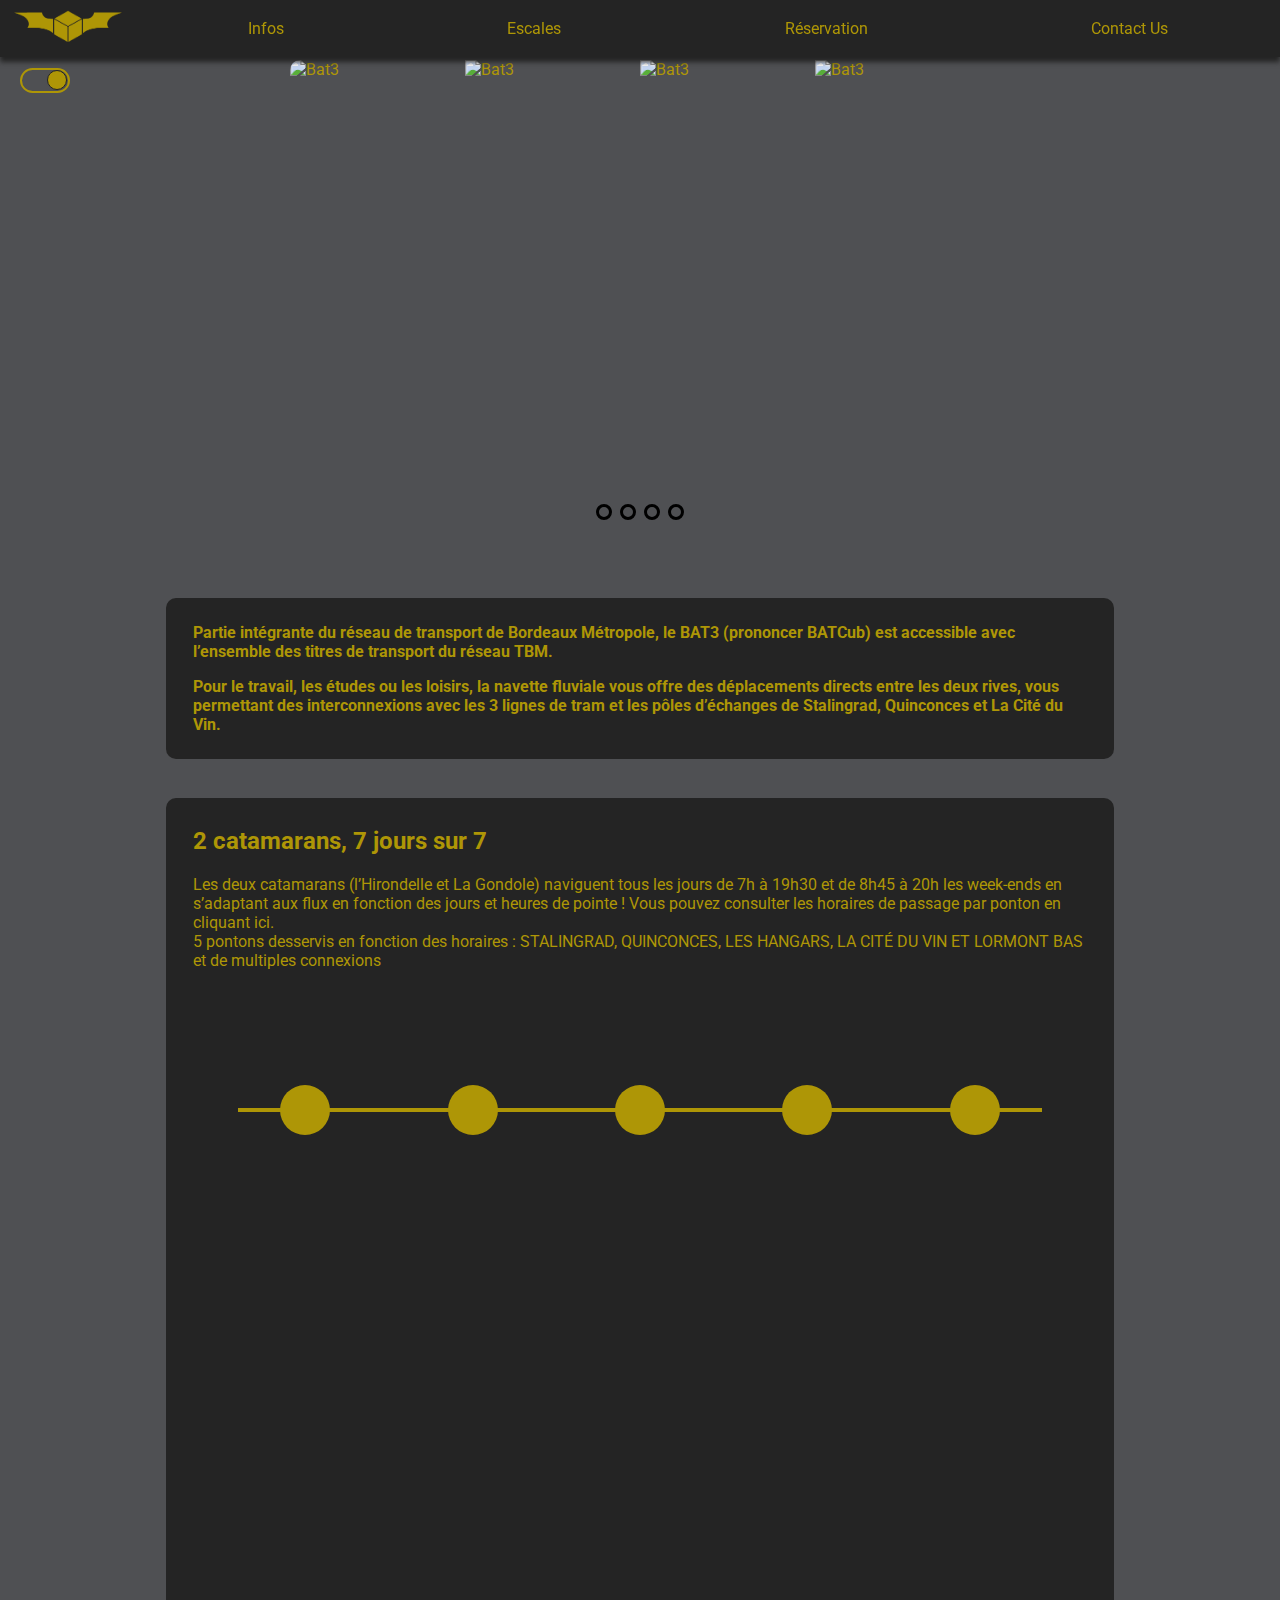
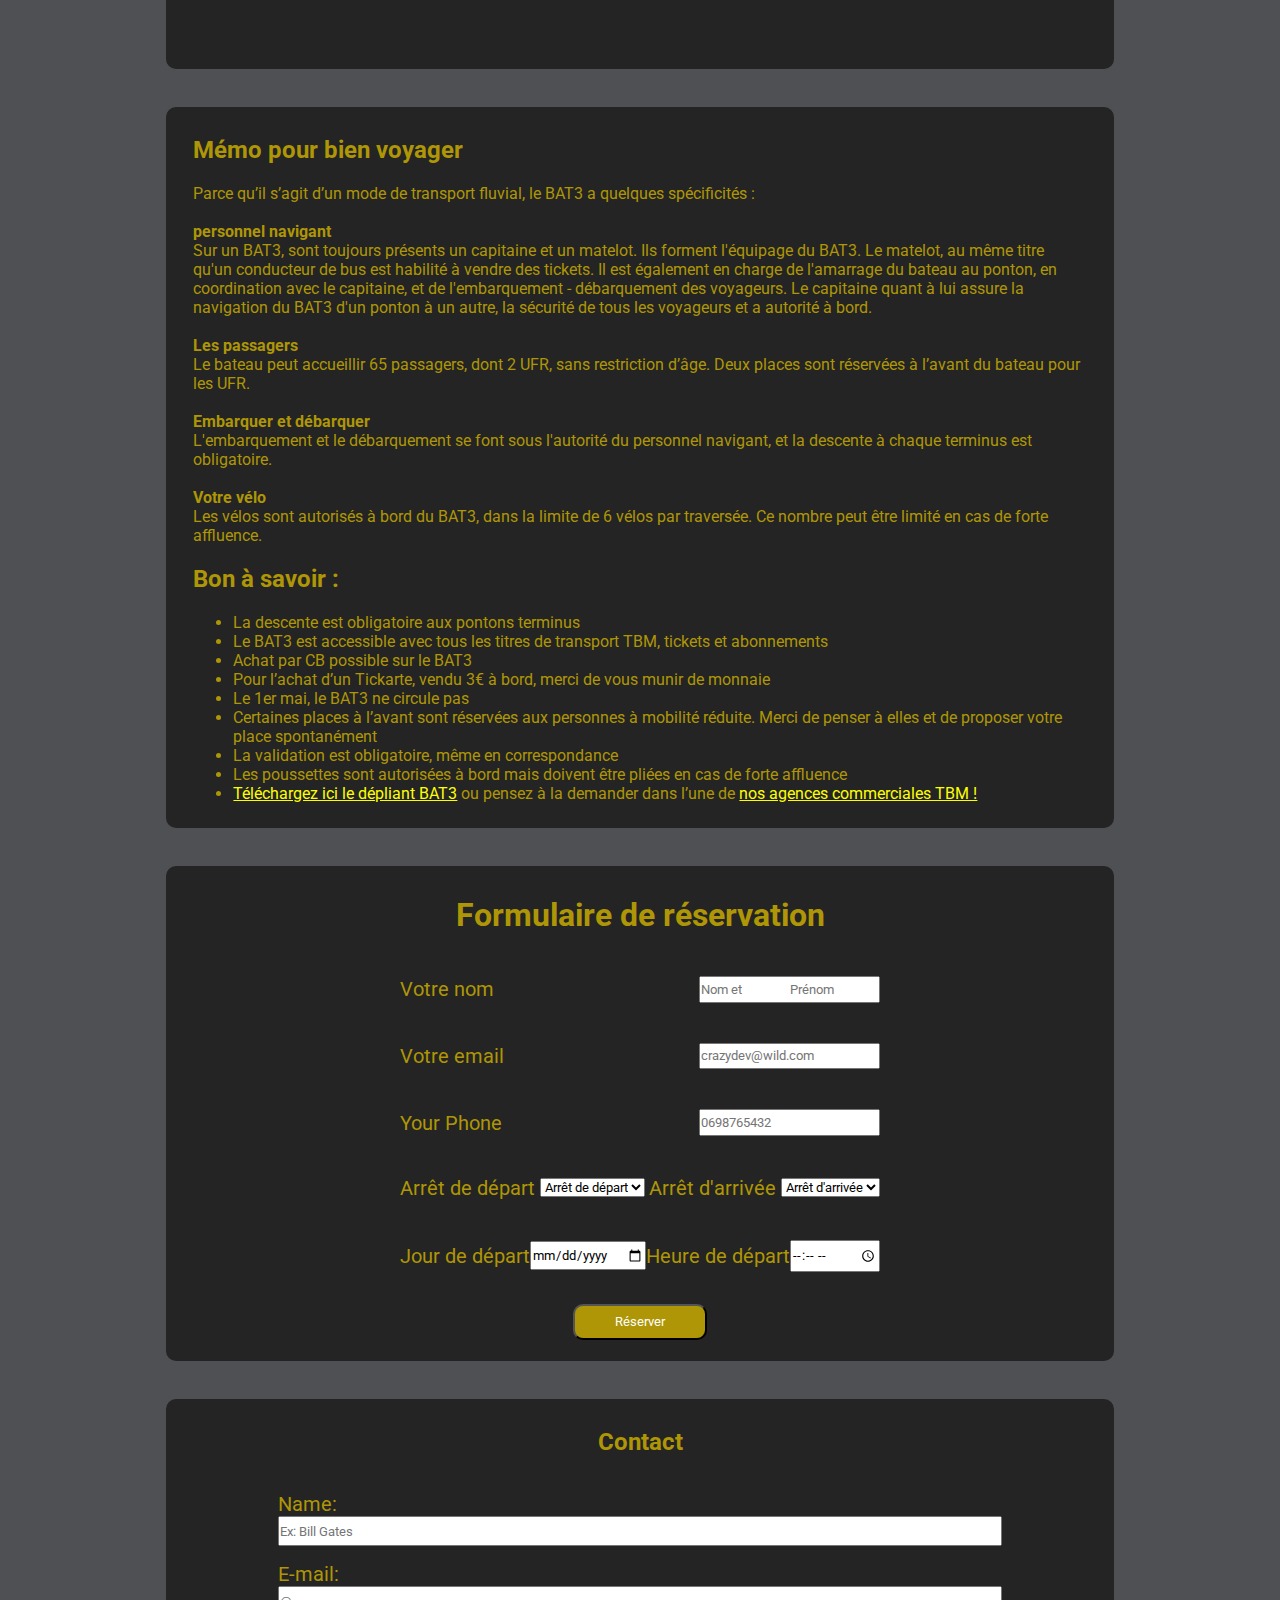
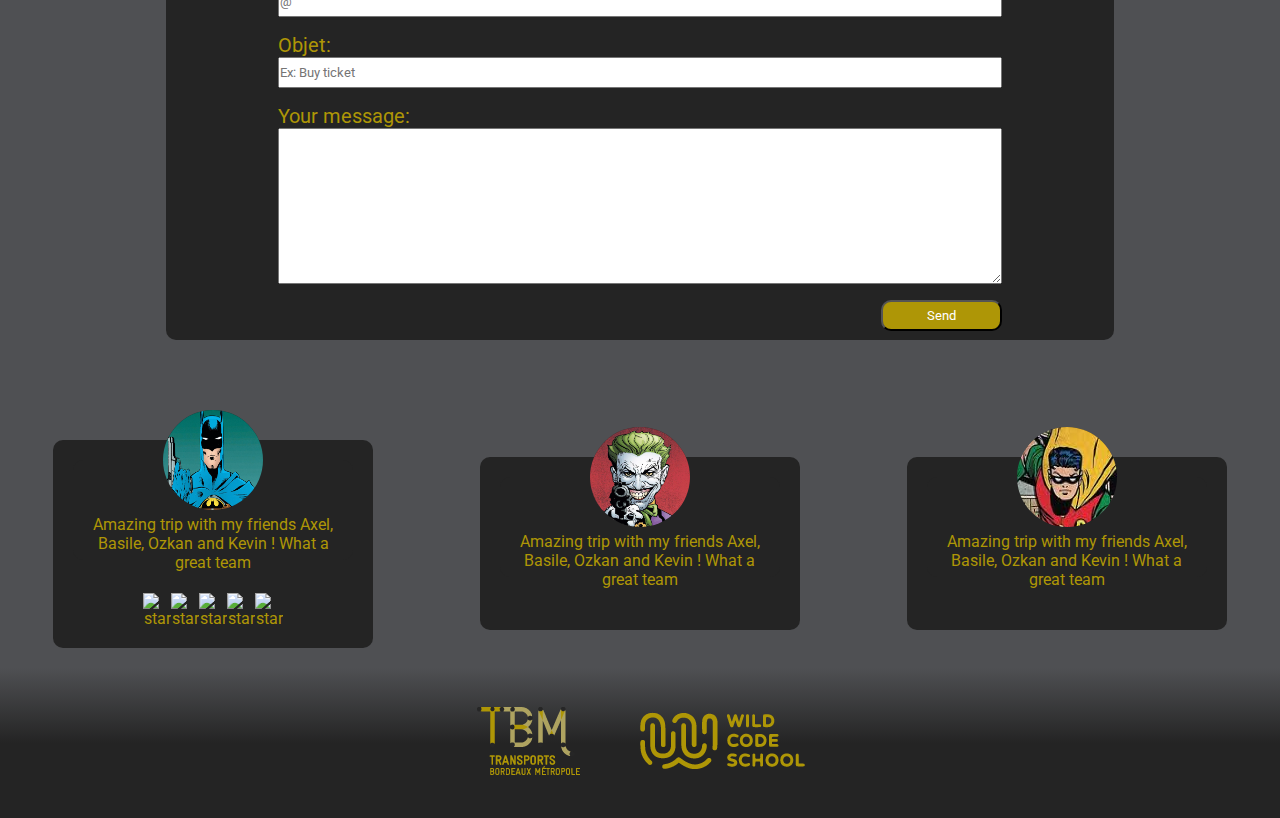
==== index.html @ 4a5f8aad "add tram and bus logos on esclaes, add new responsive carousel" ====
<!DOCTYPE html>
<html lang="en">

  <head>
    <meta charset="UTF-8" />
    <meta http-equiv="X-UA-Compatible" content="IE=edge" />
    <meta name="viewport" content="width=device-width, initial-scale=1.0" />
    <title>Batcube</title>
    <link rel="stylesheet" href="style.css" />
    <link rel="preconnect" href="https://fonts.googleapis.com">
    <link rel="preconnect" href="https://fonts.gstatic.com" crossorigin>
    <link
      href="https://fonts.googleapis.com/css2?family=Roboto:wght@300&display=swap"
      rel="stylesheet">

    <script src="https://kit.fontawesome.com/9603b09a10.js"
      crossorigin="anonymous"></script>
  </head>

  <body>
    <nav class="navbar" >
      <div class="batLogo" >
        <a href="#top"><img src="src/BatCubeLogoDark.png" alt="batLogo" id="batLogo" /></a>
      </div>
    
      <a href="#" class="burgerButton">
        <span class="bar"></span>
        <span class="bar"></span>
        <span class="bar"></span>
      </a>
      <div class="navbarLinks">
        <ul>
          <li><a href="#infos">Infos</a></li>
          <li><a href="#escales">Escales</a></li>
          <li><a href="#reservation">Réservation</a></li>
          <li><a href="#contact">Contact Us</a></li>
        </ul>

      </div>
    </nav>

    <!--début caroussel-->
    <div id="blockContainerCarousel">
      <div id="containerCarousel">

          <div class="pictureCarousel" id="pic1">
              <img
                  src="http://p9.storage.canalblog.com/92/25/423276/87387478_o.jpg"
                  alt="Bat3">
          </div>
          <div class="pictureCarousel" id="pic2">
              <img
                  src="https://p4.storage.canalblog.com/47/25/423276/85139338_o.jpg"
                  alt="Bat3">
          </div>
          <div class="pictureCarousel" id="pic3">
              <img
                  src="https://www.keolis.com/sites/default/files/thumbnails/image/ld-keolis-navette-maritime-bordeaux_0.jpg"
                  alt="Bat3">
          </div>
          <div class="pictureCarousel" id="pic4">
              <img
                  src="https://www.infotbm.com/sites/default/files/styles/heading/public/medias/images/2018-04/comment_ca_marche_0.jpg?itok=bnTUV9Fx"
                  alt="Bat3">
          </div>
      </div>
      <div class="selectZone">
          <a href="#pic1"><div class="selectPoint"></div></a>
          <a href="#pic2"><div class="selectPoint"></div></a>
          <a href="#pic3"><div class="selectPoint"></div></a>
          <a href="#pic4"><div class="selectPoint"></div></a>
      </div>
  </div>
    <!--fin caroussel-->

    <!-----------------SwitchMode------------------>

    <div id="switchContainer">
      <div id="switchSelector"></div>
    </div>

    <div class="centerContent">
      <!------------------------ Infos---------------------->
      <section id="infos">
        <div class="block">
        <p>
          <b>Partie intégrante du réseau de transport de Bordeaux Métropole, le
            BAT3
            (prononcer BATCub) est accessible avec l’ensemble des titres de
            transport du réseau TBM.</b>
        </p>
        <p>
          <b>Pour le travail, les études ou les loisirs, la navette fluviale
            vous
            offre des déplacements directs entre les deux rives, vous permettant
            des
            interconnexions avec les 3 lignes de tram et les pôles d’échanges de
            Stalingrad, Quinconces et La Cité du Vin.</b>
        </p>
      </div>
    </section>
  
      <!--------------------- Escales------------------------>
      <section id="escales">
      <div class="block">
        <h2>2 catamarans, 7 jours sur 7</h2>
        <p>
          Les deux catamarans (l’Hirondelle et La Gondole) naviguent tous les
          jours
          de 7h à 19h30 et de 8h45 à 20h les week-ends en s’adaptant aux flux en
          fonction des jours et heures de pointe ! Vous pouvez consulter les
          horaires de passage par ponton en cliquant ici.<br>
          5 pontons desservis en fonction des horaires : STALINGRAD, QUINCONCES,
          LES
          HANGARS, LA CITÉ DU VIN ET LORMONT BAS et de multiples connexions
        </p>
        <div id="divActiv">
          <div id="titleHoverContainer">
            <div class="escaleTitle" id="stalingradTitle">Escale à STALINGRAD<br>Ponton
              Yves Parlier</div>
            <div class="escaleTitle" id="quinconcesTitle">Escale aux QUINCONCES<br>Ponton
              Jean Jaurès</div>
            <div class="escaleTitle" id="hangarsTitle">Escale aux HANGARS<br>Ponton
              Les Hangars</div>
            <div class="escaleTitle" id="citeDuVinTitle">Escale à LA CITÉ DU VIN<br>Ponton
              La Cité du Vin</div>
            <div class="escaleTitle" id="lormontTitle">Escale à LORMONT BAS<br>Ponton
              Lormont Bas</div>
          </div>
          <div id="escaleMap">
            <div id="escaleLine">
              <div id="pointContainer">
                <div class="escalePoint" id="stalingradDiv"></div>
                <div class="escalePoint" id="quinconcesDiv"></div>
                <div class="escalePoint" id="hangarsDiv"></div>
                <div class="escalePoint" id="citeDuVinDiv"></div>
                <div class="escalePoint" id="lormontDiv"></div>
              </div>
            </div>
          </div>
        
          <div id="divEscaleText">
            <div class="escaleText" id="stalingradText">
              <div class="textOnly">
                <h3>Escale à STALINGRAD | Ponton Yves Parlier</h3>
                <p>
                  Autour du ponton :<br>
                  <br>
                  Parc aux Angéliques (+ 7 min à pied)<br>
                  Cinéma Mégarama (+ 3 min à pied)<br>
                  Jardin Botanique (+ 7 min à pied)<br>
                  Campus Bastide (+ 10 min à pied)<br>
                  <br>
                  Correspondances depuis le ponton :<br>
                  <br>
                  Tram<br>
                  <span class="tram" id="a"> A </span> station Stalingrad<br>
                  <br>
                  Bus<br>
                  <span class="bus" id="blueBus">10</span> arrêt Stalingrad<br>
                  <span class="bus" id="orangeBus">27</span> arrêt Stalingrad<br>
                  <span class="bus" id="orangeBus"> 28 </span> arrêt Stalingrad<br>
                  <span class="bus" id="greenBus"> 45 </span> arrêt Lavigne<br>
                  <span class="bus" id="greenBus"> 62 </span> arrêt Stalingrad<br>
                  <span class="bus" id="greenBus"> 80 </span> arrêt Stalingrad<br>
                  <span class="bus" id="greenBus"> 91 </span> arrêt Gare d’Orléans<br>
                  <span class="bus" id="greenBus"> 92 </span> arrêt Gare d’Orléans<br>
                  <br>
                  V3, vélos en libre-service<br>
                  Station Gare d’Orléans<br>
                  <br>
                  Autocars Transgironde<br>
                  Ligne 401 | arrêt Bordeaux Place Stalingrad<br>
                  Ligne 402 | arrêt Bordeaux Place Stalingrad<br>
                  Ligne 403 | arrêt Bordeaux Place Stalingrad<br>
                  Ligne 404 | arrêt Bordeaux Place Stalingrad<br>
                  Ligne 405 | arrêt Bordeaux Place Stalingrad<br>
                  Ligne 501 | arrêt Bordeaux Place Stalingrad<br>
                  <br>
                  Citiz, autopartage<br>
                  Station Stalingrad<br>
                  <br>
                  Bluecub, voitures en libre-service<br>
                  Station 2 Rue Honoré Picon<br>
                </p>
              </div>

              <iframe
                src="https://www.google.com/maps/embed?pb=!1m18!1m12!1m3!1d45241.87223177753!2d-0.5702760685209158!3d44.870090997263844!2m3!1f0!2f0!3f0!3m2!1i1024!2i768!4f13.1!3m3!1m2!1s0xd55262d32864a87%3A0x87a03d644168ce2!2sStalingrad%20(Parlier)!5e0!3m2!1sfr!2sfr!4v1633004547175!5m2!1sfr!2sfr"
                width="600" height="450" style="border:0;" allowfullscreen=""
                loading="lazy" class="googleMap"></iframe>
            </div>

            <div class="escaleText" id="quinconcesText">
              <div class="textOnly">
                <h3>Escale aux QUINCONCES | Ponton Jean Jaurès</h3>
                <p>
                  Autour du ponton :<br>
                  <br>
                  Musée des Douanes (+ 5 min à pied)<br>
                  Quartier Saint-Pierre (+ 5 min à pied)<br>
                  Rue Sainte-Catherine (+ 10 min à pied)<br>
                  CAPC Musée d’Art Contemporain (+ 10 min à pied)<br>
                  <br>
                  Correspondances depuis le ponton :<br>
                  <br>
                  Tram<br>
                  <span class="tram" id="b"> B </span> station Quinconces<br>
                  <span class="tram" id="c"> C </span> station Quinconces<br>
                  <br>
                  Bus<br>
                  <span class="bus" id="blueBus">2</span> arrêt Pôle d'echanges Quinconces<br>
                  <span class="bus" id="blueBus">3</span> arrêt Pôle d'echanges Quinconces<br>
                  <span class="bus" id="blueBus">6</span> arrêt Pôle d'echanges Quinconces<br>
                  <span class="bus" id="orangeBus">26</span> arrêt Pôle d'echanges Quinconces<br>
                  <span class="bus" id="orangeBus"> 29 </span> arrêt Pôle d'echanges Quinconces<br>
                  <span class="bus" id="greenBus"> 47 </span> arrêt Pôle d'echanges Quinconces<br>
                  <br>
                  V3, vélos en libre-service<br>
                  Station Gare d’Orléans<br>
                  <br>
                  Autocars Transgironde<br>
                  Ligne 302 | arrêt Bordeaux Quinconces<br>
                  Ligne 601 | arrêt Bordeaux Quinconces<br>
                  Ligne 703 | arrêt Bordeaux Quinconces<br>
                  <br>
                  Citiz, autopartage<br>
                  Station Bordeaux Jean-Jaurès<br>
                  <br>
                  Bluecub, voitures en libre-service<br>
                  Station Jean-Jaurès<br>

                </p>
              </div>

              <iframe
                src="https://www.google.com/maps/embed?pb=!1m18!1m12!1m3!1d1414.4547971034058!2d-0.5726560916521192!3d44.843774444774695!2m3!1f0!2f0!3f0!3m2!1i1024!2i768!4f13.1!3m3!1m2!1s0xd5527d16940036f%3A0xdd72044799449cfe!2sQuinconces%20Jean-Jaur%C3%A8s!5e0!3m2!1sfr!2sfr!4v1633004830399!5m2!1sfr!2sfr"
                allowfullscreen="" loading="lazy" class="googleMap"></iframe>
            </div>

            <div class="escaleText" id="hangarsText">
              <div class="textOnly">
                <h3>Escale aux HANGARS | Ponton Les Hangars</h3>
                <p>
                  Autour du ponton :<br>
                  <br>
                  Quai des marques<br>
                  Skate Parc (+ 4 min à pied)<br>
                  <br>
                  Correspondances depuis le ponton :<br>
                  <br>
                  Tram<br>
                  <span class="tram" id="b"> B </span> station Cours du Médoc<br>
                  <br>
                  Bus<br>
                  <span class="bus" id="greenBus"> 45 </span> arrêt Cours du Médoc<br>
                  <br>
                  V3, vélos en libre-service<br>
                  Station Cours du Médoc<br>

                </p>
              </div>

              <iframe
                src="https://www.google.com/maps/embed?pb=!1m18!1m12!1m3!1d1414.1704594342557!2d-0.5637574195861642!3d44.855354008257926!2m3!1f0!2f0!3f0!3m2!1i1024!2i768!4f13.1!3m3!1m2!1s0xd55288769522ca3%3A0x789c0212eb5450eb!2sLes%20Hangars%20(M%C3%A9doc)!5e0!3m2!1sfr!2sfr!4v1633006713377!5m2!1sfr!2sfr"
                allowfullscreen="" loading="lazy" class="googleMap"></iframe>
            </div>

            <div class="escaleText" id="citeDuVinText">
              <div class="textOnly">
                <h3>Escale à LA CITÉ DU VIN | Ponton La Cité du Vin</h3>
                <p>
                  Autour du ponton :<br>
                  <br>
                  La Cité du Vin<br>
                  Cap Sciences (+ 8 min à pied)<br>
                  <br>
                  Correspondances depuis le ponton :<br>
                  <br>
                  Tram<br>
                  <span class="tram" id="b"> B </span> station La Cité du Vin<br>
                  <br>
                  Bus<br>
                  <span class="bus" id="blueBus">7</span> arrêt La Cité du Vin<br>
                  <span class="bus" id="orangeBus">32</span> arrêt La Cité du Vin<br>
                  <span class="bus" id="greenBus">45</span> arrêt La Cité du Vin<br>
                  <br>
                  V3, vélos en libre-service<br>
                  Station Bassins à Flots<br>

                </p>
              </div>

              <iframe
                src="https://www.google.com/maps/embed?pb=!1m18!1m12!1m3!1d1541.9941050855662!2d-0.5511203362352409!3d44.86169220441659!2m3!1f0!2f0!3f0!3m2!1i1024!2i768!4f13.1!3m3!1m2!1s0xd552896cfa046c9%3A0x3925c5986b84fee2!2sLa%20Cit%C3%A9%20Du%20Vin!5e0!3m2!1sfr!2sfr!4v1633007056879!5m2!1sfr!2sfr"
                allowfullscreen="" loading="lazy" class="googleMap"></iframe>
            </div>

            <div class="escaleText" id="lormontText">
              <div class="textOnly">
                <h3>Escale à LORMONT BAS | Ponton Lormont Bas</h3>
                <p>

                  Autour du ponton :<br>
                  <br>
                  Parc de l’Ermitage (+ 6 min à pied)<br>
                  <br>
                  Correspondances depuis le ponton :<br>
                  <br>
                  Bus<br>
                  <span class="bus" id="blueBus">7</span> arrêt Lormont Bas<br>
                  <span class="bus" id="greenBus">40</span> arrêt Lormont Bas<br>
                  <span class="bus" id="greenBus">91</span> arrêt Lormont Bas<br>
                  <span class="bus" id="greenBus">92</span> arrêt Lormont Bas<br>

                </p>
              </div>

              <iframe
                src="https://www.google.com/maps/embed?pb=!1m18!1m12!1m3!1d2827.2219497620745!2d-0.5368396840512454!3d44.87813197909841!2m3!1f0!2f0!3f0!3m2!1i1024!2i768!4f13.1!3m3!1m2!1s0xd5528d00e27dcfb%3A0xcd77b8993080fa8b!2sLormont%20Bas!5e0!3m2!1sfr!2sfr!4v1633008467904!5m2!1sfr!2sfr"
                allowfullscreen="" loading="lazy" class="googleMap"></iframe>
            </div>
          </div>
        </div>
      </div>
      <div class="block">
        <h2>Mémo pour bien voyager</h2>
        <p>
          Parce qu’il s’agit d’un mode de transport fluvial, le BAT3 a quelques
          spécificités :<br>
          <br>
          <b>personnel navigant</b><br>
          Sur un BAT3, sont toujours présents un capitaine et un matelot. Ils
          forment l'équipage du BAT3. Le matelot, au même titre qu'un conducteur
          de bus est habilité à vendre des tickets. Il est également en charge
          de
          l'amarrage du bateau au ponton, en coordination avec le capitaine,
          et de l'embarquement - débarquement des voyageurs. Le capitaine quant
          à
          lui assure la navigation du BAT3 d'un ponton à un autre, la sécurité
          de tous les voyageurs et a autorité à bord.<br>
          <br>
          <b>Les passagers</b><br>
          Le bateau peut accueillir 65 passagers, dont 2 UFR, sans restriction
          d’âge. Deux places sont réservées à l’avant du bateau pour les UFR.<br>
          <br>
          <b>Embarquer et débarquer</b><br>
          L'embarquement et le débarquement se font sous l'autorité du personnel
          navigant, et la descente à chaque terminus est obligatoire.<br>
          <br>
          <b>Votre vélo</b><br>
          Les vélos sont autorisés à bord du BAT3, dans la limite de 6 vélos par
          traversée. Ce nombre peut être limité en cas de forte affluence.<br>
        </p>
        <h2>Bon à savoir :</h2>
        <p>
          <ul>
            <li>La descente est obligatoire aux pontons terminus</li>
            <li>Le BAT3 est accessible avec tous les titres de transport TBM,
              tickets et abonnements</li>
            <li>Achat par CB possible sur le BAT3</li>
            <li>Pour l’achat d’un Tickarte, vendu 3€ à bord, merci de vous munir
              de
              monnaie</li>
            <li>Le 1er mai, le BAT3 ne circule pas</li>
            <li>Certaines places à l’avant sont réservées aux personnes à
              mobilité
              réduite. Merci de penser à elles et de proposer votre place
              spontanément</li>
            <li>La validation est obligatoire, même en correspondance</li>
            <li>Les poussettes sont autorisées à bord mais doivent être pliées
              en
              cas de forte affluence</li>
            <li><a
                href="https://www.infotbm.com/sites/default/files/medias/fichiers/2019-08/depliant_navette_fluviale_WEB.pdf">Téléchargez
                ici le dépliant BAT3</a> ou pensez à la demander dans l’une de
              <a
                href="https://www.infotbm.com/fr/agences-commerciales-tbm.html">nos
                agences commerciales TBM !</a></li>
          </ul>
        </p>

      </div>

    </section>
      <!-------------------- FORMULAIRE DE RESERVATION---------------------------->
      <section id="reservation">
      <div class="block">
        <h1 class="formTitle">Formulaire de réservation</h1>
        <div class="form" id="formReservation">
          <form action="" method="get">

            <div class="personInfo">
              <label for="name">Votre nom</label>
              <input type="text" id="name" name="name" placeholder="Nom et
                Prénom"
                required />
            </div>
            <div class="personInfo">
              <label for="email">Votre email</label>
              <input type="email" placeholder="crazydev@wild.com" required />
            </div>
            <div class="personInfo">
              <label for="phone">Your Phone</label>
              <input type="tel" placeholder="0698765432" required />
            </div>
            <div class="timeChoice">
              <label>Arrêt de départ</label>
              <select>
                <option value="">Arrêt de départ</option>
                <option>Arret A</option>
                <option>Arret B</option>
                <option>Arret C</option>
                <option>Arret D</option>
                <option>Arret E</option>
              </select>
              <label>Arrêt d'arrivée</label>
              <select>
                <option value="">Arrêt d'arrivée</option>
                <option>Arret A</option>
                <option>Arret B</option>
                <option>Arret C</option>
                <option>Arret D</option>
                <option>Arret E</option>
              </select>
            </div>
            <div class="horaire">
              <label for="departureDay">Jour de départ</label>
              <input type="date" required />
              <label for="departureTime">Heure de départ</label>
              <input type="time" step="900" required />
            </div>
          </div>
        </form>
        <div class="reservationButton">
          <button type="submit" id="reservButton">Réserver</button>
        </div>
      </div>
    </section>
      <!-----------------------------CONTACT------------------------------------->
      <section id="contact">
      <div class="block">
        

          <h2 class="titleContact">Contact</h2>

          <div class="contact">

            <form action="" class="form">

              <div class="form">
                <label for="name">Name: </label>
                <input type="text" name="name" id="name" size="160"
                  maxlength="40"
                  placeholder="Ex: Bill Gates">
              </div>

              <div class="form">
                <label for="email">E-mail: </label>
                <input type="email" name="email" id="email" size="160"
                  maxlength="70" placeholder="@">
              </div>

              <div class="form">
                <label for="objet">Objet: </label>
                <input type="text" name="objet" id="objet" size="160"
                  maxlength="50"
                  placeholder="Ex: Buy ticket">
              </div>

              <div class="form">
                <label for="message">Your message: </label>
                <textarea name="message" id="message" rows="10" cols="180"
                  maxlength="300"
                  placeholder="Ex: Where can I buy a ticket ?">
                </textarea>
              </div>

              <div class="form buttonContact">
                <input type="submit" value="Send" class="buttonContactStyle">
              </div>

            </div>
          </form>
        </div>
      </div>

      <div id="containerAvis">
        <div id="avis">
          <div id="divImg">
            <img id="imgAvis" src="src/batmanimg.png" alt="" />
          </div>
            <p id="textAvis">
              Amazing trip with my friends Axel, Basile, Ozkan and Kevin ! What a great team
            </p>
            <div class="starContainer">
              <div class="starDiv"><img src="src/starFull.png" alt="star" class="star"></div>
              <div class="starDiv"><img src="src/starFull.png" alt="star" class="star"></div>
              <div class="starDiv"><img src="src/starFull.png" alt="star" class="star"></div>
              <div class="starDiv"><img src="src/starFull.png" alt="star" class="star"></div>
              <div class="starDiv"><img src="src/starFull.png" alt="star" class="star"></div>
            </div>
        </div>
        <div id="avis">
          <div id="divImg">
            <img id="imgAvis" src="src/JokerImg.png" alt="" />
          </div>
            <p id="textAvis">
              Amazing trip with my friends Axel, Basile, Ozkan and Kevin ! What a great team
            </p>
        </div>
        <div id="avis">
          <div id="divImg">
            <img id="imgAvis" src="src/RobinImg.png" alt="" />
          </div>
            <p id="textAvis">
              Amazing trip with my friends Axel, Basile, Ozkan and Kevin ! What a great team
            </p>
        </div>
      </div>

      <footer>
        <a href="https://www.infotbm.com/fr" target="_blank"><img src="src/TBMLogoDark.png" alt="Logo TBM" class="tbmLogo"></a>
        <a href="https://www.wildcodeschool.com/fr-FR" target="_blank"><img src="src/WildLogoDark.png" alt="Logo de la Wild" class="wildLogo"></a>
      </footer>

      <script src='script.js'></script>

    </body>

  </html>
---- style.css ----
:root {
	--body-color: #4f5053;
	--text-color: #ae9606;
	--link-color: #fdff00;
	--block-color: #242424;
	--shadow-color: #242424;
}

* {
	box-sizing: border-box;
	font-family: "Roboto", sans-serif;
}

body {
	padding: 0;
	margin: 0;
	background-color: var(--body-color);
}

/* decalage vertical navbar quand click sur un lien pour compenser hauteur navbar */
section:target {
	padding-top: 70px;
}


/* smooth scroll*/
html {
	scroll-behavior: smooth;
}

h2,
h3,
p,
li,
div {
	color: var(--text-color);
}

a {
	color: var(--link-color);
}

.block {
	background-color: var(--block-color);
	padding: 1vh 3vh;
	margin: 3vw;
	border-radius: 10px;
	transition-duration: 1000ms;
}

.block:hover {
	transform: translate(-0.5vh, -0.5vh);
	box-shadow: 5px 5px 5px var(--shadow-color);
	transition-duration: 500ms;
}

/*----------SwitchMode---------------*/
#switchContainer{
	position: fixed; /* Set the navbar to fixed position */
	top: 68px;
	left : 20px;
	z-index: 999;
	width: 50px;
	height: 25px;
	border: solid var(--text-color) 2px;
	border-radius: 50px;
	display : flex;
	flex-direction: row-reverse;
}
#switchSelector{
	width: 20px;
	height: 20px;
	border-radius: 10px;
	background-color: var(--text-color);
	border : solid var(--block-color) 1px;
	margin : 0 1px 0 1px;
	
}

/* Début navbar */
.navbar {
	display: flex;
	justify-content: center;
	background-color: var(--block-color);
	color: var(--text-color-dark);
	position: fixed; /* Set the navbar to fixed position */
	top: 0; /* Position the navbar at the top of the page */
	width: 100%;
	z-index: 30;
	box-shadow: 0px 5px 5px var(--shadow-color);
}

.batLogo {
	display: block;
	justify-content: center;
	align-items: center;
	width: 150px;
	padding: 0.5rem;
	transition: transform 0.7s ease-in-out;
}

.batLogo:hover {
	transform: rotate(360deg);
}

.navbar img {
	max-width: 100%;
}

.navbarLinks {
	display: flex;
	justify-content: center;
	width: 100%;
}
.navbarLinks ul {
	padding: 0;
	margin: 0;
	display: flex;
	align-items: center;
	justify-content: space-around;
	width: 100%;
}

.navbarLinks li {
	list-style: none;
}

.navbarLinks li a {
	text-decoration: none;
	padding: 1rem;
	color: var(--text-color);
}

.navbarLinks li:hover {
	list-style: none;
}

.burgerButton {
	position: absolute;
	top: 1rem;
	right: 1rem;
	display: none;
	flex-direction: column;
	justify-content: space-between;
	width: 30px;
	height: 20px;
}

.burgerButton .bar {
	height: 3px;
	width: 100%;
	background-color: var(--text-color);
	border-radius: 10px;
}

.centerContent {
	width: 80vw;
	margin: auto;
}

/* Partie responsive Navbar */

@media screen and (max-width: 600px) {
	/* decalage vertical navbar quand click sur un lien pour compenser hauteur menu deroulant */
	:target {
		padding-top: 200px;
	}

	.burgerButton {
		display: flex;
	}

	.batLogo {
		display: block;
		justify-content: center;
		align-items: center;
		width: 150px;
	}

	.navbarLinks {
		width: 100%;
		position: absolute;
		opacity: 0;
		background-color: var(--block-color);
		transition: all 0.7s ease-in-out;
	}

	.navbarLinks.active {
		transition: all 0.7s ease-in-out;
		opacity: 1;
	}

	.navbar {
		display: block;
		flex-direction: column;
		align-items: flex-start;
		z-index: 30;
	}

	.navbarLinks ul {
		width: 100%;
		flex-direction: column;
	}

	.navbarLinks li {
		padding: 5px;
		text-align: center;
	}

	.navbarLinks li a {
		padding: 1rem 1rem;
	}

	.centerContent { /*-------??????????????????????????????*/
		width: 98vw;
		margin: auto;
	}
}

/* Fin navbar */

/*--------Carousel Start---------*/
#blockContainerCarousel {
	width: 75vw;
	height: 58vw;
	max-width: 700px;
	max-height: 500px;
	border-radius: 10px;
	display: flex;
	flex-direction: column;
	justify-content: center;
	align-items: center;
	margin:  60px auto 0 auto;
}

#containerCarousel {
	z-index: 10;
	display: flex;
	width: 75vw;
	height: 50vw;
	max-width: 700px;
	max-height: 500px;
	border-radius: 10px;
	overflow: scroll;
	overflow-x: hidden;
	overflow-y: hidden;
	scroll-behavior: smooth;
}

.pictureCarousel {
	width: 100%;
}

.pictureCarousel img {
	height: 100%;
	margin: none;
}

.selectZone {
	position: relative;
	bottom: 4vh;
	z-index: 20;
	display: flex;
	justify-content: center;
}

.selectPoint {
	width: 16px;
	height: 16px;
	border: solid black 3px;
	border-radius: 50%;
	transition: 500ms;
	margin: 4px;
}

.selectPoint:hover {
	background-color: black;
	transition: 500ms;
}

/*--------Carousel End---------*/


/*-------------------PARTIE ESCALES--------------------*/

#divActiv {
	display: flex;
	flex-direction: row-reverse;
	width: 100%;
	/*border : solid white 2px;*/
}

/* PARTIE LIGNE DE METRO */

#escaleMap {
	/*container*/
	display: flex;
	justify-content: center;
	align-items: center;
	width: 20%;
	height: 500px;
	/*border : solid red 1px;*/
}

#escaleLine {
	display: flex;
	flex-direction: column;
	justify-content: space-around;
	align-items: center;
	z-index: 1;
	width: 0;
	height: 400px;
	border: solid var(--text-color) 2px;
}

#pointContainer {
	display: flex;
	flex-direction: column;
	justify-content: space-between;
	align-items: center;
	z-index: 2;
	height: 360px;
}

.escalePoint {
	width: 50px;
	height: 50px;
	border-radius: 50%;
	background-color: var(--text-color);
}
.escalePoint:hover {
	animation-name: pointAnimation;
	animation-duration: 0.8s;
	animation-iteration-count: infinite;
}
@keyframes pointAnimation {
	0% {
		scale: 100%;
	}
	50% {
		scale: 115%;
	}
	100% {
		scale: 100%;
	}
}
#titleHoverContainer {
	/*container*/
	display: none;
	width: 10%;
	height: 500px;
	/*border: solid green 1px;*/
	text-align: center;
}
.escaleTitle {
	position: relative;
	width: 20%;
	height: 20%;
	font-size: 0.9em;
}

/* PARTIE TEXTE */

#divEscaleText {
	/*container*/
	width: 80%;
	height: auto;
	/*border : solid blue 1px;*/
}

.escaleTitle {
	display: none;
}

.escaleText {
	display: none;
	flex-direction: column;
	justify-content: space-between;
}

.googleMap {
	display: block;
	width: 300px;
	height: 450px;
}

@media screen and (min-width: 700px) {
	#divActiv {
		display: block;
	}

	/* PARTIE LIGNE DE METRO */

	#escaleMap {
		/*container*/
		display: flex;
		width: 100%;
		height: 100px;
	}

	#escaleLine {
		width: 90%;
		height: 0;
		margin: auto;
	}

	#pointContainer {
		flex-direction: row;
		justify-content: space-between;
		align-items: center;
		z-index: 2;
		width: 90%;
		height: 0;
	}

	.escalePoint {
		margin: 0;
	}

	#titleHoverContainer {
		/*container*/
		display: flex;
		align-items: center;
		width: 100%;
		height: 50px;
		margin: 20px 0;
	}

	.escaleTitle {
		width: 20%;
	}

	#stalingradTitle {
		left: 2.5%;
	}

	#quinconcesTitle {
		left: 21%;
	}

	#hangarsTitle {
		left: 40.5%;
	}

	#citeDuVinTitle {
		left: 59%;
	}

	#lormontTitle {
		left: 78.5%;
	}

	/* PARTIE TEXTE */

	#divEscaleText {
		/*container*/
		width: 100%;
		min-height: 500px;
		display: flex;
		justify-content: space-around;
	}
	.textOnly {
		width: 500px;
	}
	.googleMap {
		width: 50vw;
		margin-bottom: 5vh;
	}
}

@media screen and (min-width: 1200px) {
	.escaleText {
		flex-direction: row;
	}
	.googleMap {
		width: 30vw;
	}
}

/*---------------FORMULAIRE---------------------*/

.formTitle,
.titleContact {
	text-align: center;
	color: var(--text-color);
}

#formReservation {
	display: flex;
	align-items: center;
	flex-direction: column;
}

.horaire,
.personInfo,
.timeChoice {
	display: flex;
	flex-direction: row;
	align-items: center;
	justify-content: space-between;
	padding: 20px;
}

.reservationButton {
	display: flex;
	width: 100%;
	height: 60px;
	justify-content: center;
	align-items: center;
}

#reservButton {
	width: 15%;
	height: 60%;
	background-color: var(--text-color);
	color: white;
	border-radius: 10px;
}

.form {
	display: flex;
	flex-direction: column;
	width: 90%;
	margin: auto;
	margin-top: 2%;
	font-size: 20px;
}

.form input {
	padding: 0.8% 0% 0.8% 0%;
}

.form input:hover {
	background-color: #fdff00;
}

textarea:hover {
	background-color: #fdff00;
}

/*-------------------CONTACT------------------*/

.buttonContact {
	margin-left: 80%;
	width: 15%;
}

.buttonContactStyle {
	background-color: var(--text-color);
	color: white;
	border-radius: 10px;
}

.buttonContact input {
	padding-top: 5%;
	padding-bottom: 5%;
}

.buttonContactStyle:hover {
	background-color: #fdff00;
}

label {
	color: var(--text-color-dark);
}

footer {
	height: 150px;
	display: flex;
	margin-top: 20px;
	background-image: linear-gradient(to top, var(--block-color), var(--block-color), var(--body-color));
	justify-content: center;
	align-items: center;
}

.tbmLogo,
.wildLogo {
	margin: 25px;
}

.tbmLogo:hover,
.wildLogo:hover {
	animation-name: twist-anim;
	animation-duration: 1s;
	animation-iteration-count: 1;
}

@keyframes twist-anim {
	25% {
		transform: rotate(14deg);
	}
	50% {
		transform: rotate(-14deg);
	}
	75% {
		transform: rotate(14deg);
	}
}

/* feature avis */
#containerAvis {
    background-color: var(--body-color);
    display: flex;
    width: 100%;
    justify-content: space-around;
    align-items: center;
	margin-top: 100px;
}

#avis {
    background-color: var(--block-color);
    display: block;
    width: 25%;
    color: var(--text-color);
    border-radius: 10px;
	padding: 20px;
	text-align: center;
}
#divImg {
    display: flex;
    background-color: var(--block-color);
    justify-content: center;
    border-radius: 10px;
}
#imgAvis {
    width: 100px;
    height: 100px;
    border-radius: 50%;
    display: flex;
    background-color: var(--block-color);
    position: relative;
    top: -50px;
}
#textAvis {
    position: relative;
    margin-top: -50px;
    padding: 5px;
}

@media screen and (max-width: 1200px) {

    #containerAvis {
        flex-direction: column;
		margin-top: 0;
    }

    #avis{
        margin-top: 80px;
        width: 50%;
    }

}
.starContainer{
	display: flex;
	justify-content: space-around;
	width : 140px;
	height: 25px;
	margin: 10px auto;
}

.starDiv{
	height: 25px;
}

.star{
	height: 100%;
}

.tram{
	display: inline-block;
	width: 20px;
	height: 20px;
	border-radius: 10px;
	text-align: center;
	color: white;
	border : solid var(--block-color) 1px;
}
.bus{
	display: inline-block;
	width: 25px;
	height: 20px;
	text-align: center;
	color: white;
	border : solid var(--block-color) 1px;
}
#a{
	background-color: #831f82;
}

#b{
	background-color: #e50140;
}

#c{
	background-color: #d34f98;
}

#blueBus{
	background-color: #0188cc;
}

#orangeBus{
	background-color: #f07d00;
}

#greenBus{
	background-color: #7d9a2e;
}
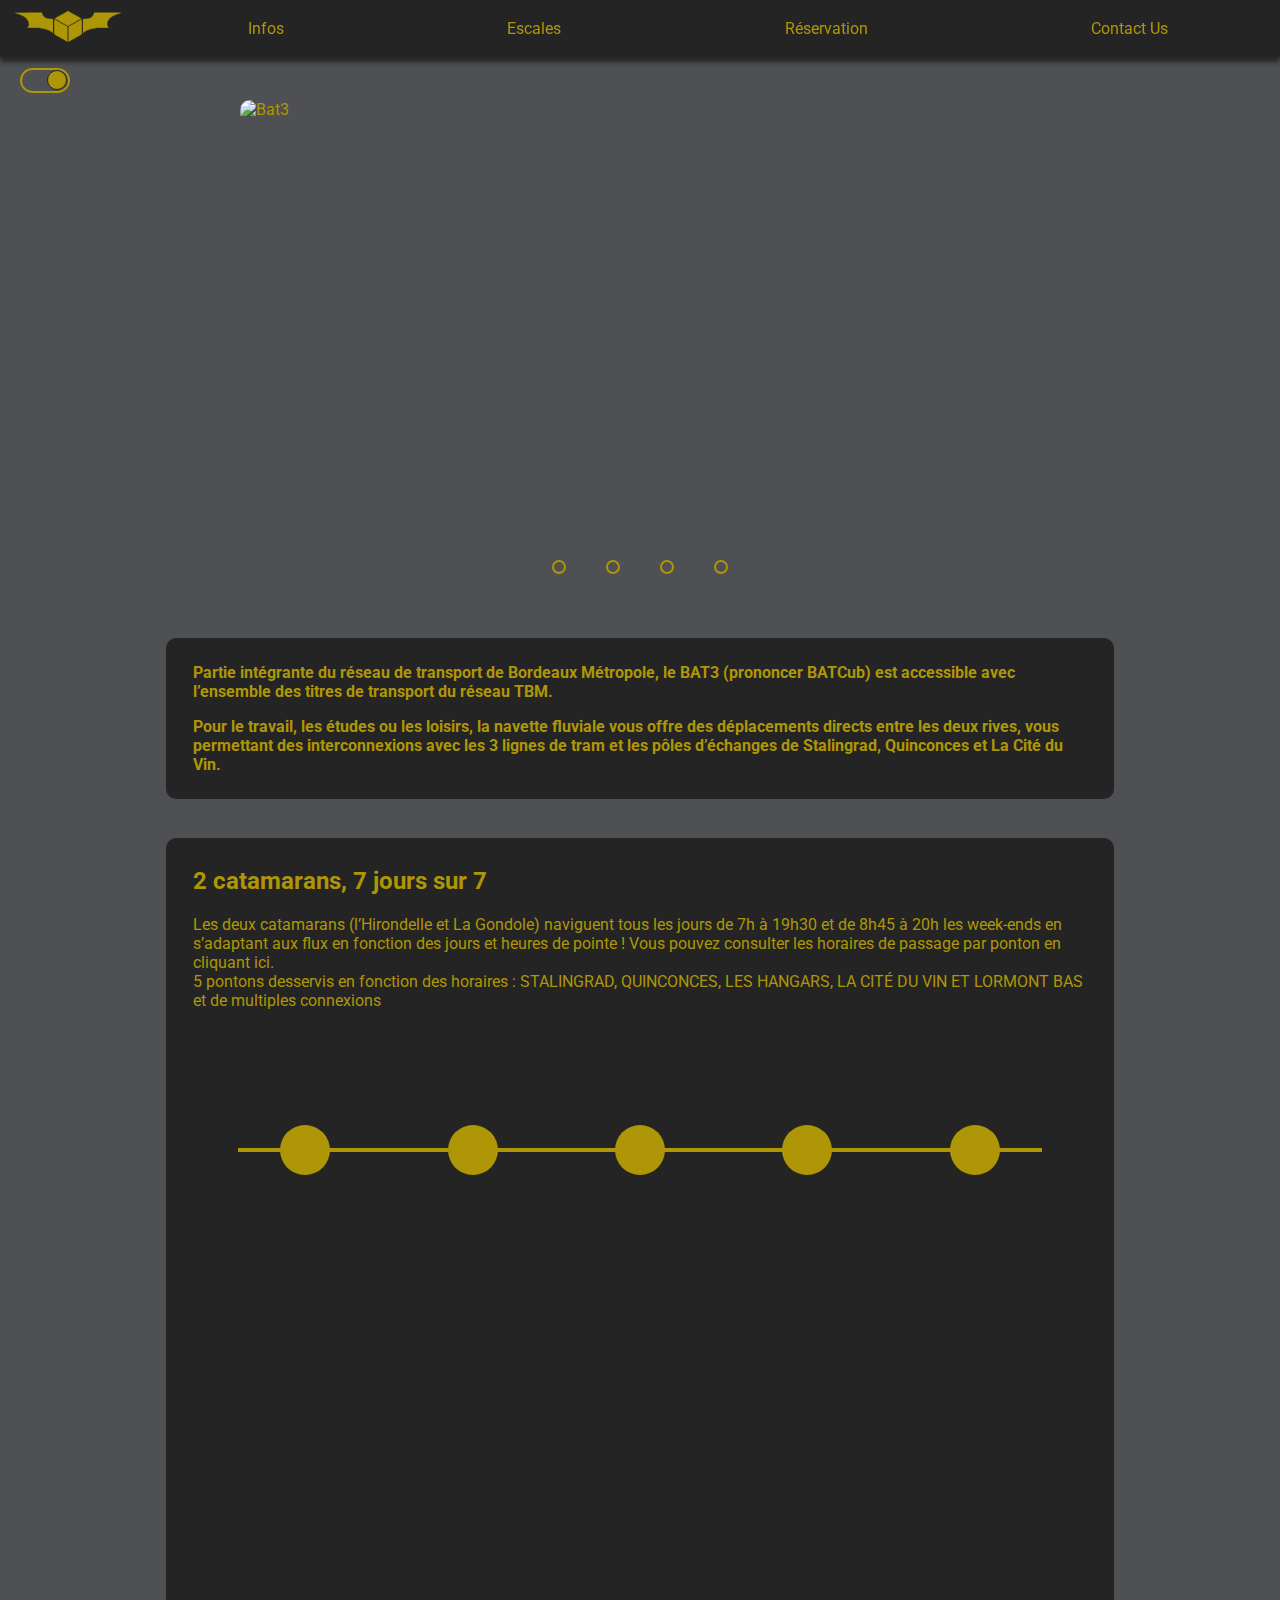
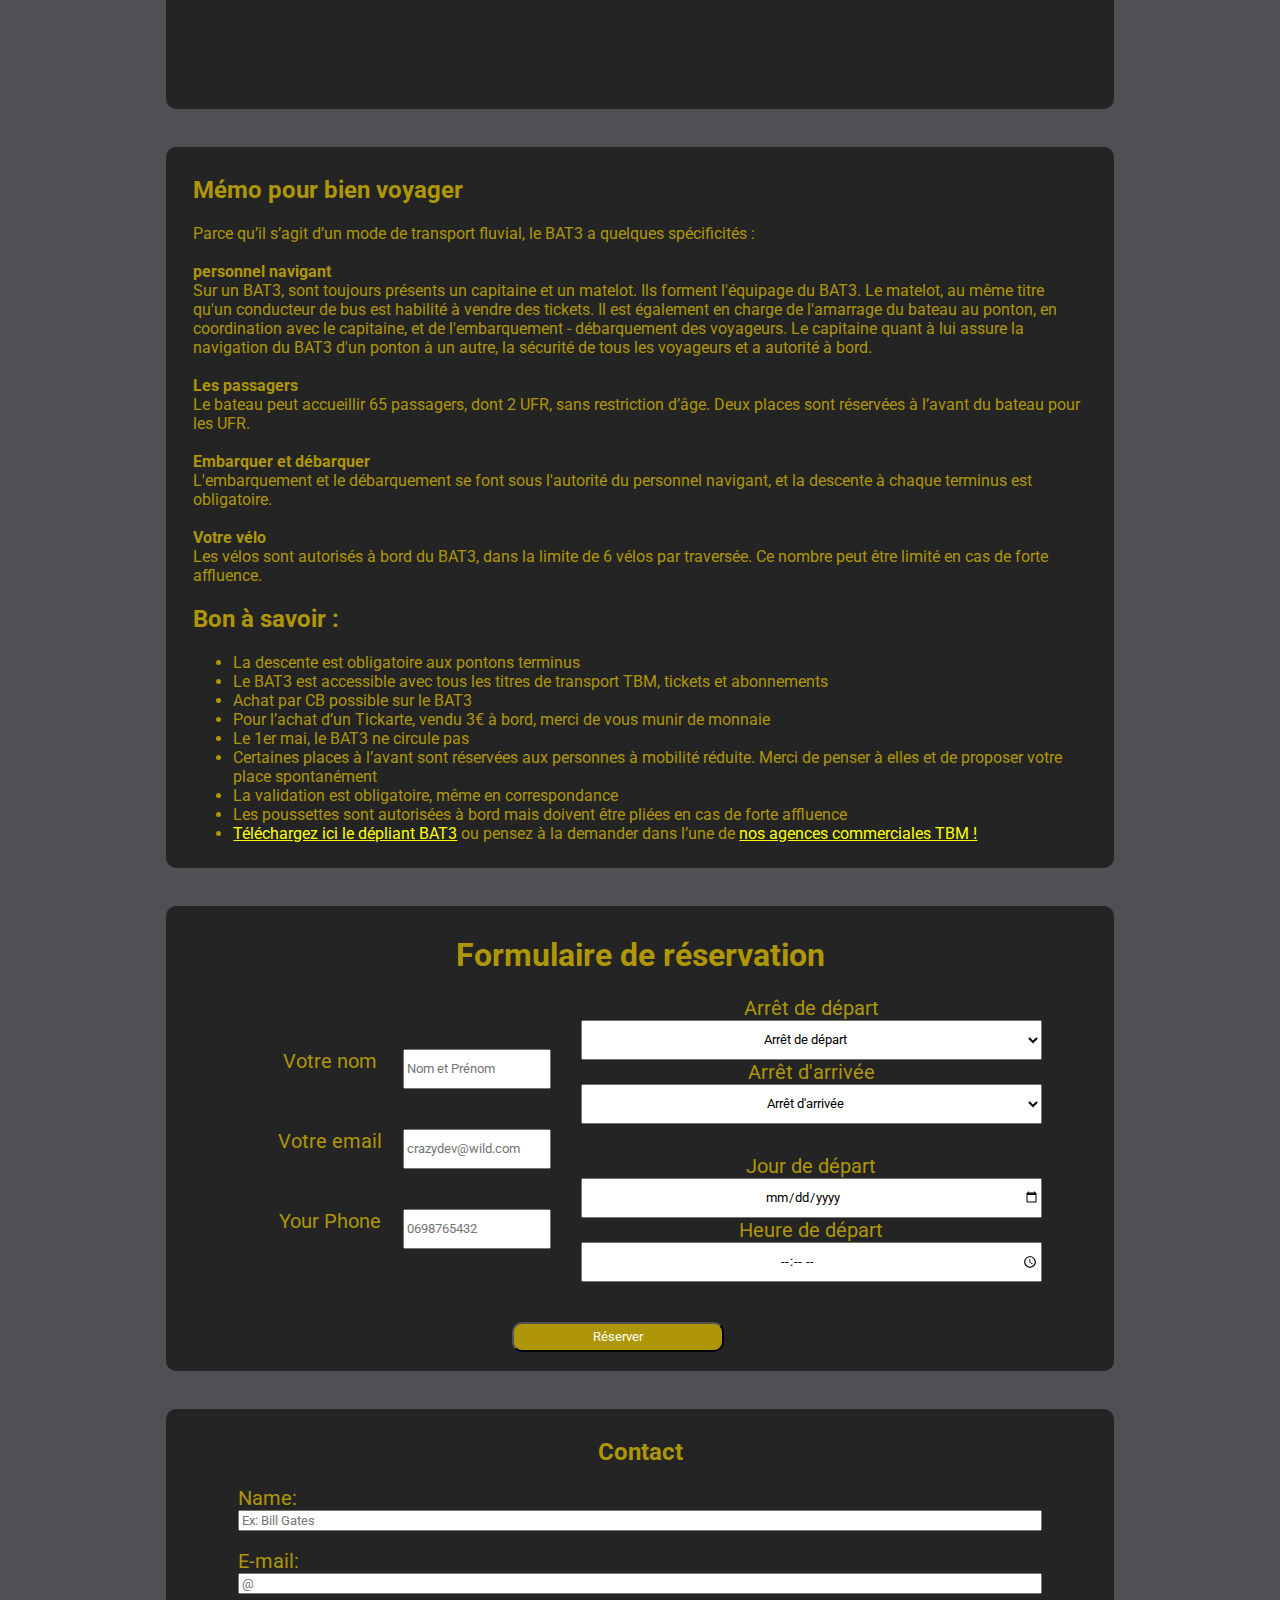
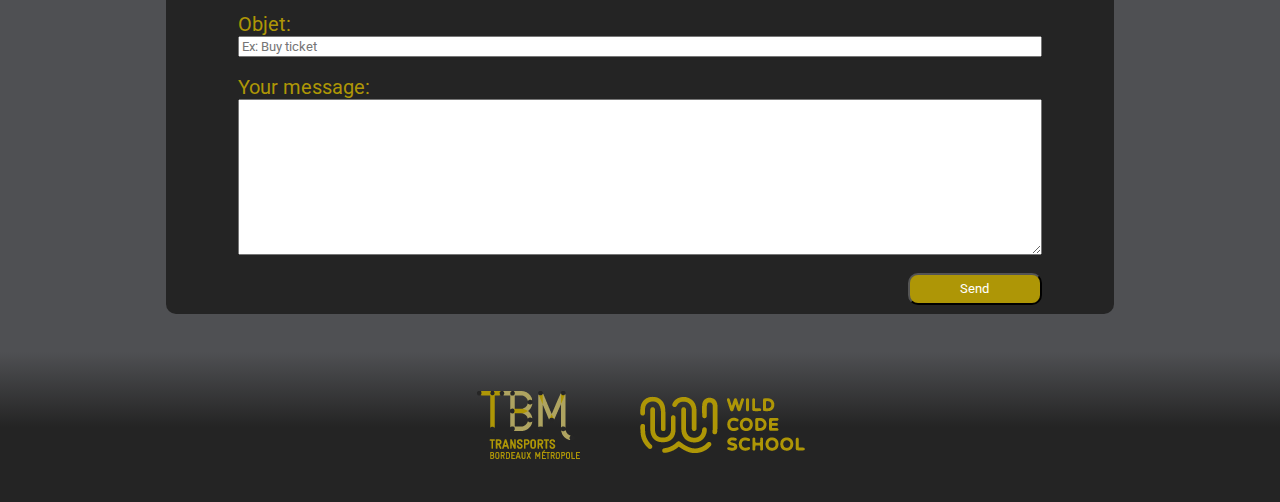
==== commit e242425c: "ajout responsiveForm" ====
--- a/index.html
+++ b/index.html
@@ -1,88 +1,85 @@
 <!DOCTYPE html>
 <html lang="en">
 
-  <head>
-    <meta charset="UTF-8" />
-    <meta http-equiv="X-UA-Compatible" content="IE=edge" />
-    <meta name="viewport" content="width=device-width, initial-scale=1.0" />
-    <title>Batcube</title>
-    <link rel="stylesheet" href="style.css" />
-    <link rel="preconnect" href="https://fonts.googleapis.com">
-    <link rel="preconnect" href="https://fonts.gstatic.com" crossorigin>
-    <link
-      href="https://fonts.googleapis.com/css2?family=Roboto:wght@300&display=swap"
-      rel="stylesheet">
-
-    <script src="https://kit.fontawesome.com/9603b09a10.js"
-      crossorigin="anonymous"></script>
-  </head>
-
-  <body>
-    <nav class="navbar" >
-      <div class="batLogo" >
-        <a href="#top"><img src="src/BatCubeLogoDark.png" alt="batLogo" id="batLogo" /></a>
-      </div>
-    
-      <a href="#" class="burgerButton">
-        <span class="bar"></span>
-        <span class="bar"></span>
-        <span class="bar"></span>
-      </a>
-      <div class="navbarLinks">
-        <ul>
-          <li><a href="#infos">Infos</a></li>
-          <li><a href="#escales">Escales</a></li>
-          <li><a href="#reservation">Réservation</a></li>
-          <li><a href="#contact">Contact Us</a></li>
-        </ul>
-
-      </div>
-    </nav>
-
-    <!--début caroussel-->
-    <div id="blockContainerCarousel">
-      <div id="containerCarousel">
-
-          <div class="pictureCarousel" id="pic1">
-              <img
-                  src="http://p9.storage.canalblog.com/92/25/423276/87387478_o.jpg"
-                  alt="Bat3">
-          </div>
-          <div class="pictureCarousel" id="pic2">
-              <img
-                  src="https://p4.storage.canalblog.com/47/25/423276/85139338_o.jpg"
-                  alt="Bat3">
-          </div>
-          <div class="pictureCarousel" id="pic3">
-              <img
-                  src="https://www.keolis.com/sites/default/files/thumbnails/image/ld-keolis-navette-maritime-bordeaux_0.jpg"
-                  alt="Bat3">
-          </div>
-          <div class="pictureCarousel" id="pic4">
-              <img
-                  src="https://www.infotbm.com/sites/default/files/styles/heading/public/medias/images/2018-04/comment_ca_marche_0.jpg?itok=bnTUV9Fx"
-                  alt="Bat3">
-          </div>
-      </div>
-      <div class="selectZone">
-          <a href="#pic1"><div class="selectPoint"></div></a>
-          <a href="#pic2"><div class="selectPoint"></div></a>
-          <a href="#pic3"><div class="selectPoint"></div></a>
-          <a href="#pic4"><div class="selectPoint"></div></a>
-      </div>
+<head>
+  <meta charset="UTF-8" />
+  <meta http-equiv="X-UA-Compatible" content="IE=edge" />
+  <meta name="viewport" content="width=device-width, initial-scale=1.0" />
+  <title>Batcube</title>
+  <link rel="stylesheet" href="style.css" />
+  <link rel="preconnect" href="https://fonts.googleapis.com">
+  <link rel="preconnect" href="https://fonts.gstatic.com" crossorigin>
+  <link href="https://fonts.googleapis.com/css2?family=Roboto:wght@300&display=swap" rel="stylesheet">
+
+  <script src="https://kit.fontawesome.com/9603b09a10.js" crossorigin="anonymous"></script>
+</head>
+
+<body>
+  <nav class="navbar">
+    <div class="batLogo">
+      <a href="#top"><img src="src/BatCubeLogoDark.png" alt="batLogo" id="batLogo" /></a>
+    </div>
+
+    <a href="#" class="burgerButton">
+      <span class="bar"></span>
+      <span class="bar"></span>
+      <span class="bar"></span>
+    </a>
+    <div class="navbarLinks">
+      <ul>
+        <li><a href="#infos">Infos</a></li>
+        <li><a href="#escales">Escales</a></li>
+        <li><a href="#reservation">Réservation</a></li>
+        <li><a href="#contact">Contact Us</a></li>
+      </ul>
+
+    </div>
+  </nav>
+
+  <!--début caroussel-->
+  <div class="slider">
+    <div class="slides">
+      <input type="radio" name="radio-btn" id="radio1">
+      <input type="radio" name="radio-btn" id="radio2">
+      <input type="radio" name="radio-btn" id="radio3">
+      <input type="radio" name="radio-btn" id="radio4">
+
+      <div class="slide first">
+        <img src="http://p9.storage.canalblog.com/92/25/423276/87387478_o.jpg" alt="Bat3">
+      </div>
+      <div class="slide">
+        <img src="https://p4.storage.canalblog.com/47/25/423276/85139338_o.jpg" alt="Bat3">
+      </div>
+      <div class="slide">
+        <img src="https://www.keolis.com/sites/default/files/thumbnails/image/ld-keolis-navette-maritime-bordeaux_0.jpg"
+          alt="Bat3">
+      </div>
+      <div class="slide">
+        <img
+          src="https://www.infotbm.com/sites/default/files/styles/heading/public/medias/images/2018-04/comment_ca_marche_0.jpg?itok=bnTUV9Fx"
+          alt="Bat3">
+      </div>
+    </div>
+
+    <div class="navigation-manual">
+      <label for="radio1" class="manual-btn"></label>
+      <label for="radio2" class="manual-btn"></label>
+      <label for="radio3" class="manual-btn"></label>
+      <label for="radio4" class="manual-btn"></label>
+    </div>
   </div>
-    <!--fin caroussel-->
-
-    <!-----------------SwitchMode------------------>
-
-    <div id="switchContainer">
-      <div id="switchSelector"></div>
-    </div>
-
-    <div class="centerContent">
-      <!------------------------ Infos---------------------->
-      <section id="infos">
-        <div class="block">
+  <!--fin caroussel-->
+
+  <!-----------------SwitchMode------------------>
+
+  <div id="switchContainer">
+    <div id="switchSelector"></div>
+  </div>
+
+  <div class="centerContent">
+    <!------------------------ Infos---------------------->
+    <section id="infos">
+      <div class="block">
         <p>
           <b>Partie intégrante du réseau de transport de Bordeaux Métropole, le
             BAT3
@@ -99,9 +96,9 @@
         </p>
       </div>
     </section>
-  
-      <!--------------------- Escales------------------------>
-      <section id="escales">
+
+    <!--------------------- Escales------------------------>
+    <section id="escales">
       <div class="block">
         <h2>2 catamarans, 7 jours sur 7</h2>
         <p>
@@ -138,7 +135,7 @@
               </div>
             </div>
           </div>
-        
+
           <div id="divEscaleText">
             <div class="escaleText" id="stalingradText">
               <div class="textOnly">
@@ -154,17 +151,17 @@
                   Correspondances depuis le ponton :<br>
                   <br>
                   Tram<br>
-                  <span class="tram" id="a"> A </span> station Stalingrad<br>
+                  A.jpg station Stalingrad<br>
                   <br>
                   Bus<br>
-                  <span class="bus" id="blueBus">10</span> arrêt Stalingrad<br>
-                  <span class="bus" id="orangeBus">27</span> arrêt Stalingrad<br>
-                  <span class="bus" id="orangeBus"> 28 </span> arrêt Stalingrad<br>
-                  <span class="bus" id="greenBus"> 45 </span> arrêt Lavigne<br>
-                  <span class="bus" id="greenBus"> 62 </span> arrêt Stalingrad<br>
-                  <span class="bus" id="greenBus"> 80 </span> arrêt Stalingrad<br>
-                  <span class="bus" id="greenBus"> 91 </span> arrêt Gare d’Orléans<br>
-                  <span class="bus" id="greenBus"> 92 </span> arrêt Gare d’Orléans<br>
+                  10 arrêt Stalingrad<br>
+                  27 arrêt Stalingrad<br>
+                  28 arrêt Stalingrad<br>
+                  45 arrêt Lavigne<br>
+                  62 arrêt Stalingrad<br>
+                  80 arrêt Stalingrad<br>
+                  91 arrêt Gare d’Orléans<br>
+                  92 arrêt Gare d’Orléans<br>
                   <br>
                   V3, vélos en libre-service<br>
                   Station Gare d’Orléans<br>
@@ -187,8 +184,7 @@
 
               <iframe
                 src="https://www.google.com/maps/embed?pb=!1m18!1m12!1m3!1d45241.87223177753!2d-0.5702760685209158!3d44.870090997263844!2m3!1f0!2f0!3f0!3m2!1i1024!2i768!4f13.1!3m3!1m2!1s0xd55262d32864a87%3A0x87a03d644168ce2!2sStalingrad%20(Parlier)!5e0!3m2!1sfr!2sfr!4v1633004547175!5m2!1sfr!2sfr"
-                width="600" height="450" style="border:0;" allowfullscreen=""
-                loading="lazy" class="googleMap"></iframe>
+                width="600" height="450" style="border:0;" allowfullscreen="" loading="lazy" class="googleMap"></iframe>
             </div>
 
             <div class="escaleText" id="quinconcesText">
@@ -205,16 +201,16 @@
                   Correspondances depuis le ponton :<br>
                   <br>
                   Tram<br>
-                  <span class="tram" id="b"> B </span> station Quinconces<br>
-                  <span class="tram" id="c"> C </span> station Quinconces<br>
+                  B station Quinconces<br>
+                  C station Quinconces<br>
                   <br>
                   Bus<br>
-                  <span class="bus" id="blueBus">2</span> arrêt Pôle d'echanges Quinconces<br>
-                  <span class="bus" id="blueBus">3</span> arrêt Pôle d'echanges Quinconces<br>
-                  <span class="bus" id="blueBus">6</span> arrêt Pôle d'echanges Quinconces<br>
-                  <span class="bus" id="orangeBus">26</span> arrêt Pôle d'echanges Quinconces<br>
-                  <span class="bus" id="orangeBus"> 29 </span> arrêt Pôle d'echanges Quinconces<br>
-                  <span class="bus" id="greenBus"> 47 </span> arrêt Pôle d'echanges Quinconces<br>
+                  2 arrêt Pôle d'echanges Quinconces<br>
+                  3 arrêt Pôle d'echanges Quinconces<br>
+                  6 arrêt Pôle d'echanges Quinconces<br>
+                  26 arrêt Pôle d'echanges Quinconces<br>
+                  29 arrêt Pôle d'echanges Quinconces<br>
+                  47 arrêt Pôle d'echanges Quinconces<br>
                   <br>
                   V3, vélos en libre-service<br>
                   Station Gare d’Orléans<br>
@@ -250,10 +246,10 @@
                   Correspondances depuis le ponton :<br>
                   <br>
                   Tram<br>
-                  <span class="tram" id="b"> B </span> station Cours du Médoc<br>
+                  B station Cours du Médoc<br>
                   <br>
                   Bus<br>
-                  <span class="bus" id="greenBus"> 45 </span> arrêt Cours du Médoc<br>
+                  45 arrêt Cours du Médoc<br>
                   <br>
                   V3, vélos en libre-service<br>
                   Station Cours du Médoc<br>
@@ -278,12 +274,12 @@
                   Correspondances depuis le ponton :<br>
                   <br>
                   Tram<br>
-                  <span class="tram" id="b"> B </span> station La Cité du Vin<br>
+                  B station La Cité du Vin<br>
                   <br>
                   Bus<br>
-                  <span class="bus" id="blueBus">7</span> arrêt La Cité du Vin<br>
-                  <span class="bus" id="orangeBus">32</span> arrêt La Cité du Vin<br>
-                  <span class="bus" id="greenBus">45</span> arrêt La Cité du Vin<br>
+                  7 arrêt La Cité du Vin<br>
+                  32 arrêt La Cité du Vin<br>
+                  45 arrêt La Cité du Vin<br>
                   <br>
                   V3, vélos en libre-service<br>
                   Station Bassins à Flots<br>
@@ -308,10 +304,10 @@
                   Correspondances depuis le ponton :<br>
                   <br>
                   Bus<br>
-                  <span class="bus" id="blueBus">7</span> arrêt Lormont Bas<br>
-                  <span class="bus" id="greenBus">40</span> arrêt Lormont Bas<br>
-                  <span class="bus" id="greenBus">91</span> arrêt Lormont Bas<br>
-                  <span class="bus" id="greenBus">92</span> arrêt Lormont Bas<br>
+                  7 arrêt Lormont Bas<br>
+                  40 arrêt Lormont Bas<br>
+                  91 arrêt Lormont Bas<br>
+                  92 arrêt Lormont Bas<br>
 
                 </p>
               </div>
@@ -354,47 +350,47 @@
         </p>
         <h2>Bon à savoir :</h2>
         <p>
-          <ul>
-            <li>La descente est obligatoire aux pontons terminus</li>
-            <li>Le BAT3 est accessible avec tous les titres de transport TBM,
-              tickets et abonnements</li>
-            <li>Achat par CB possible sur le BAT3</li>
-            <li>Pour l’achat d’un Tickarte, vendu 3€ à bord, merci de vous munir
-              de
-              monnaie</li>
-            <li>Le 1er mai, le BAT3 ne circule pas</li>
-            <li>Certaines places à l’avant sont réservées aux personnes à
-              mobilité
-              réduite. Merci de penser à elles et de proposer votre place
-              spontanément</li>
-            <li>La validation est obligatoire, même en correspondance</li>
-            <li>Les poussettes sont autorisées à bord mais doivent être pliées
-              en
-              cas de forte affluence</li>
-            <li><a
-                href="https://www.infotbm.com/sites/default/files/medias/fichiers/2019-08/depliant_navette_fluviale_WEB.pdf">Téléchargez
-                ici le dépliant BAT3</a> ou pensez à la demander dans l’une de
-              <a
-                href="https://www.infotbm.com/fr/agences-commerciales-tbm.html">nos
-                agences commerciales TBM !</a></li>
-          </ul>
+        <ul>
+          <li>La descente est obligatoire aux pontons terminus</li>
+          <li>Le BAT3 est accessible avec tous les titres de transport TBM,
+            tickets et abonnements</li>
+          <li>Achat par CB possible sur le BAT3</li>
+          <li>Pour l’achat d’un Tickarte, vendu 3€ à bord, merci de vous munir
+            de
+            monnaie</li>
+          <li>Le 1er mai, le BAT3 ne circule pas</li>
+          <li>Certaines places à l’avant sont réservées aux personnes à
+            mobilité
+            réduite. Merci de penser à elles et de proposer votre place
+            spontanément</li>
+          <li>La validation est obligatoire, même en correspondance</li>
+          <li>Les poussettes sont autorisées à bord mais doivent être pliées
+            en
+            cas de forte affluence</li>
+          <li><a
+              href="https://www.infotbm.com/sites/default/files/medias/fichiers/2019-08/depliant_navette_fluviale_WEB.pdf">Téléchargez
+              ici le dépliant BAT3</a> ou pensez à la demander dans l’une de
+            <a href="https://www.infotbm.com/fr/agences-commerciales-tbm.html">nos
+              agences commerciales TBM !</a>
+          </li>
+        </ul>
         </p>
 
       </div>
 
     </section>
-      <!-------------------- FORMULAIRE DE RESERVATION---------------------------->
-      <section id="reservation">
-      <div class="block">
+    <!-------------------- FORMULAIRE DE RESERVATION---------------------------->
+    <section id="reservation">
+      <div class="block blockResponsive">
         <h1 class="formTitle">Formulaire de réservation</h1>
-        <div class="form" id="formReservation">
+
+        <div class="form">
+
           <form action="" method="get">
 
             <div class="personInfo">
               <label for="name">Votre nom</label>
-              <input type="text" id="name" name="name" placeholder="Nom et
-                Prénom"
-                required />
+              <input type="text" id="name" name="name" placeholder="Nom et Prénom" required />
             </div>
             <div class="personInfo">
               <label for="email">Votre email</label>
@@ -404,7 +400,13 @@
               <label for="phone">Your Phone</label>
               <input type="tel" placeholder="0698765432" required />
             </div>
+          </form>
+
+
+          <div class="formRow">
+
             <div class="timeChoice">
+
               <label>Arrêt de départ</label>
               <select>
                 <option value="">Arrêt de départ</option>
@@ -414,6 +416,7 @@
                 <option>Arret D</option>
                 <option>Arret E</option>
               </select>
+
               <label>Arrêt d'arrivée</label>
               <select>
                 <option value="">Arrêt d'arrivée</option>
@@ -423,109 +426,77 @@
                 <option>Arret D</option>
                 <option>Arret E</option>
               </select>
-            </div>
-            <div class="horaire">
+
+            </div>
+
+            <div class="jourDepart">
+
               <label for="departureDay">Jour de départ</label>
               <input type="date" required />
               <label for="departureTime">Heure de départ</label>
               <input type="time" step="900" required />
             </div>
+
           </div>
-        </form>
+
+        </div>
+
         <div class="reservationButton">
           <button type="submit" id="reservButton">Réserver</button>
         </div>
       </div>
     </section>
-      <!-----------------------------CONTACT------------------------------------->
-      <section id="contact">
+    <!-----------------------------CONTACT------------------------------------->
+    <section id="contact">
       <div class="block">
-        
-
-          <h2 class="titleContact">Contact</h2>
-
-          <div class="contact">
-
-            <form action="" class="form">
-
-              <div class="form">
-                <label for="name">Name: </label>
-                <input type="text" name="name" id="name" size="160"
-                  maxlength="40"
-                  placeholder="Ex: Bill Gates">
-              </div>
-
-              <div class="form">
-                <label for="email">E-mail: </label>
-                <input type="email" name="email" id="email" size="160"
-                  maxlength="70" placeholder="@">
-              </div>
-
-              <div class="form">
-                <label for="objet">Objet: </label>
-                <input type="text" name="objet" id="objet" size="160"
-                  maxlength="50"
-                  placeholder="Ex: Buy ticket">
-              </div>
-
-              <div class="form">
-                <label for="message">Your message: </label>
-                <textarea name="message" id="message" rows="10" cols="180"
-                  maxlength="300"
-                  placeholder="Ex: Where can I buy a ticket ?">
+
+
+        <h2 class="titleContact">Contact</h2>
+
+        <div class="contact">
+
+          <form action="">
+
+            <div class="form2">
+              <label for="name">Name: </label>
+              <input type="text" name="name" id="name" size="160" maxlength="40" placeholder="Ex: Bill Gates">
+            </div>
+
+            <div class="form2">
+              <label for="email">E-mail: </label>
+              <input type="email" name="email" id="email" size="160" maxlength="70" placeholder="@">
+            </div>
+
+            <div class="form2">
+              <label for="objet">Objet: </label>
+              <input type="text" name="objet" id="objet" size="160" maxlength="50" placeholder="Ex: Buy ticket">
+            </div>
+
+            <div class="form2">
+              <label for="message">Your message: </label>
+              <textarea name="message" id="message" rows="10" cols="180" maxlength="300"
+                placeholder="Ex: Where can I buy a ticket ?">
                 </textarea>
-              </div>
-
-              <div class="form buttonContact">
-                <input type="submit" value="Send" class="buttonContactStyle">
-              </div>
-
-            </div>
-          </form>
+            </div>
+
+            <div class="form2 buttonContact">
+              <input type="submit" value="Send" class="buttonContactStyle">
+            </div>
+
         </div>
-      </div>
-
-      <div id="containerAvis">
-        <div id="avis">
-          <div id="divImg">
-            <img id="imgAvis" src="src/batmanimg.png" alt="" />
-          </div>
-            <p id="textAvis">
-              Amazing trip with my friends Axel, Basile, Ozkan and Kevin ! What a great team
-            </p>
-            <div class="starContainer">
-              <div class="starDiv"><img src="src/starFull.png" alt="star" class="star"></div>
-              <div class="starDiv"><img src="src/starFull.png" alt="star" class="star"></div>
-              <div class="starDiv"><img src="src/starFull.png" alt="star" class="star"></div>
-              <div class="starDiv"><img src="src/starFull.png" alt="star" class="star"></div>
-              <div class="starDiv"><img src="src/starFull.png" alt="star" class="star"></div>
-            </div>
-        </div>
-        <div id="avis">
-          <div id="divImg">
-            <img id="imgAvis" src="src/JokerImg.png" alt="" />
-          </div>
-            <p id="textAvis">
-              Amazing trip with my friends Axel, Basile, Ozkan and Kevin ! What a great team
-            </p>
-        </div>
-        <div id="avis">
-          <div id="divImg">
-            <img id="imgAvis" src="src/RobinImg.png" alt="" />
-          </div>
-            <p id="textAvis">
-              Amazing trip with my friends Axel, Basile, Ozkan and Kevin ! What a great team
-            </p>
-        </div>
-      </div>
-
-      <footer>
-        <a href="https://www.infotbm.com/fr" target="_blank"><img src="src/TBMLogoDark.png" alt="Logo TBM" class="tbmLogo"></a>
-        <a href="https://www.wildcodeschool.com/fr-FR" target="_blank"><img src="src/WildLogoDark.png" alt="Logo de la Wild" class="wildLogo"></a>
-      </footer>
-
-      <script src='script.js'></script>
-
-    </body>
-
-  </html>+        </form>
+      </div>
+  </div>
+
+  <footer>
+    <a href="https://www.infotbm.com/fr" target="_blank"><img src="src/TBMLogoDark.png" alt="Logo TBM"
+        class="tbmLogo"></a>
+    <a href="https://www.wildcodeschool.com/fr-FR" target="_blank"><img src="src/WildLogoDark.png" alt="Logo de la Wild"
+        class="wildLogo"></a>
+  </footer>
+
+  <script src='script.js'></script>
+
+</body>
+
+</html>--- a/style.css
+++ b/style.css
@@ -18,7 +18,7 @@
 }
 
 /* decalage vertical navbar quand click sur un lien pour compenser hauteur navbar */
-section:target {
+:target {
 	padding-top: 70px;
 }
 
@@ -86,7 +86,7 @@
 	position: fixed; /* Set the navbar to fixed position */
 	top: 0; /* Position the navbar at the top of the page */
 	width: 100%;
-	z-index: 30;
+	z-index: 10;
 	box-shadow: 0px 5px 5px var(--shadow-color);
 }
 
@@ -103,7 +103,7 @@
 	transform: rotate(360deg);
 }
 
-.navbar img {
+img {
 	max-width: 100%;
 }
 
@@ -194,7 +194,7 @@
 		display: block;
 		flex-direction: column;
 		align-items: flex-start;
-		z-index: 30;
+		z-index: 10;
 	}
 
 	.navbarLinks ul {
@@ -218,68 +218,107 @@
 }
 
 /* Fin navbar */
-
-/*--------Carousel Start---------*/
-#blockContainerCarousel {
-	width: 75vw;
-	height: 58vw;
-	max-width: 700px;
-	max-height: 500px;
+/* Début caroussel */
+
+#slider {
+	width: 100%;
+}
+
+.slider {
+	width: 800px;
+	height: 500px;
 	border-radius: 10px;
-	display: flex;
-	flex-direction: column;
+	overflow: hidden;
+	margin: auto;
+	margin-top: 100px;
+}
+
+.slides {
+	width: 500%;
+	height: 500px;
+	display: flex;
+}
+
+.slides input {
+	display: none;
+}
+
+.slide {
+	width: 20%;
+	transition: 2s;
+}
+
+.slide img {
+	width: 800px;
+	height: 500px;
+}
+
+.navigation-manual {
+	position: absolute;
+	width: 800px;
+	margin-top: -40px;
+	display: flex;
 	justify-content: center;
-	align-items: center;
-	margin:  60px auto 0 auto;
-}
-
-#containerCarousel {
-	z-index: 10;
-	display: flex;
-	width: 75vw;
-	height: 50vw;
-	max-width: 700px;
-	max-height: 500px;
+}
+
+.manual-btn {
+	border: 2px solid var(--text-color);
+	padding: 5px;
 	border-radius: 10px;
-	overflow: scroll;
-	overflow-x: hidden;
-	overflow-y: hidden;
-	scroll-behavior: smooth;
-}
-
-.pictureCarousel {
-	width: 100%;
-}
-
-.pictureCarousel img {
-	height: 100%;
-	margin: none;
-}
-
-.selectZone {
-	position: relative;
-	bottom: 4vh;
-	z-index: 20;
-	display: flex;
+	cursor: pointer;
+	transition: 1s;
+}
+
+.manual-btn:not(:last-child) {
+	margin-right: 40px;
+}
+
+.manual-btn:hover {
+	background: var(--text-color);
+}
+
+#radio1:checked ~ .first {
+	margin-left: 0;
+}
+
+#radio2:checked ~ .first {
+	margin-left: -20%;
+}
+
+#radio3:checked ~ .first {
+	margin-left: -40%;
+}
+
+#radio4:checked ~ .first {
+	margin-left: -60%;
+}
+
+.navigation-auto {
+	position: absolute;
+	display: flex;
+	width: 800px;
 	justify-content: center;
-}
-
-.selectPoint {
-	width: 16px;
-	height: 16px;
-	border: solid black 3px;
-	border-radius: 50%;
-	transition: 500ms;
-	margin: 4px;
-}
-
-.selectPoint:hover {
-	background-color: black;
-	transition: 500ms;
-}
-
-/*--------Carousel End---------*/
-
+	margin-top: 460px;
+}
+
+.navigation-auto div {
+	border: 2px solid var(--text-color);
+	padding: 5px;
+	border-radius: 10px;
+	transition: 1s;
+}
+
+.navigation-auto div:not(:last-child) {
+	margin-right: 40px;
+}
+
+@media only screen and (max-width: 480px) {
+	img {
+		width: 100%;
+	}
+}
+
+/* fin caroussel */
 
 /*-------------------PARTIE ESCALES--------------------*/
 
@@ -485,39 +524,140 @@
 	color: var(--text-color);
 }
 
-#formReservation {
-	display: flex;
+#reservation{
+	text-align: center;
+}
+
+.form {
+	display: flex;
+	flex-direction: column;
+	width: 90%;
+	margin-top: 2%;
+	font-size: 20px;
+	margin: auto;
 	align-items: center;
+}
+
+input:hover {
+	background-color: #fdff00;
+}
+
+select:hover{
+	background-color: #fdff00;
+}
+
+.formRow{
+	width: 100%;
+	display: flex;
+	justify-content: space-between;
+}
+
+.personInfo
+{
+	display: flex;
+	flex-direction: row;
+	justify-content:space-between;
+	padding: 20px;
+}
+
+.timeChoice{
+	display: flex;
 	flex-direction: column;
 }
 
-.horaire,
-.personInfo,
-.timeChoice {
-	display: flex;
-	flex-direction: row;
-	align-items: center;
-	justify-content: space-between;
-	padding: 20px;
+.timeChoice select{
+	text-align: center;
+	width: 100%;
+}
+
+.jourDepart{
+	display: flex;
+	flex-direction: column;
+}
+
+.jourDepart input{
+	width: 85%;
+	text-align: center;
+}
+
+
+textarea:hover {
+	background-color: #fdff00;
 }
 
 .reservationButton {
-	display: flex;
-	width: 100%;
+	padding-top: 10px;
+	display: flex;
+	width: 120%;
 	height: 60px;
 	justify-content: center;
 	align-items: center;
+	padding-right: 25%;
 }
 
 #reservButton {
-	width: 15%;
+	width: 25%;
 	height: 60%;
 	background-color: var(--text-color);
 	color: white;
 	border-radius: 10px;
 }
 
-.form {
+#reservButton:hover{
+	background-color: #fdff00;
+	color: black;
+}
+
+@media screen and (min-width: 700px) {
+
+	.form{
+		display: flex;
+		flex-direction: row;
+	}
+
+	.personInfo{
+		width: 150%;
+	}
+
+	.personInfo input{
+		height: 40px;
+		width:100%;
+	}
+
+	.personInfo label{
+		width: 100%;
+	}
+
+	.formRow{
+		display: flex;
+		flex-direction: column;
+		padding-left: 15%;
+	}
+
+	.timeChoice, .jourDepart{
+		text-align: center;
+		
+}
+
+	.timeChoice select{
+		width: 100%;
+		height: 40px;
+	}
+	
+	.jourDepart{
+		padding-top: 30px;
+		padding-bottom: 20px;
+	}
+
+	.jourDepart input{
+		width: 100%;
+		height: 40px;
+	}
+}
+
+/*-------------------CONTACT------------------*/
+
+.form2{
 	display: flex;
 	flex-direction: column;
 	width: 90%;
@@ -526,20 +666,6 @@
 	font-size: 20px;
 }
 
-.form input {
-	padding: 0.8% 0% 0.8% 0%;
-}
-
-.form input:hover {
-	background-color: #fdff00;
-}
-
-textarea:hover {
-	background-color: #fdff00;
-}
-
-/*-------------------CONTACT------------------*/
-
 .buttonContact {
 	margin-left: 80%;
 	width: 15%;
@@ -558,6 +684,7 @@
 
 .buttonContactStyle:hover {
 	background-color: #fdff00;
+	color: black;
 }
 
 label {
@@ -596,113 +723,3 @@
 		transform: rotate(14deg);
 	}
 }
-
-/* feature avis */
-#containerAvis {
-    background-color: var(--body-color);
-    display: flex;
-    width: 100%;
-    justify-content: space-around;
-    align-items: center;
-	margin-top: 100px;
-}
-
-#avis {
-    background-color: var(--block-color);
-    display: block;
-    width: 25%;
-    color: var(--text-color);
-    border-radius: 10px;
-	padding: 20px;
-	text-align: center;
-}
-#divImg {
-    display: flex;
-    background-color: var(--block-color);
-    justify-content: center;
-    border-radius: 10px;
-}
-#imgAvis {
-    width: 100px;
-    height: 100px;
-    border-radius: 50%;
-    display: flex;
-    background-color: var(--block-color);
-    position: relative;
-    top: -50px;
-}
-#textAvis {
-    position: relative;
-    margin-top: -50px;
-    padding: 5px;
-}
-
-@media screen and (max-width: 1200px) {
-
-    #containerAvis {
-        flex-direction: column;
-		margin-top: 0;
-    }
-
-    #avis{
-        margin-top: 80px;
-        width: 50%;
-    }
-
-}
-.starContainer{
-	display: flex;
-	justify-content: space-around;
-	width : 140px;
-	height: 25px;
-	margin: 10px auto;
-}
-
-.starDiv{
-	height: 25px;
-}
-
-.star{
-	height: 100%;
-}
-
-.tram{
-	display: inline-block;
-	width: 20px;
-	height: 20px;
-	border-radius: 10px;
-	text-align: center;
-	color: white;
-	border : solid var(--block-color) 1px;
-}
-.bus{
-	display: inline-block;
-	width: 25px;
-	height: 20px;
-	text-align: center;
-	color: white;
-	border : solid var(--block-color) 1px;
-}
-#a{
-	background-color: #831f82;
-}
-
-#b{
-	background-color: #e50140;
-}
-
-#c{
-	background-color: #d34f98;
-}
-
-#blueBus{
-	background-color: #0188cc;
-}
-
-#orangeBus{
-	background-color: #f07d00;
-}
-
-#greenBus{
-	background-color: #7d9a2e;
-}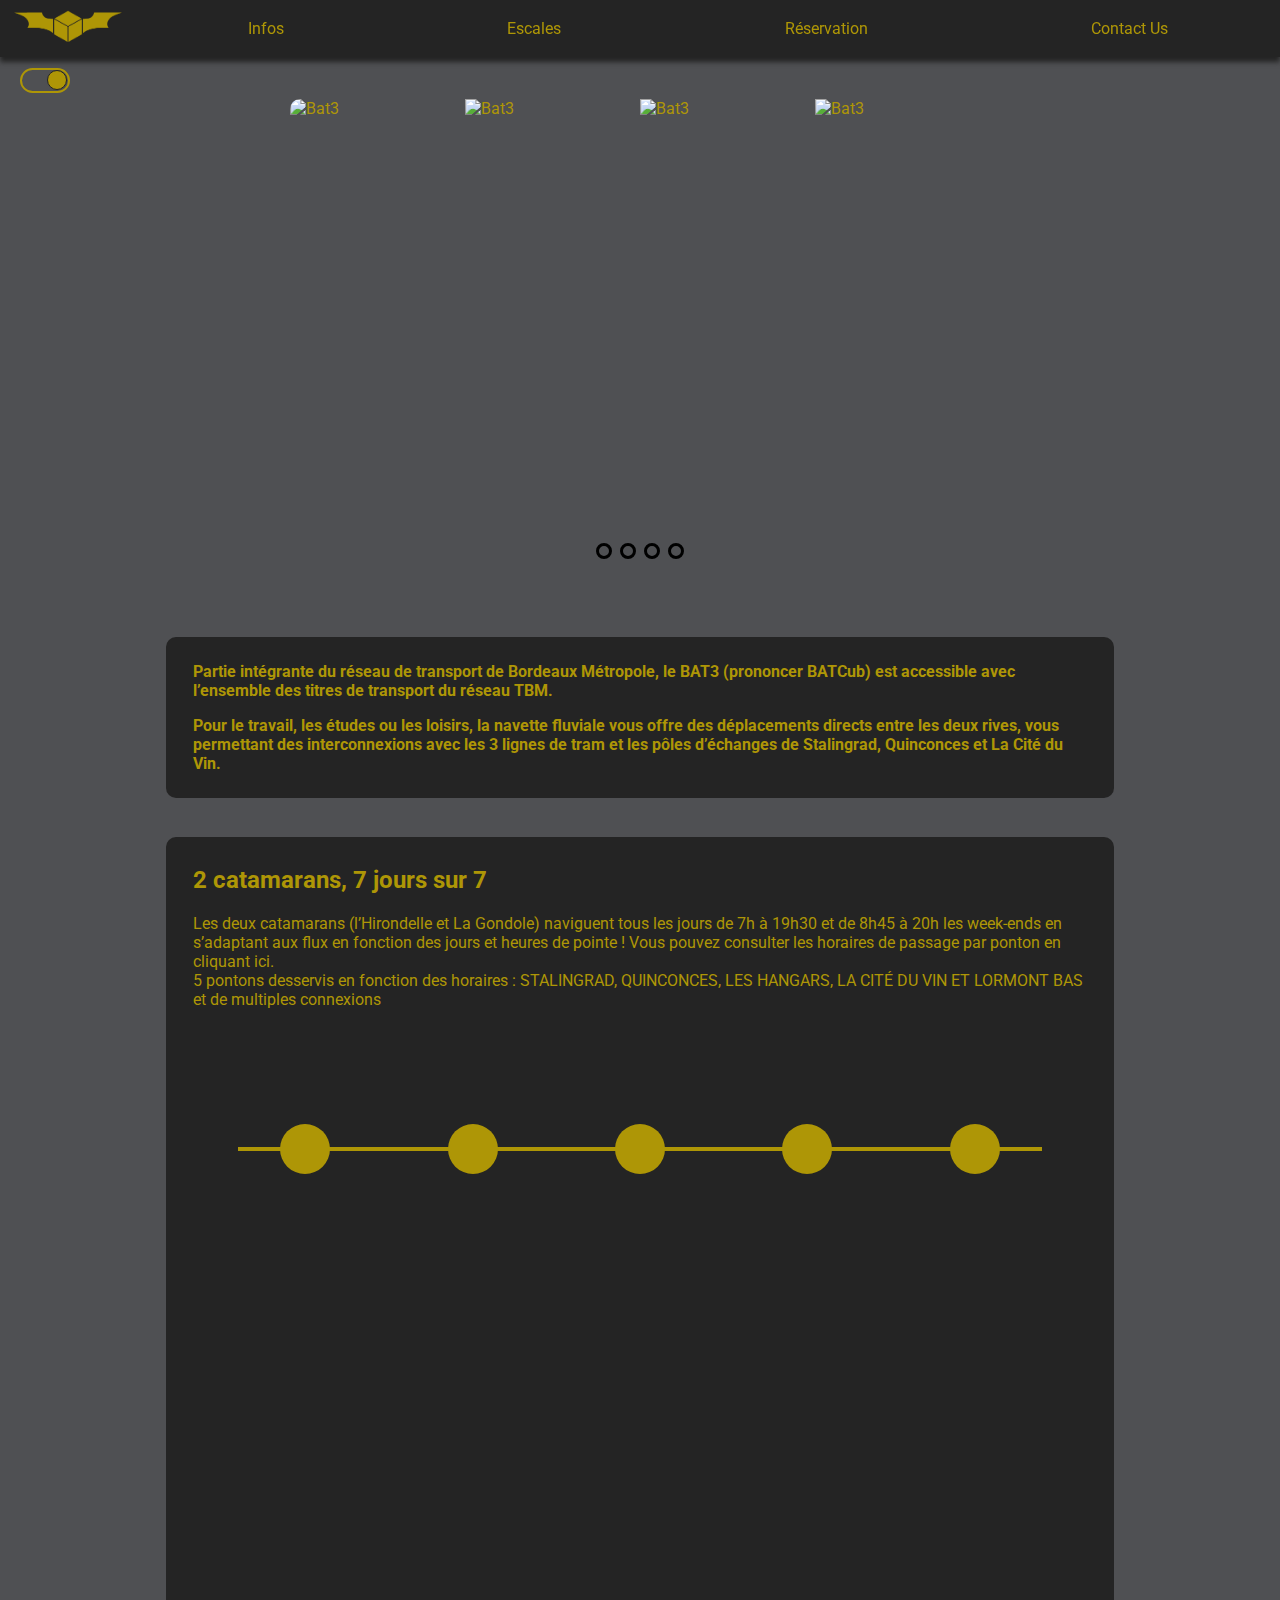
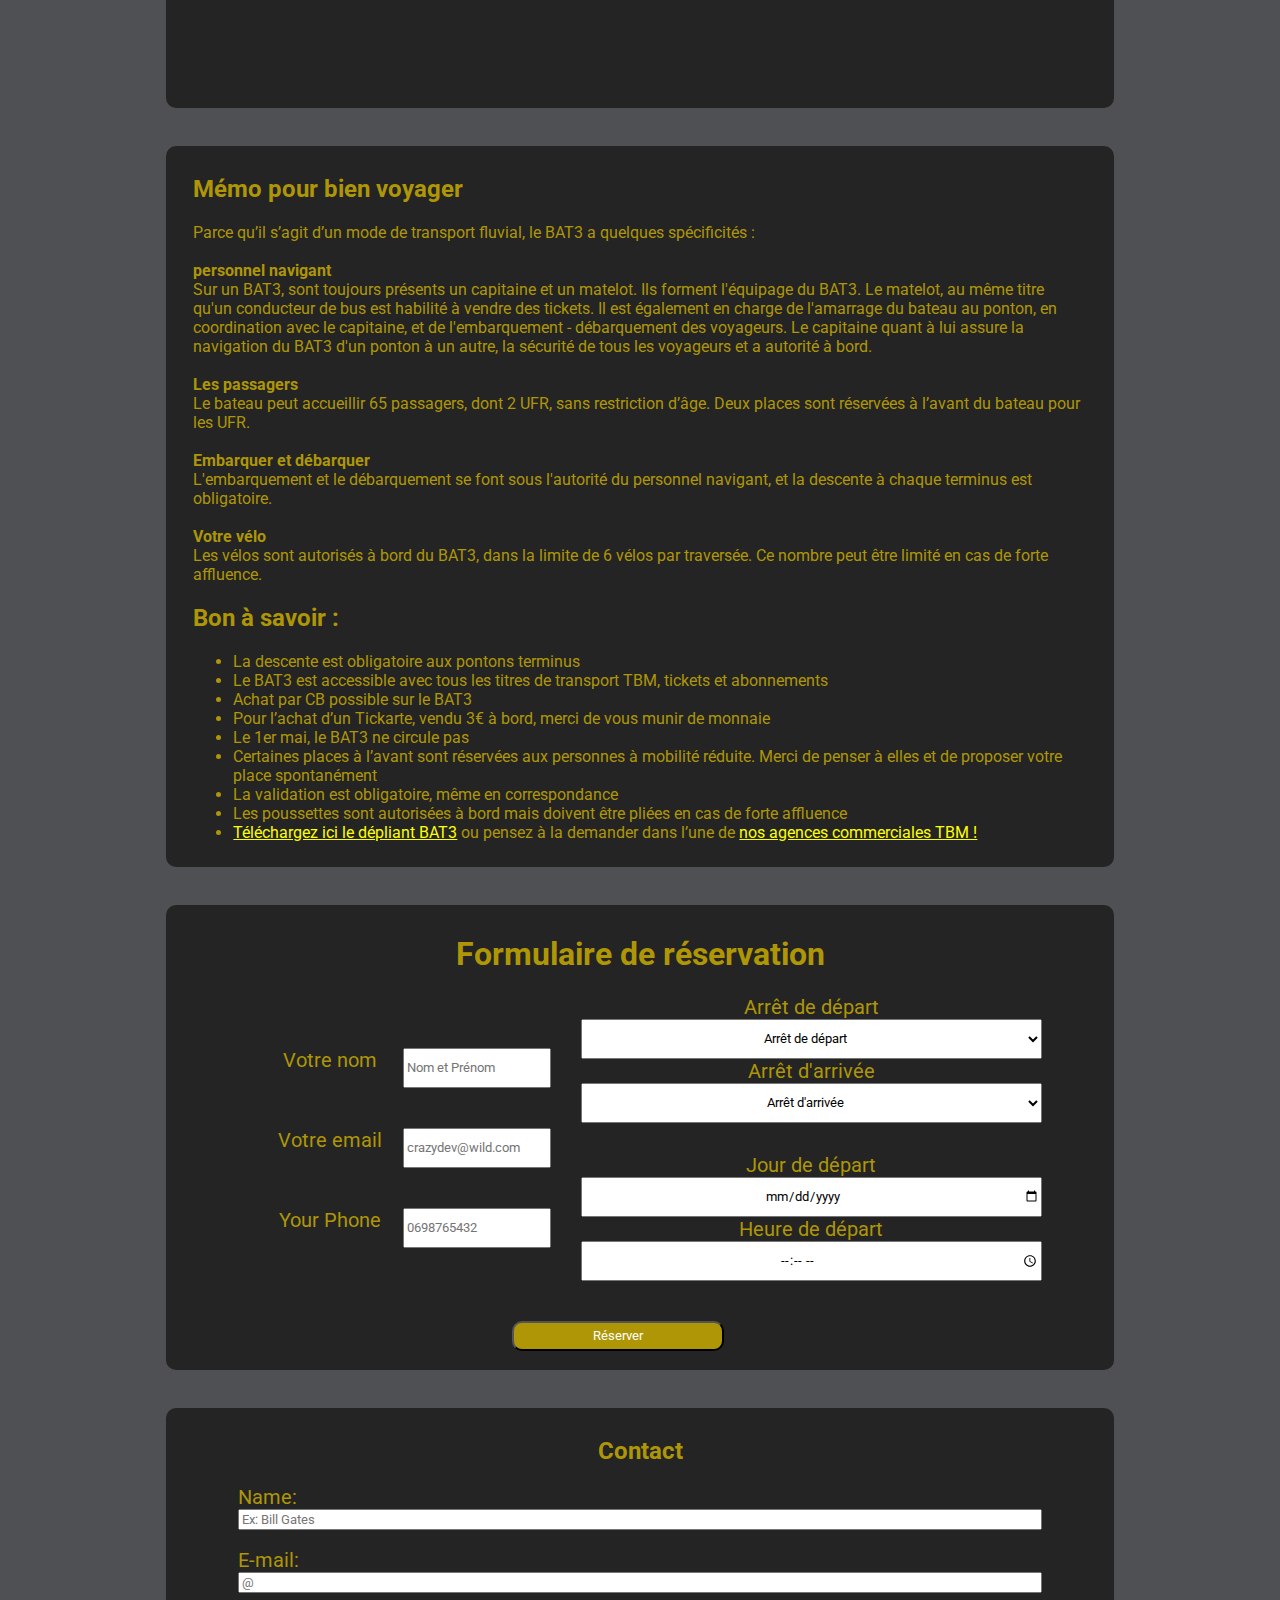
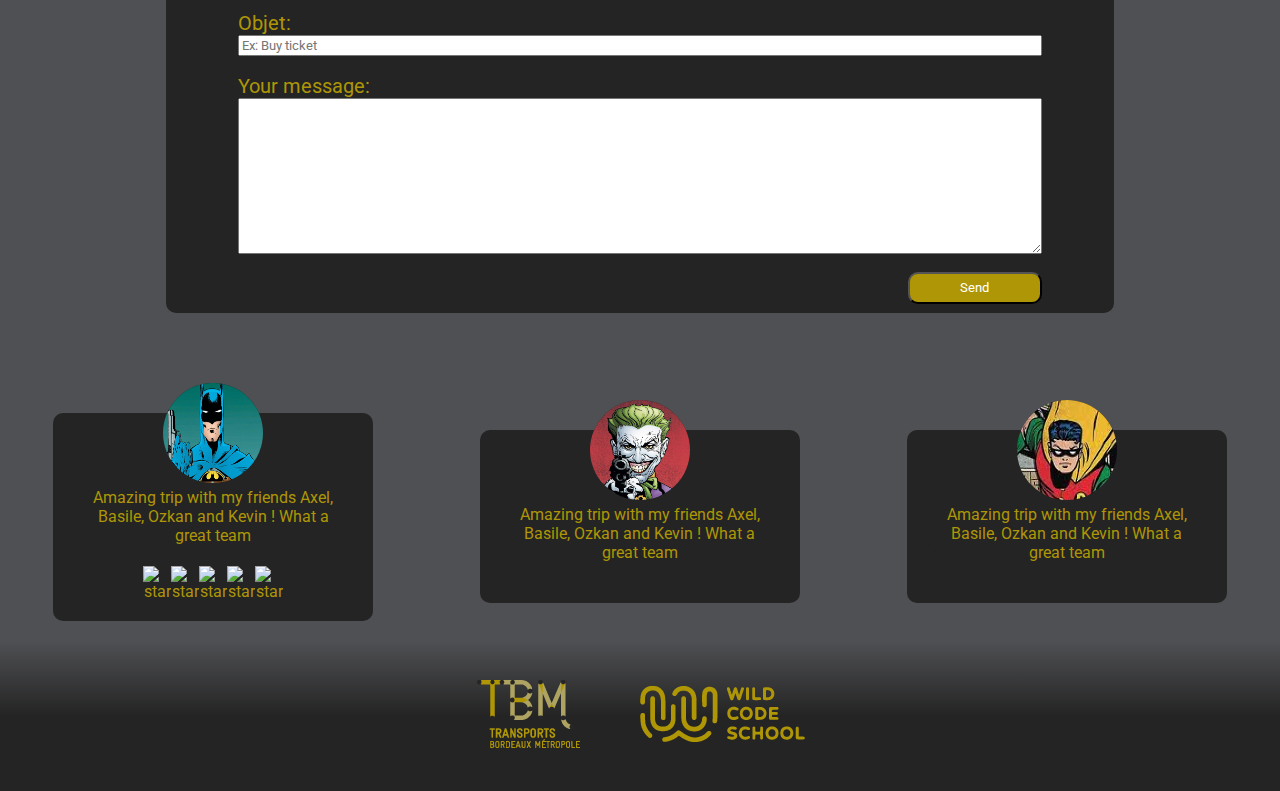
==== commit 39f6067c: "merge" ====
--- a/index.html
+++ b/index.html
@@ -47,19 +47,43 @@
       <div class="slide first">
         <img src="http://p9.storage.canalblog.com/92/25/423276/87387478_o.jpg" alt="Bat3">
       </div>
-      <div class="slide">
-        <img src="https://p4.storage.canalblog.com/47/25/423276/85139338_o.jpg" alt="Bat3">
-      </div>
-      <div class="slide">
-        <img src="https://www.keolis.com/sites/default/files/thumbnails/image/ld-keolis-navette-maritime-bordeaux_0.jpg"
-          alt="Bat3">
-      </div>
-      <div class="slide">
-        <img
-          src="https://www.infotbm.com/sites/default/files/styles/heading/public/medias/images/2018-04/comment_ca_marche_0.jpg?itok=bnTUV9Fx"
-          alt="Bat3">
-      </div>
-    </div>
+    </nav>
+
+    <!--début caroussel-->
+    <div id="blockContainerCarousel">
+      <div id="containerCarousel">
+
+          <div class="pictureCarousel" id="pic1">
+              <img
+                  src="http://p9.storage.canalblog.com/92/25/423276/87387478_o.jpg"
+                  alt="Bat3">
+          </div>
+          <div class="pictureCarousel" id="pic2">
+              <img
+                  src="https://p4.storage.canalblog.com/47/25/423276/85139338_o.jpg"
+                  alt="Bat3">
+          </div>
+          <div class="pictureCarousel" id="pic3">
+              <img
+                  src="https://www.keolis.com/sites/default/files/thumbnails/image/ld-keolis-navette-maritime-bordeaux_0.jpg"
+                  alt="Bat3">
+          </div>
+          <div class="pictureCarousel" id="pic4">
+              <img
+                  src="https://www.infotbm.com/sites/default/files/styles/heading/public/medias/images/2018-04/comment_ca_marche_0.jpg?itok=bnTUV9Fx"
+                  alt="Bat3">
+          </div>
+      </div>
+      <div class="selectZone">
+          <a href="#pic1"><div class="selectPoint"></div></a>
+          <a href="#pic2"><div class="selectPoint"></div></a>
+          <a href="#pic3"><div class="selectPoint"></div></a>
+          <a href="#pic4"><div class="selectPoint"></div></a>
+      </div>
+  </div>
+    <!--fin caroussel-->
+
+    <!-----------------SwitchMode------------------>
 
     <div class="navigation-manual">
       <label for="radio1" class="manual-btn"></label>
@@ -151,17 +175,17 @@
                   Correspondances depuis le ponton :<br>
                   <br>
                   Tram<br>
-                  A.jpg station Stalingrad<br>
+                  <span class="tram" id="a"> A </span> station Stalingrad<br>
                   <br>
                   Bus<br>
-                  10 arrêt Stalingrad<br>
-                  27 arrêt Stalingrad<br>
-                  28 arrêt Stalingrad<br>
-                  45 arrêt Lavigne<br>
-                  62 arrêt Stalingrad<br>
-                  80 arrêt Stalingrad<br>
-                  91 arrêt Gare d’Orléans<br>
-                  92 arrêt Gare d’Orléans<br>
+                  <span class="bus" id="blueBus">10</span> arrêt Stalingrad<br>
+                  <span class="bus" id="orangeBus">27</span> arrêt Stalingrad<br>
+                  <span class="bus" id="orangeBus"> 28 </span> arrêt Stalingrad<br>
+                  <span class="bus" id="greenBus"> 45 </span> arrêt Lavigne<br>
+                  <span class="bus" id="greenBus"> 62 </span> arrêt Stalingrad<br>
+                  <span class="bus" id="greenBus"> 80 </span> arrêt Stalingrad<br>
+                  <span class="bus" id="greenBus"> 91 </span> arrêt Gare d’Orléans<br>
+                  <span class="bus" id="greenBus"> 92 </span> arrêt Gare d’Orléans<br>
                   <br>
                   V3, vélos en libre-service<br>
                   Station Gare d’Orléans<br>
@@ -201,16 +225,16 @@
                   Correspondances depuis le ponton :<br>
                   <br>
                   Tram<br>
-                  B station Quinconces<br>
-                  C station Quinconces<br>
+                  <span class="tram" id="b"> B </span> station Quinconces<br>
+                  <span class="tram" id="c"> C </span> station Quinconces<br>
                   <br>
                   Bus<br>
-                  2 arrêt Pôle d'echanges Quinconces<br>
-                  3 arrêt Pôle d'echanges Quinconces<br>
-                  6 arrêt Pôle d'echanges Quinconces<br>
-                  26 arrêt Pôle d'echanges Quinconces<br>
-                  29 arrêt Pôle d'echanges Quinconces<br>
-                  47 arrêt Pôle d'echanges Quinconces<br>
+                  <span class="bus" id="blueBus">2</span> arrêt Pôle d'echanges Quinconces<br>
+                  <span class="bus" id="blueBus">3</span> arrêt Pôle d'echanges Quinconces<br>
+                  <span class="bus" id="blueBus">6</span> arrêt Pôle d'echanges Quinconces<br>
+                  <span class="bus" id="orangeBus">26</span> arrêt Pôle d'echanges Quinconces<br>
+                  <span class="bus" id="orangeBus"> 29 </span> arrêt Pôle d'echanges Quinconces<br>
+                  <span class="bus" id="greenBus"> 47 </span> arrêt Pôle d'echanges Quinconces<br>
                   <br>
                   V3, vélos en libre-service<br>
                   Station Gare d’Orléans<br>
@@ -246,10 +270,10 @@
                   Correspondances depuis le ponton :<br>
                   <br>
                   Tram<br>
-                  B station Cours du Médoc<br>
+                  <span class="tram" id="b"> B </span> station Cours du Médoc<br>
                   <br>
                   Bus<br>
-                  45 arrêt Cours du Médoc<br>
+                  <span class="bus" id="greenBus"> 45 </span> arrêt Cours du Médoc<br>
                   <br>
                   V3, vélos en libre-service<br>
                   Station Cours du Médoc<br>
@@ -274,12 +298,12 @@
                   Correspondances depuis le ponton :<br>
                   <br>
                   Tram<br>
-                  B station La Cité du Vin<br>
+                  <span class="tram" id="b"> B </span> station La Cité du Vin<br>
                   <br>
                   Bus<br>
-                  7 arrêt La Cité du Vin<br>
-                  32 arrêt La Cité du Vin<br>
-                  45 arrêt La Cité du Vin<br>
+                  <span class="bus" id="blueBus">7</span> arrêt La Cité du Vin<br>
+                  <span class="bus" id="orangeBus">32</span> arrêt La Cité du Vin<br>
+                  <span class="bus" id="greenBus">45</span> arrêt La Cité du Vin<br>
                   <br>
                   V3, vélos en libre-service<br>
                   Station Bassins à Flots<br>
@@ -304,10 +328,10 @@
                   Correspondances depuis le ponton :<br>
                   <br>
                   Bus<br>
-                  7 arrêt Lormont Bas<br>
-                  40 arrêt Lormont Bas<br>
-                  91 arrêt Lormont Bas<br>
-                  92 arrêt Lormont Bas<br>
+                  <span class="bus" id="blueBus">7</span> arrêt Lormont Bas<br>
+                  <span class="bus" id="greenBus">40</span> arrêt Lormont Bas<br>
+                  <span class="bus" id="greenBus">91</span> arrêt Lormont Bas<br>
+                  <span class="bus" id="greenBus">92</span> arrêt Lormont Bas<br>
 
                 </p>
               </div>
@@ -488,12 +512,44 @@
       </div>
   </div>
 
-  <footer>
-    <a href="https://www.infotbm.com/fr" target="_blank"><img src="src/TBMLogoDark.png" alt="Logo TBM"
-        class="tbmLogo"></a>
-    <a href="https://www.wildcodeschool.com/fr-FR" target="_blank"><img src="src/WildLogoDark.png" alt="Logo de la Wild"
-        class="wildLogo"></a>
-  </footer>
+      <div id="containerAvis">
+        <div id="avis">
+          <div id="divImg">
+            <img id="imgAvis" src="src/batmanimg.png" alt="" />
+          </div>
+            <p id="textAvis">
+              Amazing trip with my friends Axel, Basile, Ozkan and Kevin ! What a great team
+            </p>
+            <div class="starContainer">
+              <div class="starDiv"><img src="src/starFull.png" alt="star" class="star"></div>
+              <div class="starDiv"><img src="src/starFull.png" alt="star" class="star"></div>
+              <div class="starDiv"><img src="src/starFull.png" alt="star" class="star"></div>
+              <div class="starDiv"><img src="src/starFull.png" alt="star" class="star"></div>
+              <div class="starDiv"><img src="src/starFull.png" alt="star" class="star"></div>
+            </div>
+        </div>
+        <div id="avis">
+          <div id="divImg">
+            <img id="imgAvis" src="src/JokerImg.png" alt="" />
+          </div>
+            <p id="textAvis">
+              Amazing trip with my friends Axel, Basile, Ozkan and Kevin ! What a great team
+            </p>
+        </div>
+        <div id="avis">
+          <div id="divImg">
+            <img id="imgAvis" src="src/RobinImg.png" alt="" />
+          </div>
+            <p id="textAvis">
+              Amazing trip with my friends Axel, Basile, Ozkan and Kevin ! What a great team
+            </p>
+        </div>
+      </div>
+
+      <footer>
+        <a href="https://www.infotbm.com/fr" target="_blank"><img src="src/TBMLogoDark.png" alt="Logo TBM" class="tbmLogo"></a>
+        <a href="https://www.wildcodeschool.com/fr-FR" target="_blank"><img src="src/WildLogoDark.png" alt="Logo de la Wild" class="wildLogo"></a>
+      </footer>
 
   <script src='script.js'></script>
 
--- a/style.css
+++ b/style.css
@@ -18,7 +18,7 @@
 }
 
 /* decalage vertical navbar quand click sur un lien pour compenser hauteur navbar */
-:target {
+section:target {
 	padding-top: 70px;
 }
 
@@ -86,7 +86,7 @@
 	position: fixed; /* Set the navbar to fixed position */
 	top: 0; /* Position the navbar at the top of the page */
 	width: 100%;
-	z-index: 10;
+	z-index: 30;
 	box-shadow: 0px 5px 5px var(--shadow-color);
 }
 
@@ -103,7 +103,7 @@
 	transform: rotate(360deg);
 }
 
-img {
+.navbar img {
 	max-width: 100%;
 }
 
@@ -194,7 +194,7 @@
 		display: block;
 		flex-direction: column;
 		align-items: flex-start;
-		z-index: 10;
+		z-index: 30;
 	}
 
 	.navbarLinks ul {
@@ -218,107 +218,68 @@
 }
 
 /* Fin navbar */
-/* Début caroussel */
-
-#slider {
+
+/*--------Carousel Start---------*/
+#blockContainerCarousel {
+	width: 75vw;
+	height: 58vw;
+	max-width: 700px;
+	max-height: 500px;
+	border-radius: 10px;
+	display: flex;
+	flex-direction: column;
+	justify-content: center;
+	align-items: center;
+	margin:  60px auto 0 auto;
+}
+
+#containerCarousel {
+	z-index: 10;
+	display: flex;
+	width: 75vw;
+	height: 50vw;
+	max-width: 700px;
+	max-height: 500px;
+	border-radius: 10px;
+	overflow: scroll;
+	overflow-x: hidden;
+	overflow-y: hidden;
+	scroll-behavior: smooth;
+}
+
+.pictureCarousel {
 	width: 100%;
 }
 
-.slider {
-	width: 800px;
-	height: 500px;
-	border-radius: 10px;
-	overflow: hidden;
-	margin: auto;
-	margin-top: 100px;
-}
-
-.slides {
-	width: 500%;
-	height: 500px;
-	display: flex;
-}
-
-.slides input {
-	display: none;
-}
-
-.slide {
-	width: 20%;
-	transition: 2s;
-}
-
-.slide img {
-	width: 800px;
-	height: 500px;
-}
-
-.navigation-manual {
-	position: absolute;
-	width: 800px;
-	margin-top: -40px;
+.pictureCarousel img {
+	height: 100%;
+	margin: none;
+}
+
+.selectZone {
+	position: relative;
+	bottom: 4vh;
+	z-index: 20;
 	display: flex;
 	justify-content: center;
 }
 
-.manual-btn {
-	border: 2px solid var(--text-color);
-	padding: 5px;
-	border-radius: 10px;
-	cursor: pointer;
-	transition: 1s;
-}
-
-.manual-btn:not(:last-child) {
-	margin-right: 40px;
-}
-
-.manual-btn:hover {
-	background: var(--text-color);
-}
-
-#radio1:checked ~ .first {
-	margin-left: 0;
-}
-
-#radio2:checked ~ .first {
-	margin-left: -20%;
-}
-
-#radio3:checked ~ .first {
-	margin-left: -40%;
-}
-
-#radio4:checked ~ .first {
-	margin-left: -60%;
-}
-
-.navigation-auto {
-	position: absolute;
-	display: flex;
-	width: 800px;
-	justify-content: center;
-	margin-top: 460px;
-}
-
-.navigation-auto div {
-	border: 2px solid var(--text-color);
-	padding: 5px;
-	border-radius: 10px;
-	transition: 1s;
-}
-
-.navigation-auto div:not(:last-child) {
-	margin-right: 40px;
-}
-
-@media only screen and (max-width: 480px) {
-	img {
-		width: 100%;
-	}
-}
-
-/* fin caroussel */
+.selectPoint {
+	width: 16px;
+	height: 16px;
+	border: solid black 3px;
+	border-radius: 50%;
+	transition: 500ms;
+	margin: 4px;
+}
+
+.selectPoint:hover {
+	background-color: black;
+	transition: 500ms;
+}
+
+/*--------Carousel End---------*/
+
 
 /*-------------------PARTIE ESCALES--------------------*/
 
@@ -723,3 +684,113 @@
 		transform: rotate(14deg);
 	}
 }
+
+/* feature avis */
+#containerAvis {
+    background-color: var(--body-color);
+    display: flex;
+    width: 100%;
+    justify-content: space-around;
+    align-items: center;
+	margin-top: 100px;
+}
+
+#avis {
+    background-color: var(--block-color);
+    display: block;
+    width: 25%;
+    color: var(--text-color);
+    border-radius: 10px;
+	padding: 20px;
+	text-align: center;
+}
+#divImg {
+    display: flex;
+    background-color: var(--block-color);
+    justify-content: center;
+    border-radius: 10px;
+}
+#imgAvis {
+    width: 100px;
+    height: 100px;
+    border-radius: 50%;
+    display: flex;
+    background-color: var(--block-color);
+    position: relative;
+    top: -50px;
+}
+#textAvis {
+    position: relative;
+    margin-top: -50px;
+    padding: 5px;
+}
+
+@media screen and (max-width: 1200px) {
+
+    #containerAvis {
+        flex-direction: column;
+		margin-top: 0;
+    }
+
+    #avis{
+        margin-top: 80px;
+        width: 50%;
+    }
+
+}
+.starContainer{
+	display: flex;
+	justify-content: space-around;
+	width : 140px;
+	height: 25px;
+	margin: 10px auto;
+}
+
+.starDiv{
+	height: 25px;
+}
+
+.star{
+	height: 100%;
+}
+
+.tram{
+	display: inline-block;
+	width: 20px;
+	height: 20px;
+	border-radius: 10px;
+	text-align: center;
+	color: white;
+	border : solid var(--block-color) 1px;
+}
+.bus{
+	display: inline-block;
+	width: 25px;
+	height: 20px;
+	text-align: center;
+	color: white;
+	border : solid var(--block-color) 1px;
+}
+#a{
+	background-color: #831f82;
+}
+
+#b{
+	background-color: #e50140;
+}
+
+#c{
+	background-color: #d34f98;
+}
+
+#blueBus{
+	background-color: #0188cc;
+}
+
+#orangeBus{
+	background-color: #f07d00;
+}
+
+#greenBus{
+	background-color: #7d9a2e;
+}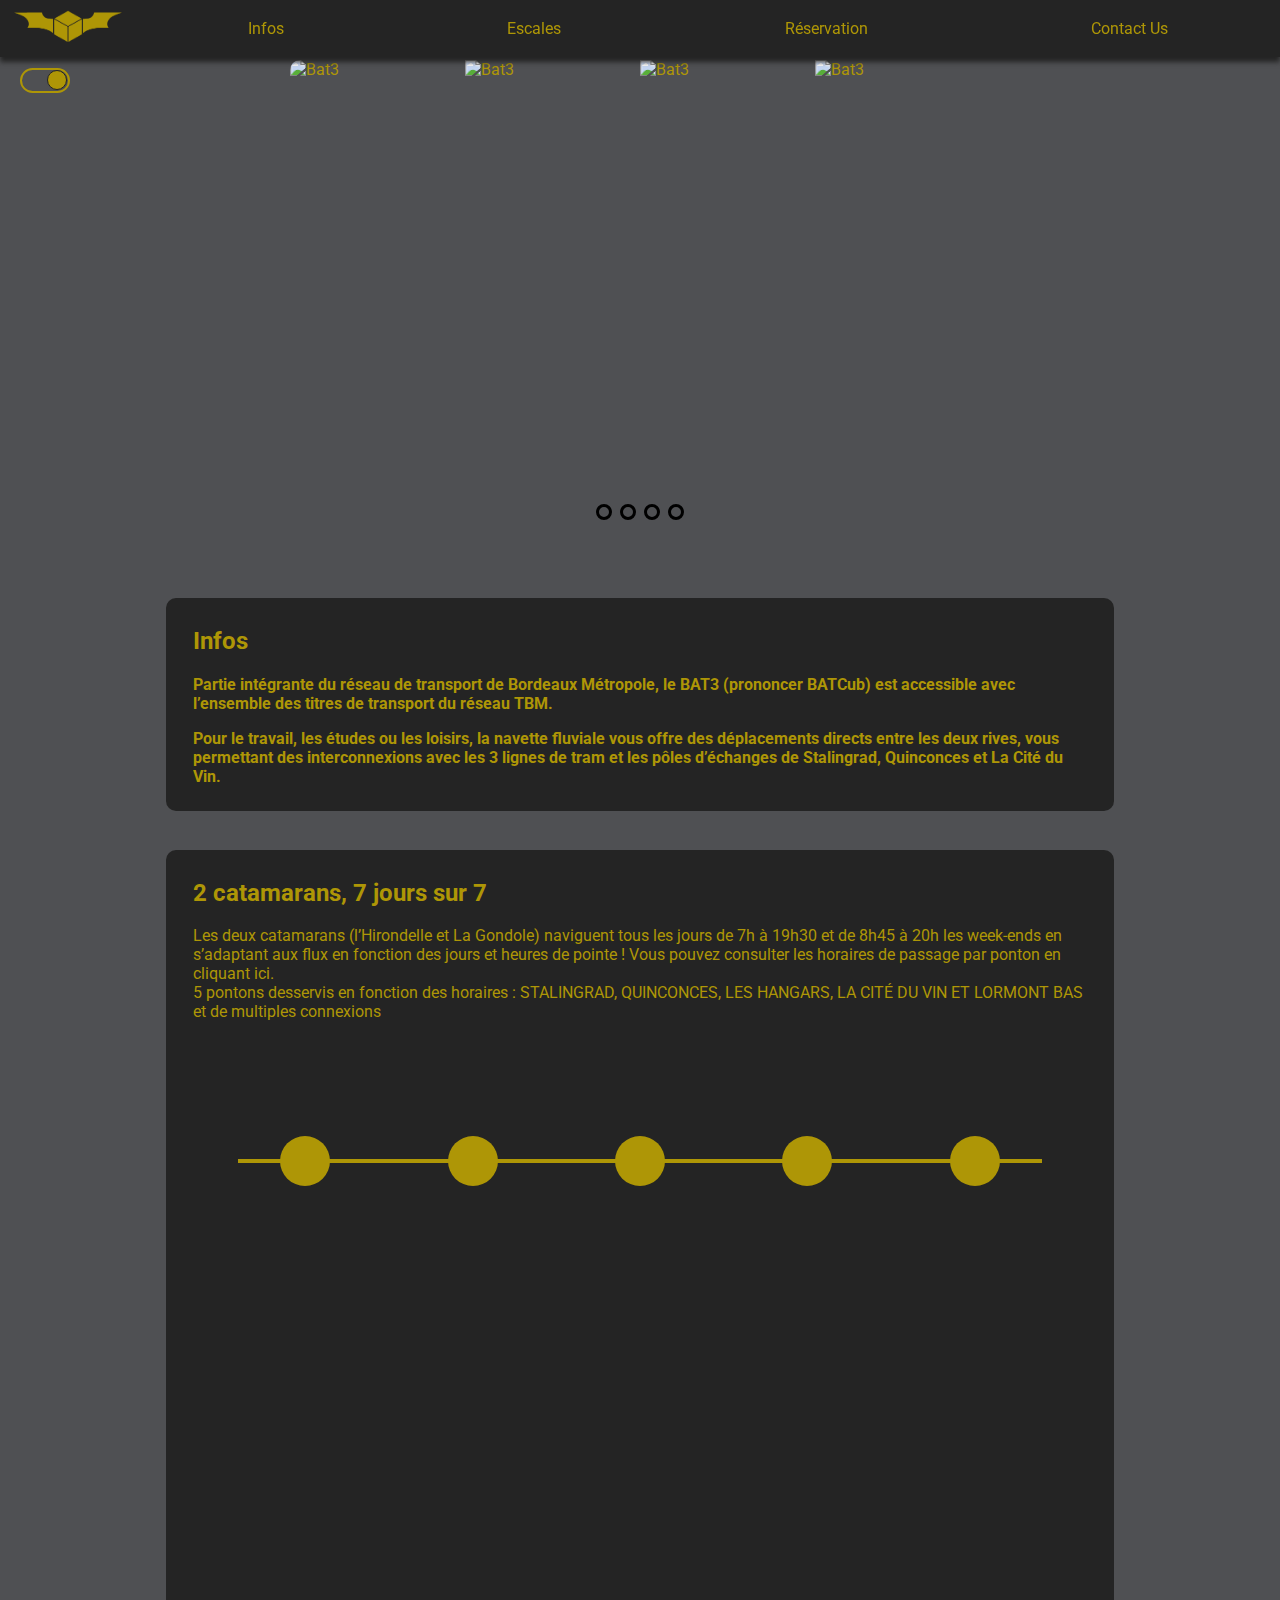
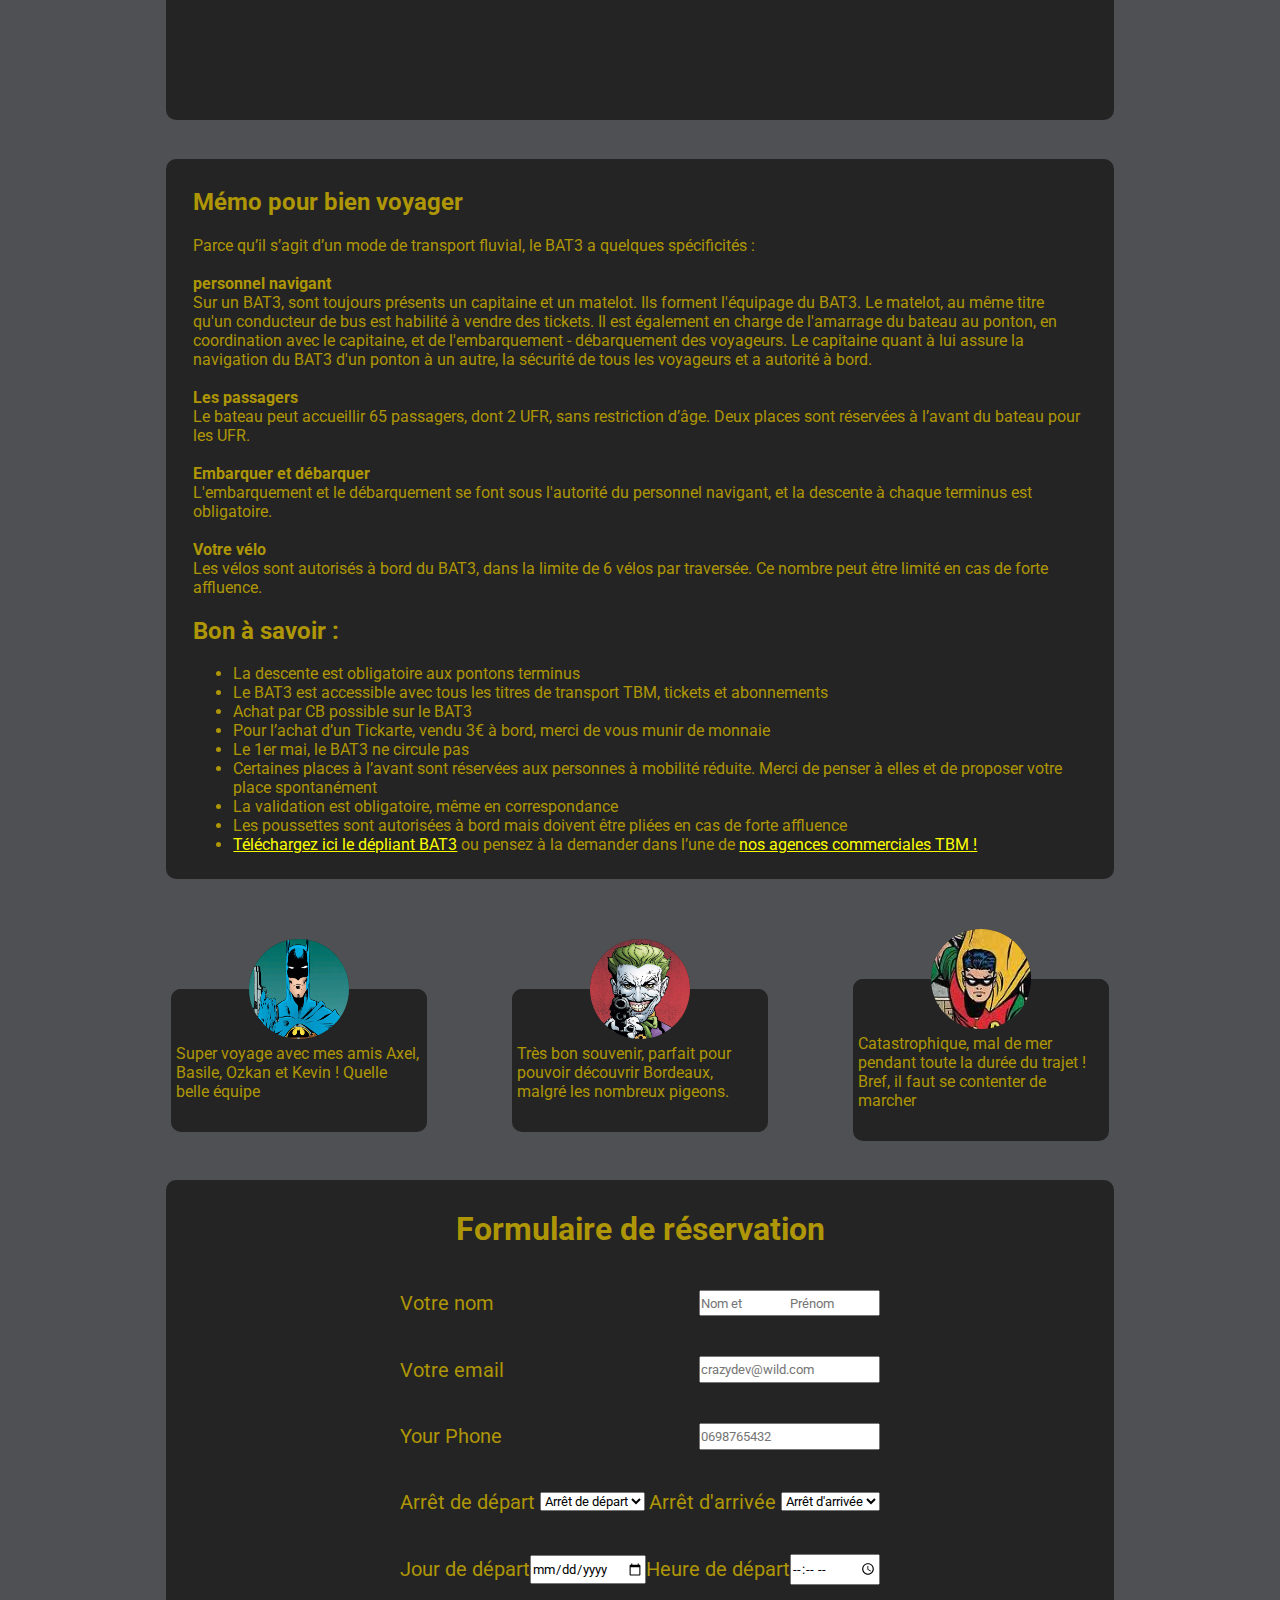
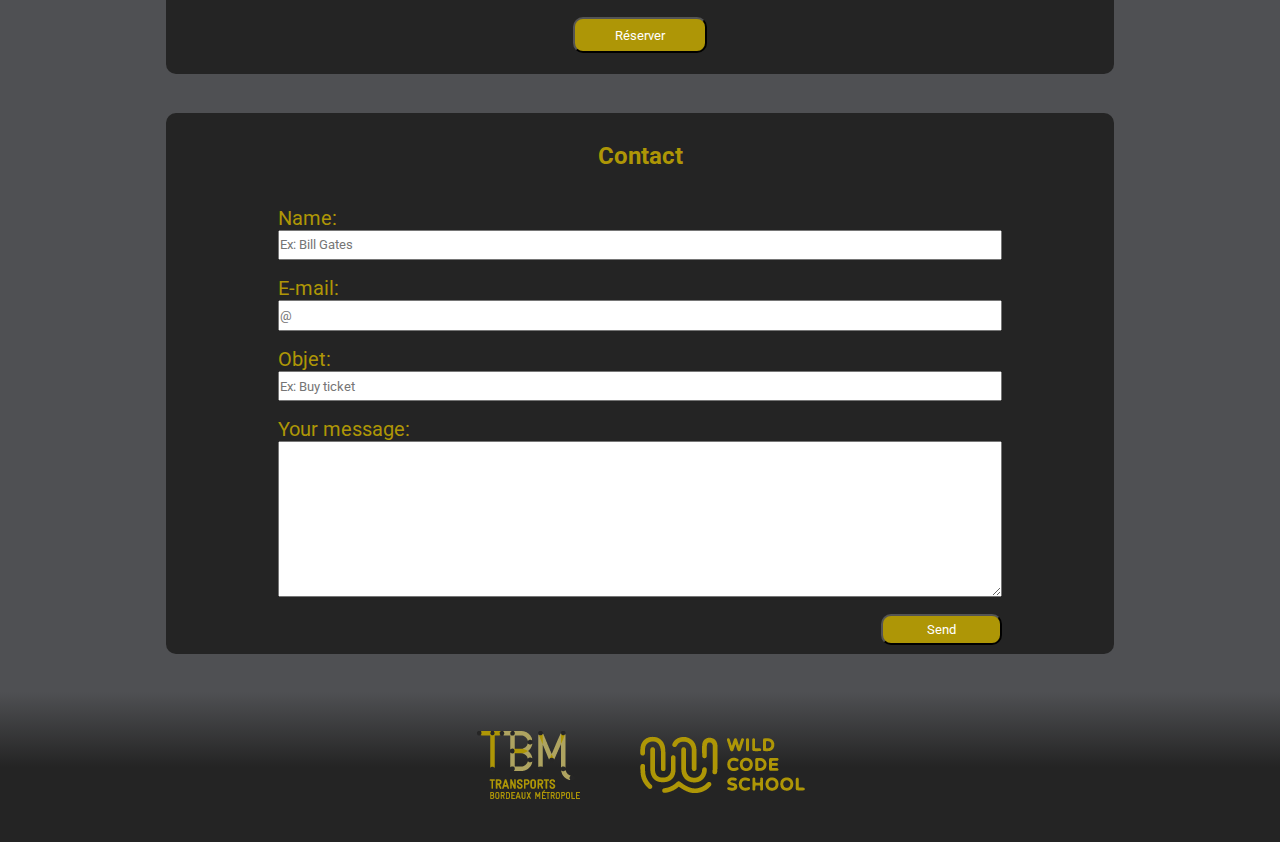
==== commit 46ec62d1: "add stars and h2 infos" ====
--- a/index.html
+++ b/index.html
@@ -37,59 +37,38 @@
   </nav>
 
   <!--début caroussel-->
-  <div class="slider">
-    <div class="slides">
-      <input type="radio" name="radio-btn" id="radio1">
-      <input type="radio" name="radio-btn" id="radio2">
-      <input type="radio" name="radio-btn" id="radio3">
-      <input type="radio" name="radio-btn" id="radio4">
-
-      <div class="slide first">
+  <div id="blockContainerCarousel">
+    <div id="containerCarousel">
+
+      <div class="pictureCarousel" id="pic1">
         <img src="http://p9.storage.canalblog.com/92/25/423276/87387478_o.jpg" alt="Bat3">
       </div>
-    </nav>
-
-    <!--début caroussel-->
-    <div id="blockContainerCarousel">
-      <div id="containerCarousel">
-
-          <div class="pictureCarousel" id="pic1">
-              <img
-                  src="http://p9.storage.canalblog.com/92/25/423276/87387478_o.jpg"
-                  alt="Bat3">
-          </div>
-          <div class="pictureCarousel" id="pic2">
-              <img
-                  src="https://p4.storage.canalblog.com/47/25/423276/85139338_o.jpg"
-                  alt="Bat3">
-          </div>
-          <div class="pictureCarousel" id="pic3">
-              <img
-                  src="https://www.keolis.com/sites/default/files/thumbnails/image/ld-keolis-navette-maritime-bordeaux_0.jpg"
-                  alt="Bat3">
-          </div>
-          <div class="pictureCarousel" id="pic4">
-              <img
-                  src="https://www.infotbm.com/sites/default/files/styles/heading/public/medias/images/2018-04/comment_ca_marche_0.jpg?itok=bnTUV9Fx"
-                  alt="Bat3">
-          </div>
-      </div>
-      <div class="selectZone">
-          <a href="#pic1"><div class="selectPoint"></div></a>
-          <a href="#pic2"><div class="selectPoint"></div></a>
-          <a href="#pic3"><div class="selectPoint"></div></a>
-          <a href="#pic4"><div class="selectPoint"></div></a>
-      </div>
-  </div>
-    <!--fin caroussel-->
-
-    <!-----------------SwitchMode------------------>
-
-    <div class="navigation-manual">
-      <label for="radio1" class="manual-btn"></label>
-      <label for="radio2" class="manual-btn"></label>
-      <label for="radio3" class="manual-btn"></label>
-      <label for="radio4" class="manual-btn"></label>
+      <div class="pictureCarousel" id="pic2">
+        <img src="https://p4.storage.canalblog.com/47/25/423276/85139338_o.jpg" alt="Bat3">
+      </div>
+      <div class="pictureCarousel" id="pic3">
+        <img src="https://www.keolis.com/sites/default/files/thumbnails/image/ld-keolis-navette-maritime-bordeaux_0.jpg"
+          alt="Bat3">
+      </div>
+      <div class="pictureCarousel" id="pic4">
+        <img
+          src="https://www.infotbm.com/sites/default/files/styles/heading/public/medias/images/2018-04/comment_ca_marche_0.jpg?itok=bnTUV9Fx"
+          alt="Bat3">
+      </div>
+    </div>
+    <div class="selectZone">
+      <a href="#pic1">
+        <div class="selectPoint"></div>
+      </a>
+      <a href="#pic2">
+        <div class="selectPoint"></div>
+      </a>
+      <a href="#pic3">
+        <div class="selectPoint"></div>
+      </a>
+      <a href="#pic4">
+        <div class="selectPoint"></div>
+      </a>
     </div>
   </div>
   <!--fin caroussel-->
@@ -104,6 +83,7 @@
     <!------------------------ Infos---------------------->
     <section id="infos">
       <div class="block">
+        <h2>Infos</h2>
         <p>
           <b>Partie intégrante du réseau de transport de Bordeaux Métropole, le
             BAT3
@@ -403,18 +383,68 @@
       </div>
 
     </section>
+
+    <!--------------------AVIS---------------------------->
+
+    <div id="containerAvis">
+      <div class="avis">
+        <div id="divImg">
+          <img id="imgAvis" src="src/batmanimg.png" alt="" />
+        </div>
+        <p id="textAvis">
+          Super voyage avec mes amis Axel, Basile, Ozkan et Kevin ! Quelle belle équipe
+        </p>
+        <div class="starscontainer">
+          <span class="fa fa-star fa-1x checked"></span>
+          <span class="fa fa-star fa-1x checked"></span>
+          <span class="fa fa-star fa-1x checked"></span>
+          <span class="fa fa-star fa-1x checked"></span>
+          <span class="fa fa-star fa-1x checked"></span>
+        </div>
+      </div>
+      <div class="avis">
+        <div id="divImg">
+          <img id="imgAvis" src="src/JokerImg.png" alt="" />
+        </div>
+        <p id="textAvis">
+          Très bon souvenir, parfait pour pouvoir découvrir Bordeaux, malgré les nombreux pigeons.
+        </p>
+        <div class="starscontainer">
+          <span class="fa fa-star fa-1x checked"></span>
+          <span class="fa fa-star fa-1x checked"></span>
+          <span class="fa fa-star fa-1x checked"></span>
+          <span class="fa fa-star fa-1x"></span>
+          <span class="fa fa-star fa-1x"></span>
+        </div>
+      </div>
+      <div class="avis">
+        <div id="divImg">
+          <img id="imgAvis" src="src/RobinImg.png" alt="" />
+        </div>
+        <p id="textAvis">
+          Catastrophique, mal de mer pendant toute la durée du trajet ! Bref, il faut se contenter de marcher
+        </p>
+        <div class="starscontainer">
+          <span class="fa fa-star fa-1x checked"></span>
+          <span class="fa fa-star fa-1x"></span>
+          <span class="fa fa-star fa-1x"></span>
+          <span class="fa fa-star fa-1x"></span>
+          <span class="fa fa-star fa-1x"></span>
+        </div>
+      </div>
+    </div>
+
     <!-------------------- FORMULAIRE DE RESERVATION---------------------------->
     <section id="reservation">
-      <div class="block blockResponsive">
+      <div class="block">
         <h1 class="formTitle">Formulaire de réservation</h1>
-
-        <div class="form">
-
+        <div class="form" id="formReservation">
           <form action="" method="get">
 
             <div class="personInfo">
               <label for="name">Votre nom</label>
-              <input type="text" id="name" name="name" placeholder="Nom et Prénom" required />
+              <input type="text" id="name" name="name" placeholder="Nom et
+                Prénom" required />
             </div>
             <div class="personInfo">
               <label for="email">Votre email</label>
@@ -424,13 +454,7 @@
               <label for="phone">Your Phone</label>
               <input type="tel" placeholder="0698765432" required />
             </div>
-          </form>
-
-
-          <div class="formRow">
-
             <div class="timeChoice">
-
               <label>Arrêt de départ</label>
               <select>
                 <option value="">Arrêt de départ</option>
@@ -440,7 +464,6 @@
                 <option>Arret D</option>
                 <option>Arret E</option>
               </select>
-
               <label>Arrêt d'arrivée</label>
               <select>
                 <option value="">Arrêt d'arrivée</option>
@@ -450,21 +473,15 @@
                 <option>Arret D</option>
                 <option>Arret E</option>
               </select>
-
-            </div>
-
-            <div class="jourDepart">
-
+            </div>
+            <div class="horaire">
               <label for="departureDay">Jour de départ</label>
               <input type="date" required />
               <label for="departureTime">Heure de départ</label>
               <input type="time" step="900" required />
             </div>
-
-          </div>
-
-        </div>
-
+        </div>
+        </form>
         <div class="reservationButton">
           <button type="submit" id="reservButton">Réserver</button>
         </div>
@@ -479,31 +496,31 @@
 
         <div class="contact">
 
-          <form action="">
-
-            <div class="form2">
+          <form action="" class="form">
+
+            <div class="form">
               <label for="name">Name: </label>
               <input type="text" name="name" id="name" size="160" maxlength="40" placeholder="Ex: Bill Gates">
             </div>
 
-            <div class="form2">
+            <div class="form">
               <label for="email">E-mail: </label>
               <input type="email" name="email" id="email" size="160" maxlength="70" placeholder="@">
             </div>
 
-            <div class="form2">
+            <div class="form">
               <label for="objet">Objet: </label>
               <input type="text" name="objet" id="objet" size="160" maxlength="50" placeholder="Ex: Buy ticket">
             </div>
 
-            <div class="form2">
+            <div class="form">
               <label for="message">Your message: </label>
               <textarea name="message" id="message" rows="10" cols="180" maxlength="300"
                 placeholder="Ex: Where can I buy a ticket ?">
                 </textarea>
             </div>
 
-            <div class="form2 buttonContact">
+            <div class="form buttonContact">
               <input type="submit" value="Send" class="buttonContactStyle">
             </div>
 
@@ -512,44 +529,12 @@
       </div>
   </div>
 
-      <div id="containerAvis">
-        <div id="avis">
-          <div id="divImg">
-            <img id="imgAvis" src="src/batmanimg.png" alt="" />
-          </div>
-            <p id="textAvis">
-              Amazing trip with my friends Axel, Basile, Ozkan and Kevin ! What a great team
-            </p>
-            <div class="starContainer">
-              <div class="starDiv"><img src="src/starFull.png" alt="star" class="star"></div>
-              <div class="starDiv"><img src="src/starFull.png" alt="star" class="star"></div>
-              <div class="starDiv"><img src="src/starFull.png" alt="star" class="star"></div>
-              <div class="starDiv"><img src="src/starFull.png" alt="star" class="star"></div>
-              <div class="starDiv"><img src="src/starFull.png" alt="star" class="star"></div>
-            </div>
-        </div>
-        <div id="avis">
-          <div id="divImg">
-            <img id="imgAvis" src="src/JokerImg.png" alt="" />
-          </div>
-            <p id="textAvis">
-              Amazing trip with my friends Axel, Basile, Ozkan and Kevin ! What a great team
-            </p>
-        </div>
-        <div id="avis">
-          <div id="divImg">
-            <img id="imgAvis" src="src/RobinImg.png" alt="" />
-          </div>
-            <p id="textAvis">
-              Amazing trip with my friends Axel, Basile, Ozkan and Kevin ! What a great team
-            </p>
-        </div>
-      </div>
-
-      <footer>
-        <a href="https://www.infotbm.com/fr" target="_blank"><img src="src/TBMLogoDark.png" alt="Logo TBM" class="tbmLogo"></a>
-        <a href="https://www.wildcodeschool.com/fr-FR" target="_blank"><img src="src/WildLogoDark.png" alt="Logo de la Wild" class="wildLogo"></a>
-      </footer>
+  <footer>
+    <a href="https://www.infotbm.com/fr" target="_blank"><img src="src/TBMLogoDark.png" alt="Logo TBM"
+        class="tbmLogo"></a>
+    <a href="https://www.wildcodeschool.com/fr-FR" target="_blank"><img src="src/WildLogoDark.png" alt="Logo de la Wild"
+        class="wildLogo"></a>
+  </footer>
 
   <script src='script.js'></script>
 
--- a/style.css
+++ b/style.css
@@ -485,140 +485,39 @@
 	color: var(--text-color);
 }
 
-#reservation{
-	text-align: center;
-}
-
-.form {
-	display: flex;
+#formReservation {
+	display: flex;
+	align-items: center;
 	flex-direction: column;
-	width: 90%;
-	margin-top: 2%;
-	font-size: 20px;
-	margin: auto;
-	align-items: center;
-}
-
-input:hover {
-	background-color: #fdff00;
-}
-
-select:hover{
-	background-color: #fdff00;
-}
-
-.formRow{
+}
+
+.horaire,
+.personInfo,
+.timeChoice {
+	display: flex;
+	flex-direction: row;
+	align-items: center;
+	justify-content: space-between;
+	padding: 20px;
+}
+
+.reservationButton {
+	display: flex;
 	width: 100%;
-	display: flex;
-	justify-content: space-between;
-}
-
-.personInfo
-{
-	display: flex;
-	flex-direction: row;
-	justify-content:space-between;
-	padding: 20px;
-}
-
-.timeChoice{
-	display: flex;
-	flex-direction: column;
-}
-
-.timeChoice select{
-	text-align: center;
-	width: 100%;
-}
-
-.jourDepart{
-	display: flex;
-	flex-direction: column;
-}
-
-.jourDepart input{
-	width: 85%;
-	text-align: center;
-}
-
-
-textarea:hover {
-	background-color: #fdff00;
-}
-
-.reservationButton {
-	padding-top: 10px;
-	display: flex;
-	width: 120%;
 	height: 60px;
 	justify-content: center;
 	align-items: center;
-	padding-right: 25%;
 }
 
 #reservButton {
-	width: 25%;
+	width: 15%;
 	height: 60%;
 	background-color: var(--text-color);
 	color: white;
 	border-radius: 10px;
 }
 
-#reservButton:hover{
-	background-color: #fdff00;
-	color: black;
-}
-
-@media screen and (min-width: 700px) {
-
-	.form{
-		display: flex;
-		flex-direction: row;
-	}
-
-	.personInfo{
-		width: 150%;
-	}
-
-	.personInfo input{
-		height: 40px;
-		width:100%;
-	}
-
-	.personInfo label{
-		width: 100%;
-	}
-
-	.formRow{
-		display: flex;
-		flex-direction: column;
-		padding-left: 15%;
-	}
-
-	.timeChoice, .jourDepart{
-		text-align: center;
-		
-}
-
-	.timeChoice select{
-		width: 100%;
-		height: 40px;
-	}
-	
-	.jourDepart{
-		padding-top: 30px;
-		padding-bottom: 20px;
-	}
-
-	.jourDepart input{
-		width: 100%;
-		height: 40px;
-	}
-}
-
-/*-------------------CONTACT------------------*/
-
-.form2{
+.form {
 	display: flex;
 	flex-direction: column;
 	width: 90%;
@@ -627,6 +526,20 @@
 	font-size: 20px;
 }
 
+.form input {
+	padding: 0.8% 0% 0.8% 0%;
+}
+
+.form input:hover {
+	background-color: #fdff00;
+}
+
+textarea:hover {
+	background-color: #fdff00;
+}
+
+/*-------------------CONTACT------------------*/
+
 .buttonContact {
 	margin-left: 80%;
 	width: 15%;
@@ -645,7 +558,6 @@
 
 .buttonContactStyle:hover {
 	background-color: #fdff00;
-	color: black;
 }
 
 label {
@@ -695,14 +607,13 @@
 	margin-top: 100px;
 }
 
-#avis {
+.avis {
     background-color: var(--block-color);
     display: block;
     width: 25%;
     color: var(--text-color);
     border-radius: 10px;
-	padding: 20px;
-	text-align: center;
+
 }
 #divImg {
     display: flex;
@@ -718,6 +629,7 @@
     background-color: var(--block-color);
     position: relative;
     top: -50px;
+
 }
 #textAvis {
     position: relative;
@@ -732,19 +644,26 @@
 		margin-top: 0;
     }
 
-    #avis{
+    .avis{
         margin-top: 80px;
-        width: 50%;
+        width: 90%;
     }
-
-}
-.starContainer{
-	display: flex;
-	justify-content: space-around;
-	width : 140px;
-	height: 25px;
-	margin: 10px auto;
-}
+	#textAvis {
+		display: flex;
+		justify-content: center;
+	}
+
+}
+
+.starscontainer{
+	display: flex;
+	justify-content: center;
+	padding-bottom: 10px;
+  }
+
+.checked{
+	color: yellow;
+  }
 
 .starDiv{
 	height: 25px;
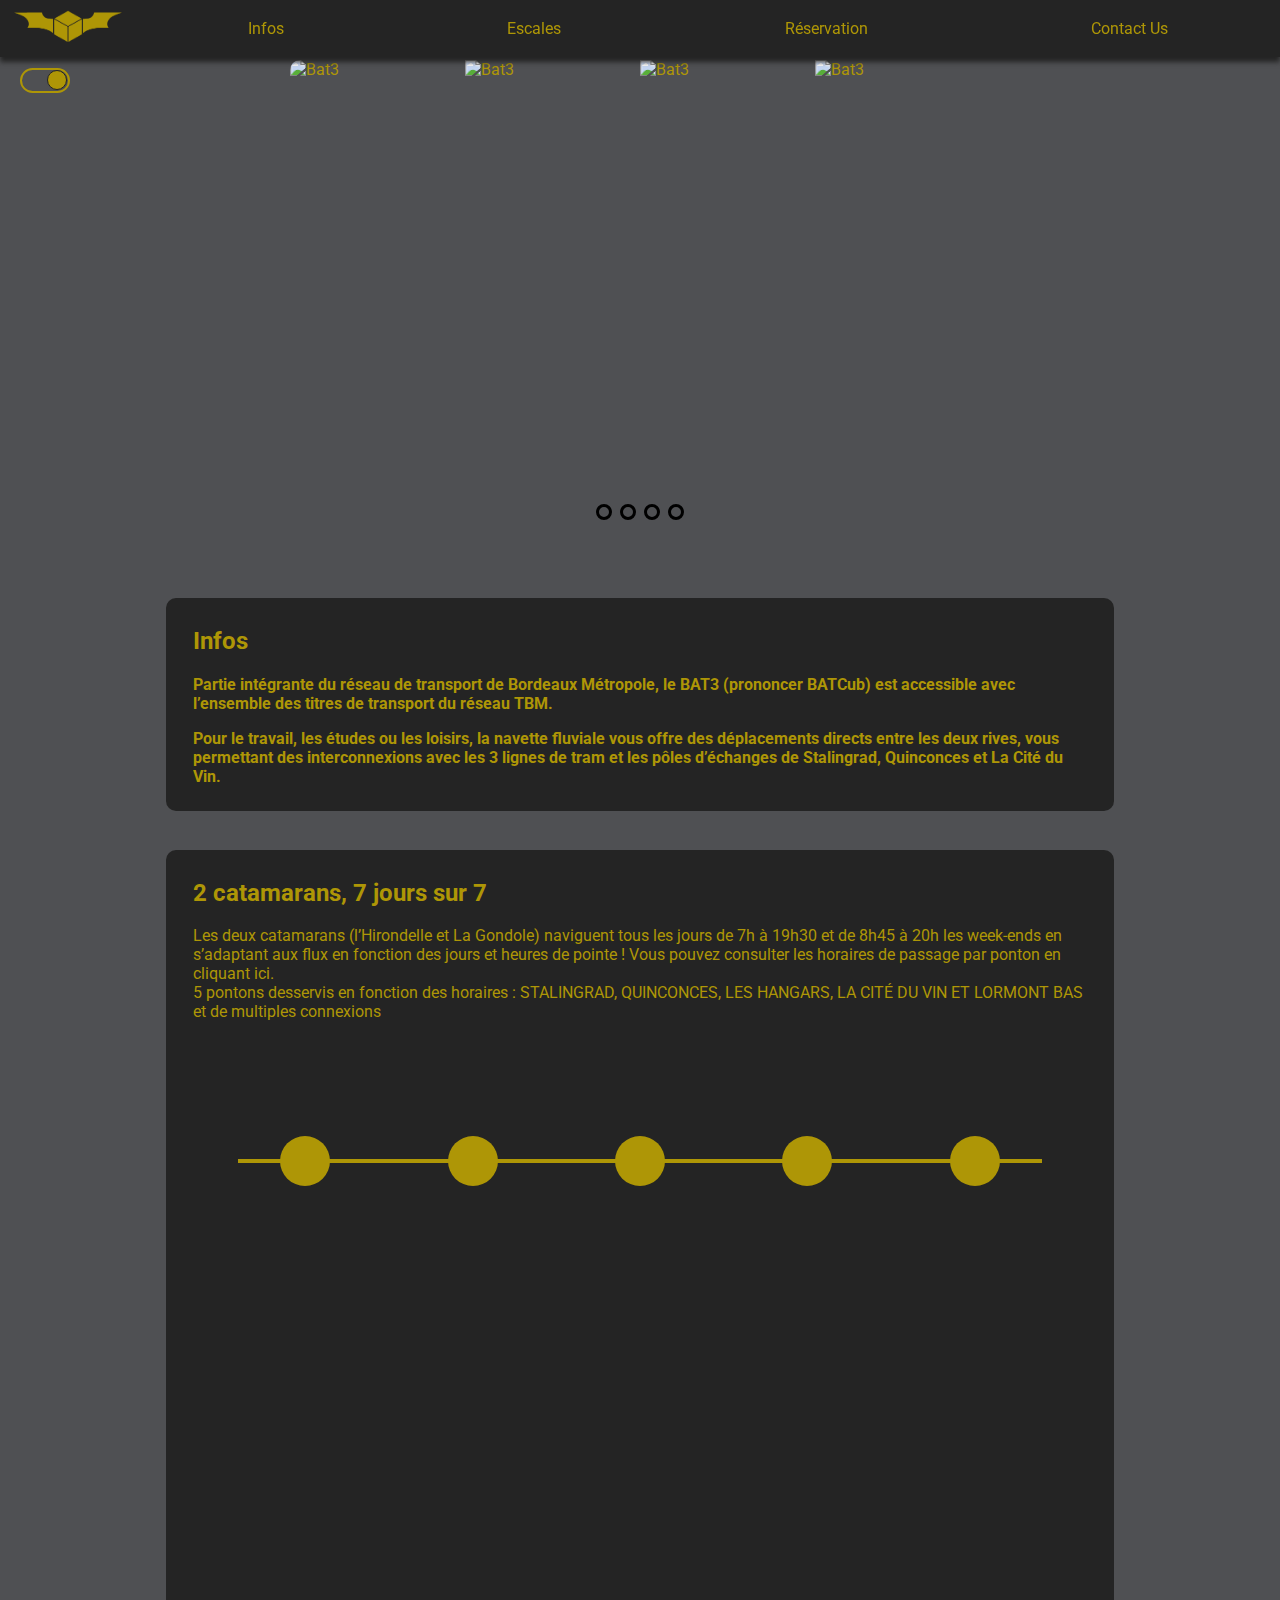
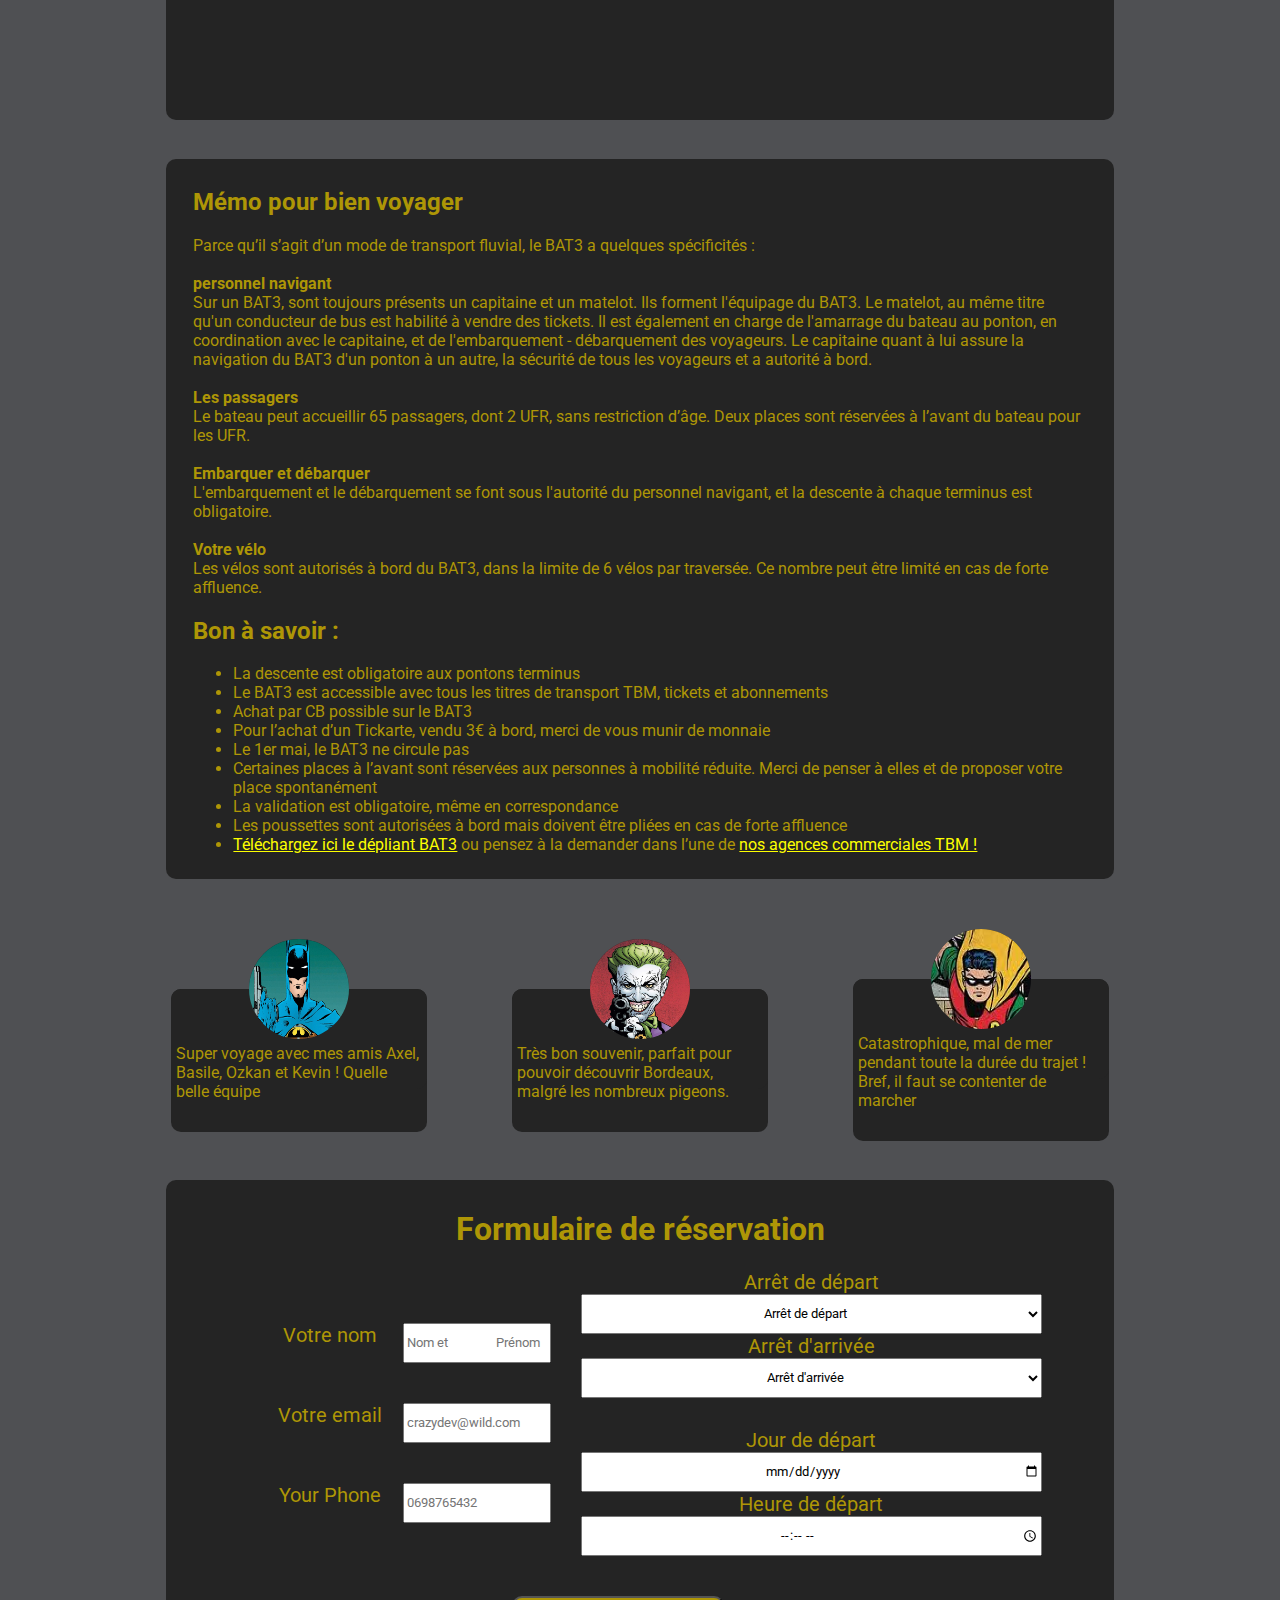
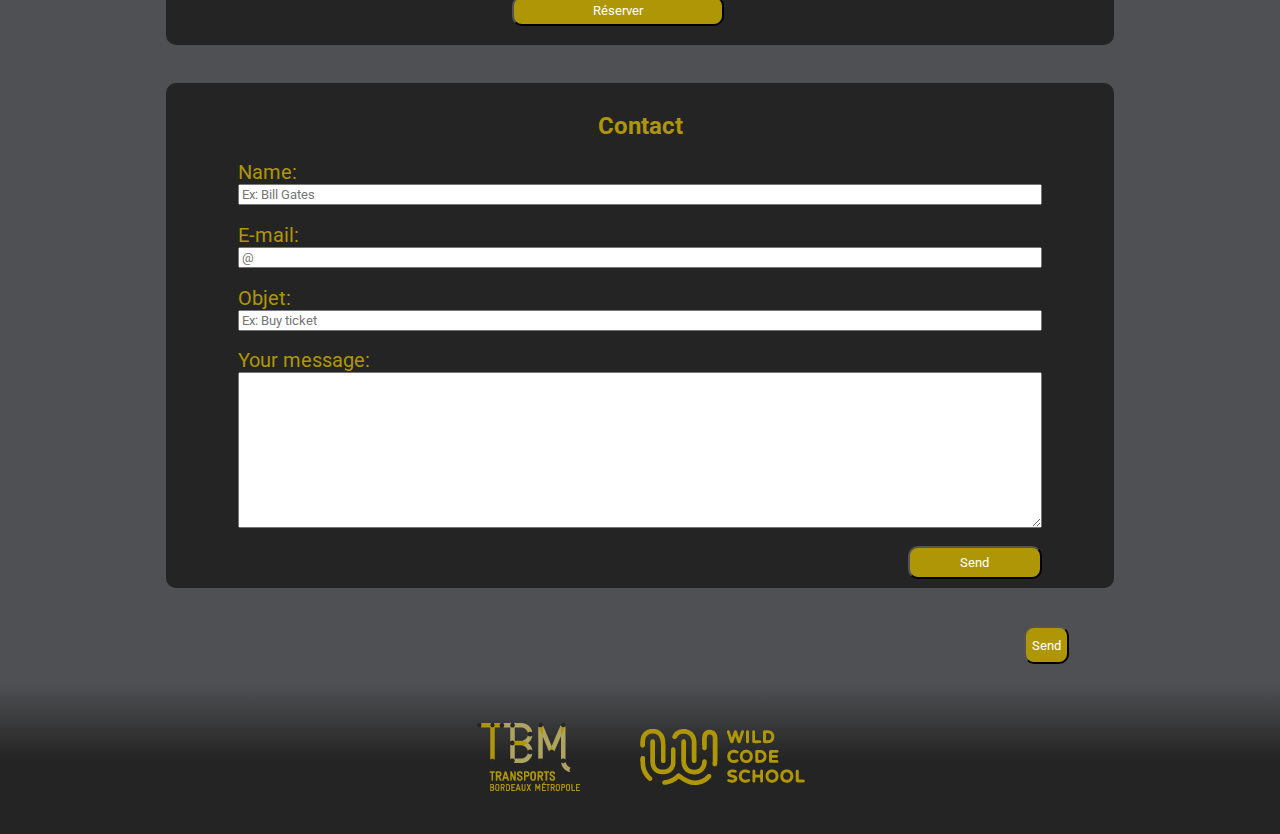
==== commit 3ec7b19c: "resolve conflit" ====
--- a/index.html
+++ b/index.html
@@ -438,7 +438,9 @@
     <section id="reservation">
       <div class="block">
         <h1 class="formTitle">Formulaire de réservation</h1>
-        <div class="form" id="formReservation">
+
+        <div class="form">
+
           <form action="" method="get">
 
             <div class="personInfo">
@@ -454,7 +456,13 @@
               <label for="phone">Your Phone</label>
               <input type="tel" placeholder="0698765432" required />
             </div>
+          </form>
+
+
+          <div class="formRow">
+
             <div class="timeChoice">
+
               <label>Arrêt de départ</label>
               <select>
                 <option value="">Arrêt de départ</option>
@@ -464,6 +472,7 @@
                 <option>Arret D</option>
                 <option>Arret E</option>
               </select>
+
               <label>Arrêt d'arrivée</label>
               <select>
                 <option value="">Arrêt d'arrivée</option>
@@ -473,15 +482,21 @@
                 <option>Arret D</option>
                 <option>Arret E</option>
               </select>
-            </div>
-            <div class="horaire">
+
+            </div>
+
+            <div class="jourDepart">
+
               <label for="departureDay">Jour de départ</label>
               <input type="date" required />
               <label for="departureTime">Heure de départ</label>
               <input type="time" step="900" required />
             </div>
-        </div>
-        </form>
+
+          </div>
+
+        </div>
+
         <div class="reservationButton">
           <button type="submit" id="reservButton">Réserver</button>
         </div>
@@ -496,29 +511,38 @@
 
         <div class="contact">
 
-          <form action="" class="form">
-
-            <div class="form">
+          <form action="">
+
+            <div class="form2">
               <label for="name">Name: </label>
               <input type="text" name="name" id="name" size="160" maxlength="40" placeholder="Ex: Bill Gates">
             </div>
 
-            <div class="form">
+            <div class="form2">
               <label for="email">E-mail: </label>
               <input type="email" name="email" id="email" size="160" maxlength="70" placeholder="@">
             </div>
 
-            <div class="form">
+            <div class="form2">
               <label for="objet">Objet: </label>
               <input type="text" name="objet" id="objet" size="160" maxlength="50" placeholder="Ex: Buy ticket">
             </div>
 
-            <div class="form">
+            <div class="form2">
               <label for="message">Your message: </label>
               <textarea name="message" id="message" rows="10" cols="180" maxlength="300"
                 placeholder="Ex: Where can I buy a ticket ?">
                 </textarea>
             </div>
+
+            <div class="form2 buttonContact">
+              <input type="submit" value="Send" class="buttonContactStyle">
+            </div>
+
+        </div>
+        </form>
+      </div>
+  </div>
 
             <div class="form buttonContact">
               <input type="submit" value="Send" class="buttonContactStyle">
--- a/style.css
+++ b/style.css
@@ -485,39 +485,140 @@
 	color: var(--text-color);
 }
 
-#formReservation {
-	display: flex;
+#reservation{
+	text-align: center;
+}
+
+.form {
+	display: flex;
+	flex-direction: column;
+	width: 90%;
+	margin-top: 2%;
+	font-size: 20px;
+	margin: auto;
 	align-items: center;
+}
+
+input:hover {
+	background-color: #fdff00;
+}
+
+select:hover{
+	background-color: #fdff00;
+}
+
+.formRow{
+	width: 100%;
+	display: flex;
+	justify-content: space-between;
+}
+
+.personInfo
+{
+	display: flex;
+	flex-direction: row;
+	justify-content:space-between;
+	padding: 20px;
+}
+
+.timeChoice{
+	display: flex;
 	flex-direction: column;
 }
 
-.horaire,
-.personInfo,
-.timeChoice {
-	display: flex;
-	flex-direction: row;
-	align-items: center;
-	justify-content: space-between;
-	padding: 20px;
+.timeChoice select{
+	text-align: center;
+	width: 100%;
+}
+
+.jourDepart{
+	display: flex;
+	flex-direction: column;
+}
+
+.jourDepart input{
+	width: 85%;
+	text-align: center;
+}
+
+
+textarea:hover {
+	background-color: #fdff00;
 }
 
 .reservationButton {
-	display: flex;
-	width: 100%;
+	padding-top: 10px;
+	display: flex;
+	width: 120%;
 	height: 60px;
 	justify-content: center;
 	align-items: center;
+	padding-right: 25%;
 }
 
 #reservButton {
-	width: 15%;
+	width: 25%;
 	height: 60%;
 	background-color: var(--text-color);
 	color: white;
 	border-radius: 10px;
 }
 
-.form {
+#reservButton:hover{
+	background-color: #fdff00;
+	color: black;
+}
+
+@media screen and (min-width: 700px) {
+
+	.form{
+		display: flex;
+		flex-direction: row;
+	}
+
+	.personInfo{
+		width: 150%;
+	}
+
+	.personInfo input{
+		height: 40px;
+		width:100%;
+	}
+
+	.personInfo label{
+		width: 100%;
+	}
+
+	.formRow{
+		display: flex;
+		flex-direction: column;
+		padding-left: 15%;
+	}
+
+	.timeChoice, .jourDepart{
+		text-align: center;
+		
+}
+
+	.timeChoice select{
+		width: 100%;
+		height: 40px;
+	}
+	
+	.jourDepart{
+		padding-top: 30px;
+		padding-bottom: 20px;
+	}
+
+	.jourDepart input{
+		width: 100%;
+		height: 40px;
+	}
+}
+
+/*-------------------CONTACT------------------*/
+
+.form2{
 	display: flex;
 	flex-direction: column;
 	width: 90%;
@@ -526,20 +627,6 @@
 	font-size: 20px;
 }
 
-.form input {
-	padding: 0.8% 0% 0.8% 0%;
-}
-
-.form input:hover {
-	background-color: #fdff00;
-}
-
-textarea:hover {
-	background-color: #fdff00;
-}
-
-/*-------------------CONTACT------------------*/
-
 .buttonContact {
 	margin-left: 80%;
 	width: 15%;
@@ -558,6 +645,7 @@
 
 .buttonContactStyle:hover {
 	background-color: #fdff00;
+	color: black;
 }
 
 label {
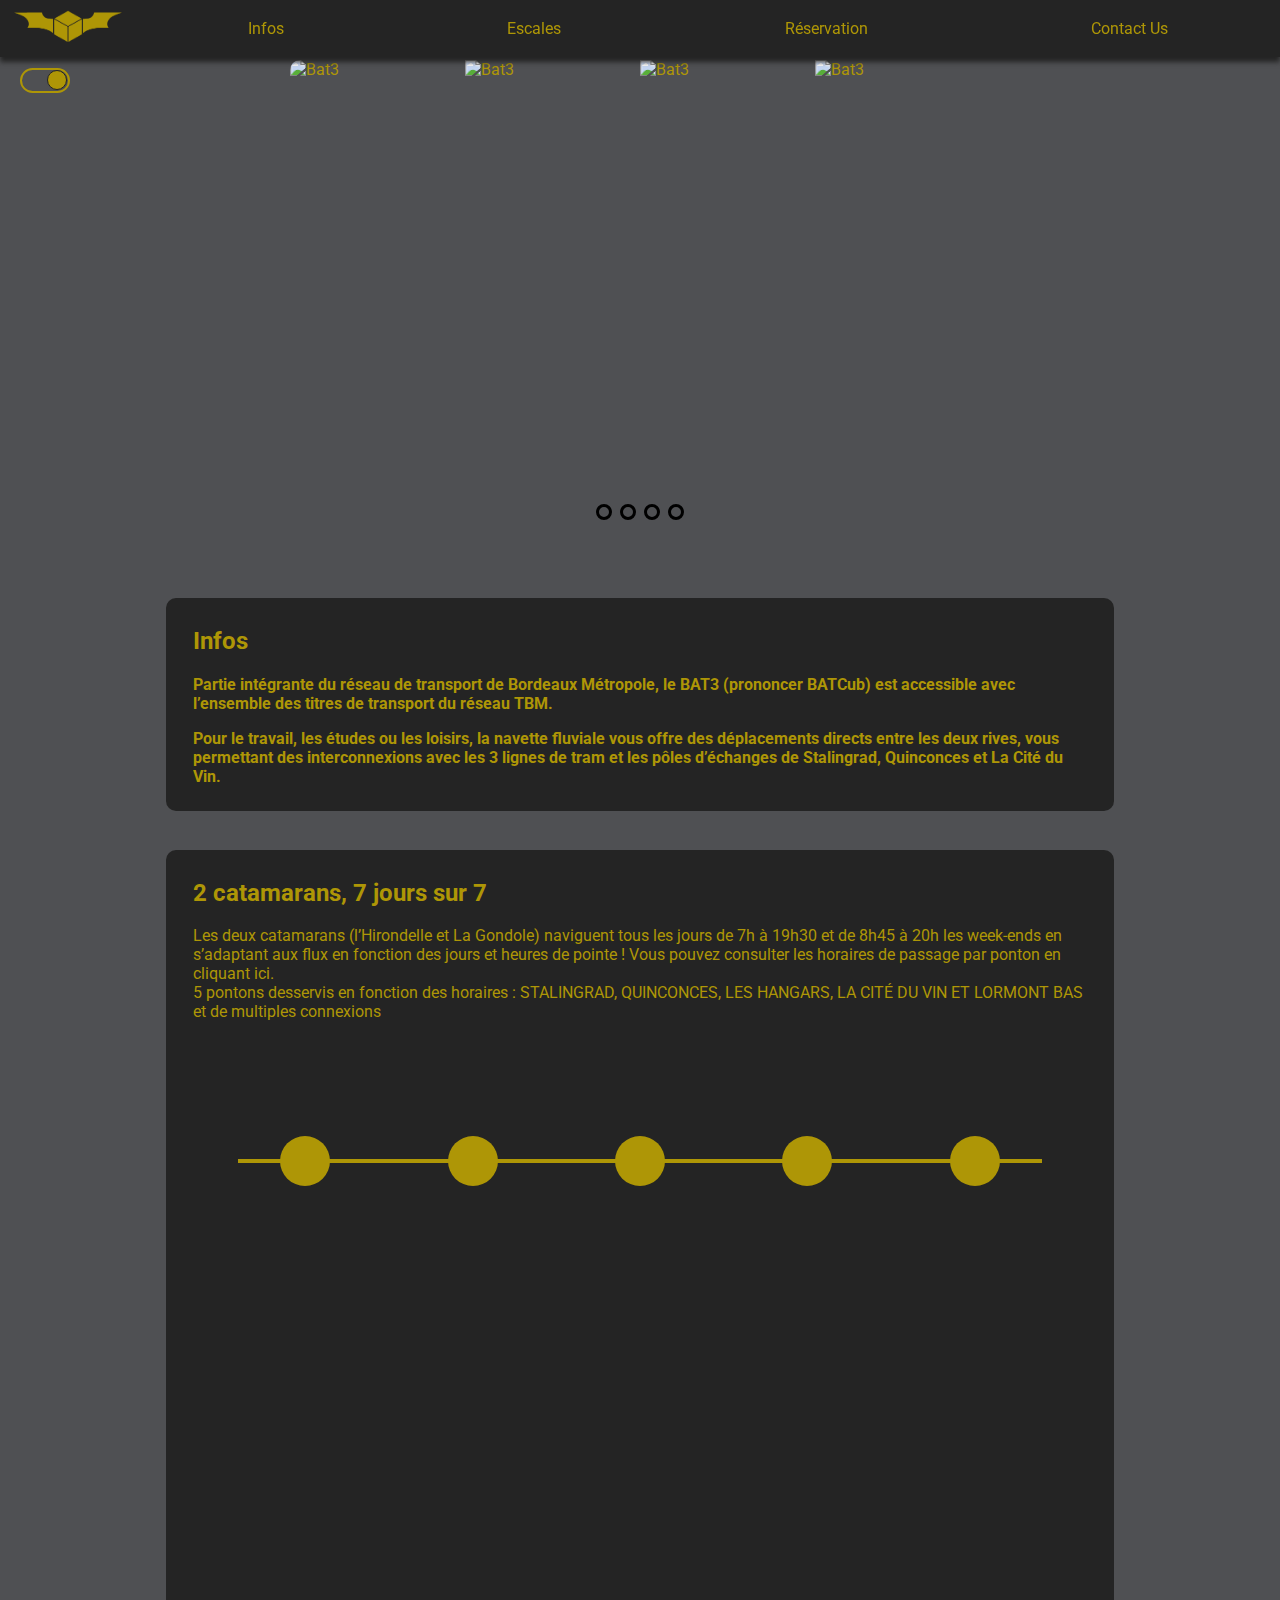
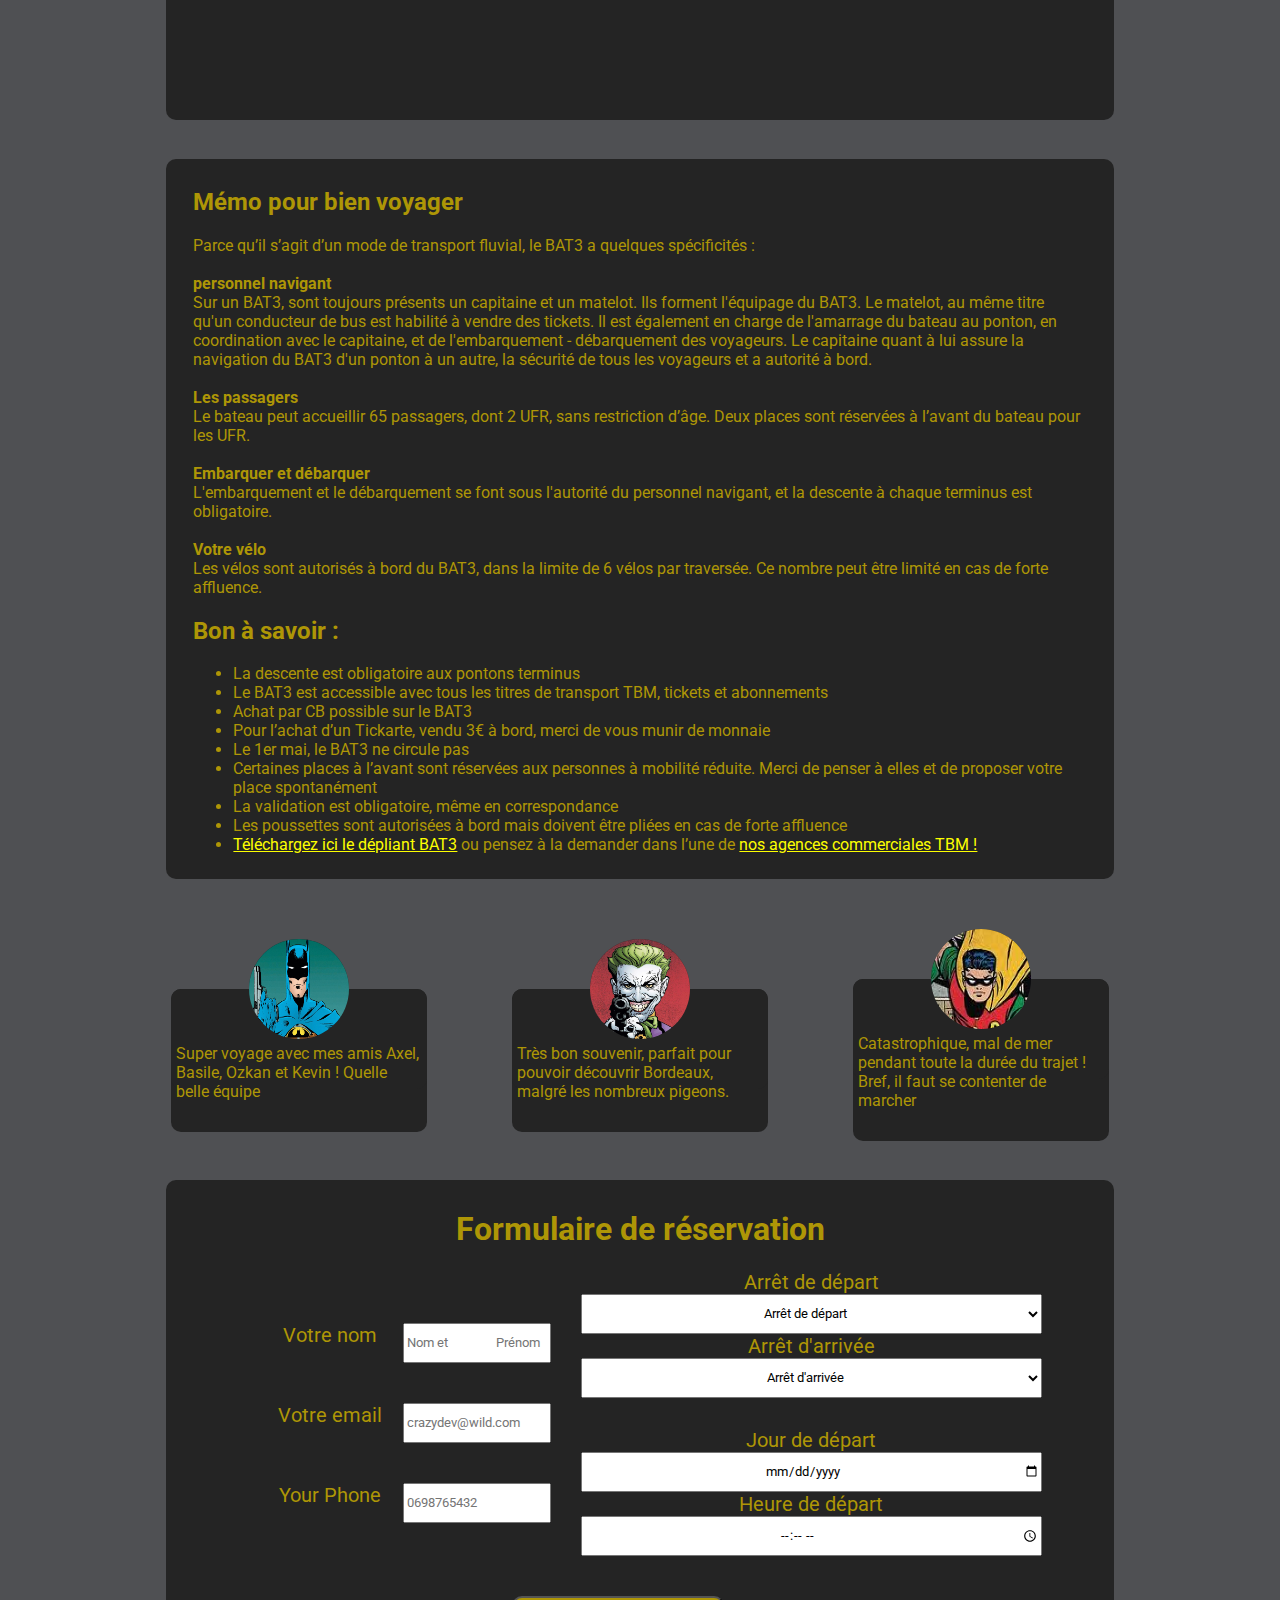
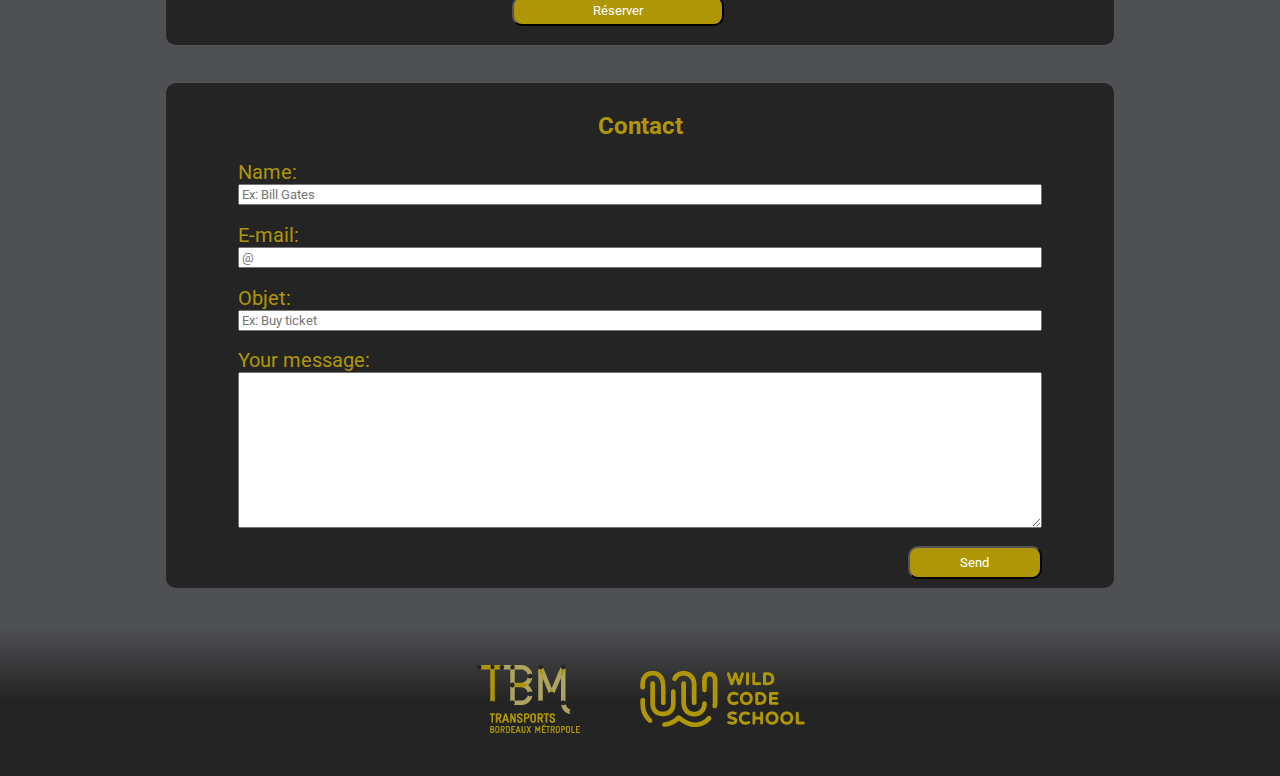
==== commit 3ca3cc12: "delete the final send button" ====
--- a/index.html
+++ b/index.html
@@ -544,9 +544,7 @@
       </div>
   </div>
 
-            <div class="form buttonContact">
-              <input type="submit" value="Send" class="buttonContactStyle">
-            </div>
+
 
         </div>
         </form>
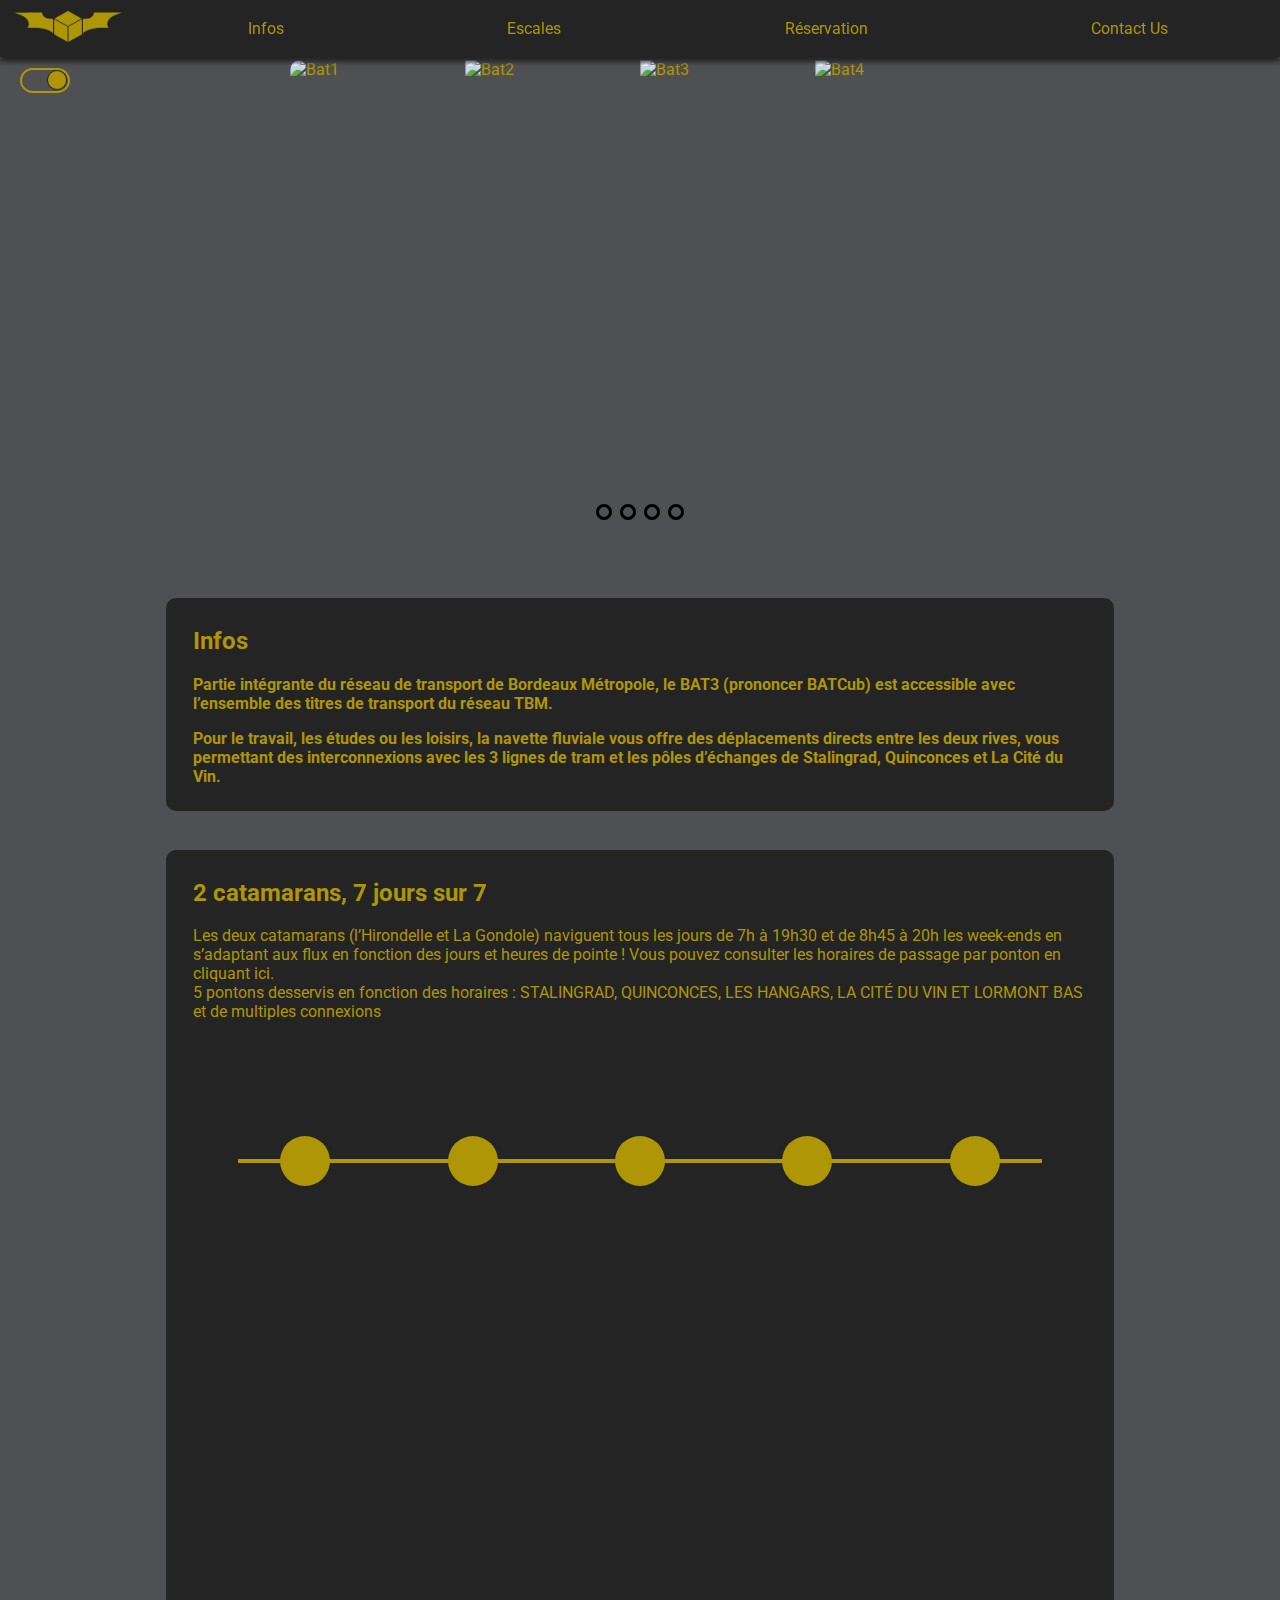
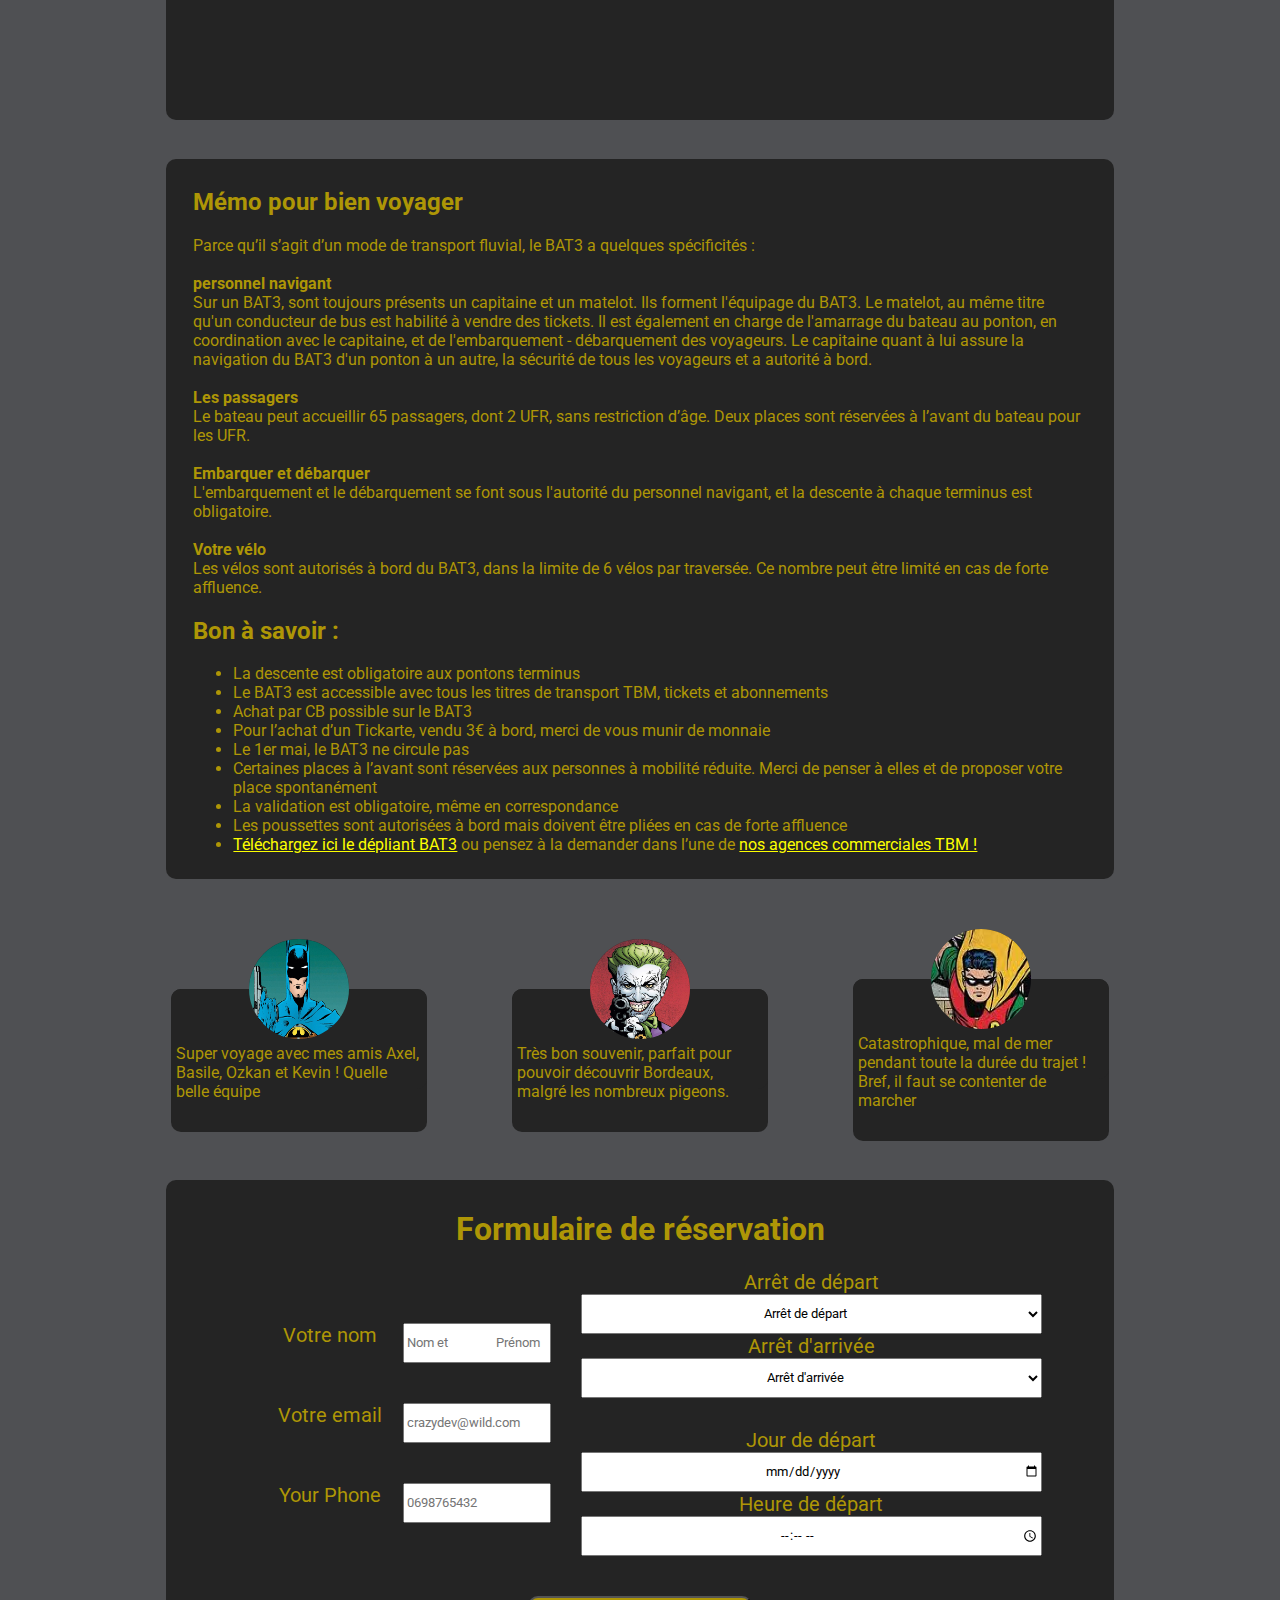
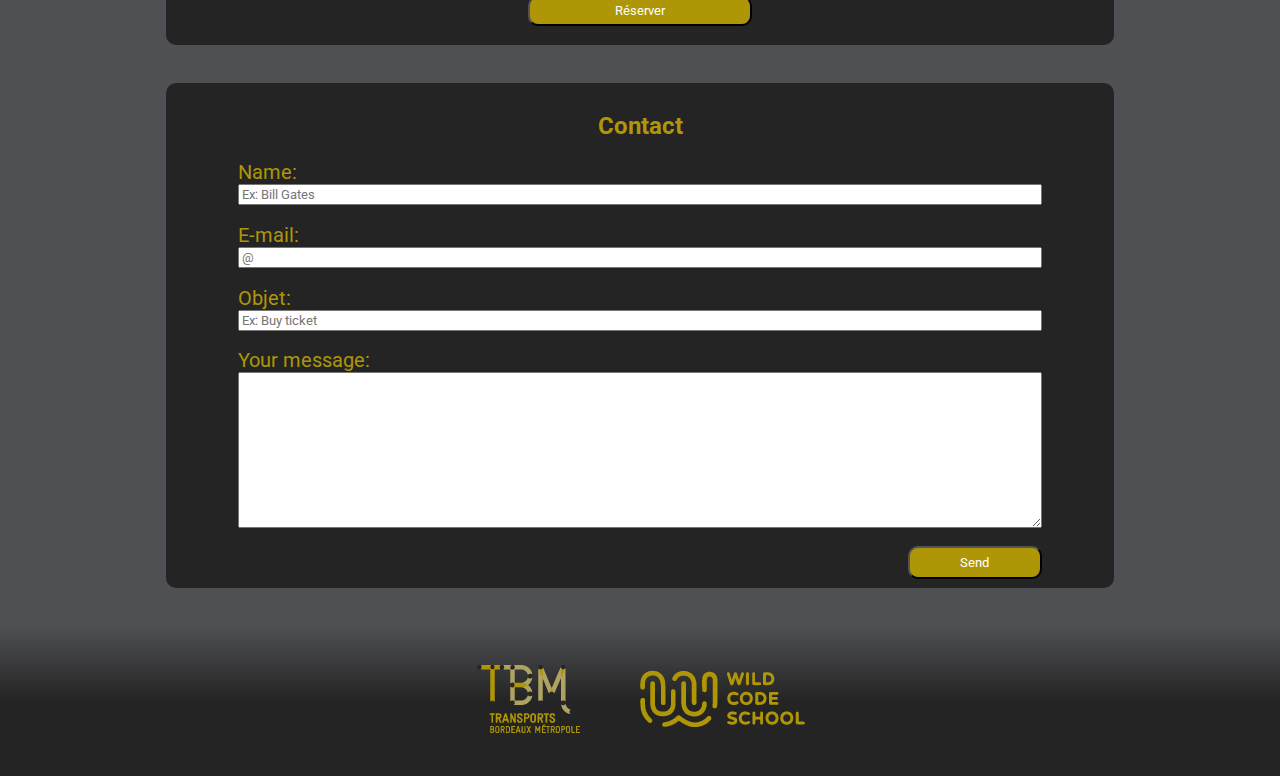
==== commit e7518d70: "bug fix img caroussel + no scroll horizontal" ====
--- a/index.html
+++ b/index.html
@@ -41,19 +41,17 @@
     <div id="containerCarousel">
 
       <div class="pictureCarousel" id="pic1">
-        <img src="http://p9.storage.canalblog.com/92/25/423276/87387478_o.jpg" alt="Bat3">
+        <img src="https://github.com/KevindeVilliers/Batcube-projet-1/blob/develop/src/batcub1.jpg?raw=true" alt="Bat1">
       </div>
       <div class="pictureCarousel" id="pic2">
-        <img src="https://p4.storage.canalblog.com/47/25/423276/85139338_o.jpg" alt="Bat3">
+        <img src="https://github.com/KevindeVilliers/Batcube-projet-1/blob/develop/src/batcub2.jpg?raw=true" alt="Bat2">
       </div>
       <div class="pictureCarousel" id="pic3">
-        <img src="https://www.keolis.com/sites/default/files/thumbnails/image/ld-keolis-navette-maritime-bordeaux_0.jpg"
-          alt="Bat3">
+        <img src="https://github.com/KevindeVilliers/Batcube-projet-1/blob/develop/src/batcub3.jpg?raw=true" alt="Bat3">
       </div>
       <div class="pictureCarousel" id="pic4">
         <img
-          src="https://www.infotbm.com/sites/default/files/styles/heading/public/medias/images/2018-04/comment_ca_marche_0.jpg?itok=bnTUV9Fx"
-          alt="Bat3">
+          src="https://github.com/KevindeVilliers/Batcube-projet-1/blob/develop/src/batcub4.jpg?raw=true" alt="Bat4">
       </div>
     </div>
     <div class="selectZone">
--- a/style.css
+++ b/style.css
@@ -15,6 +15,11 @@
 	padding: 0;
 	margin: 0;
 	background-color: var(--body-color);
+}
+
+html, body {
+    max-width: 100%;
+    overflow-x: hidden;
 }
 
 /* decalage vertical navbar quand click sur un lien pour compenser hauteur navbar */
@@ -549,11 +554,9 @@
 .reservationButton {
 	padding-top: 10px;
 	display: flex;
-	width: 120%;
 	height: 60px;
 	justify-content: center;
 	align-items: center;
-	padding-right: 25%;
 }
 
 #reservButton {
